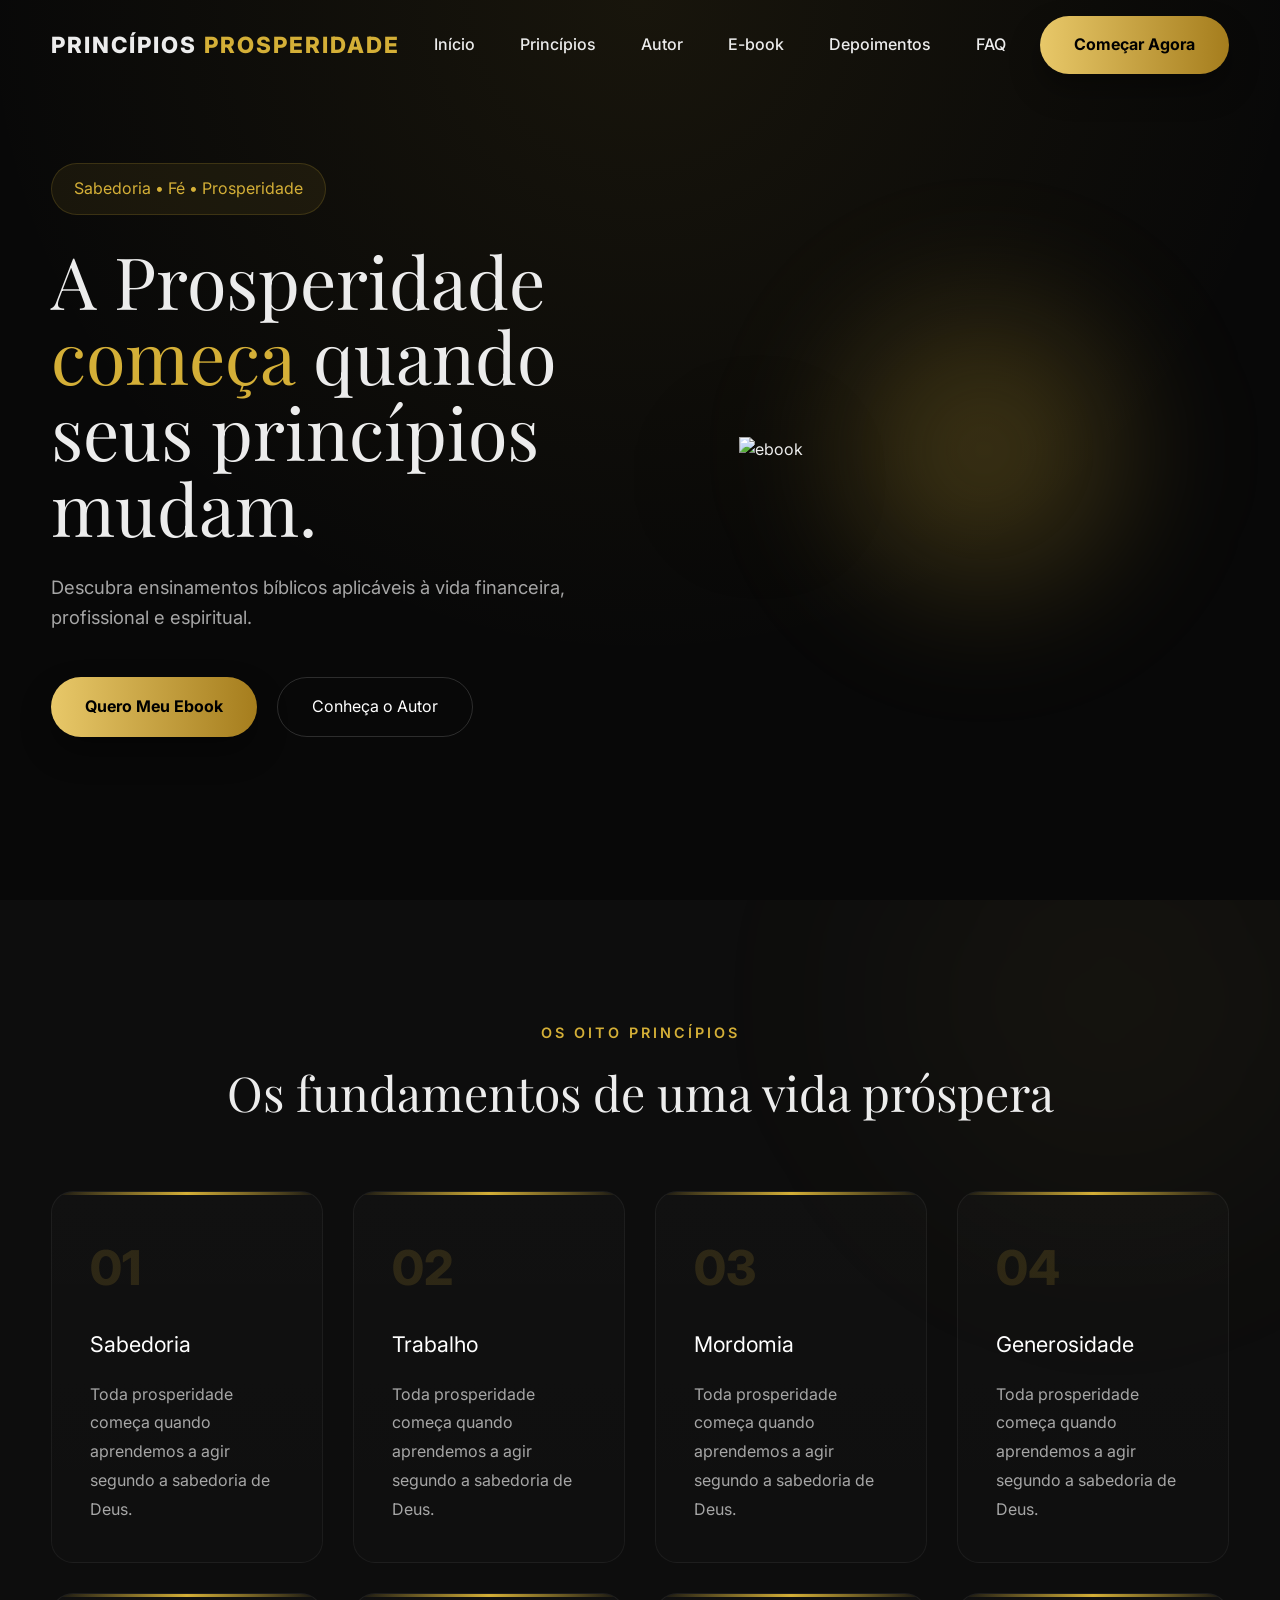
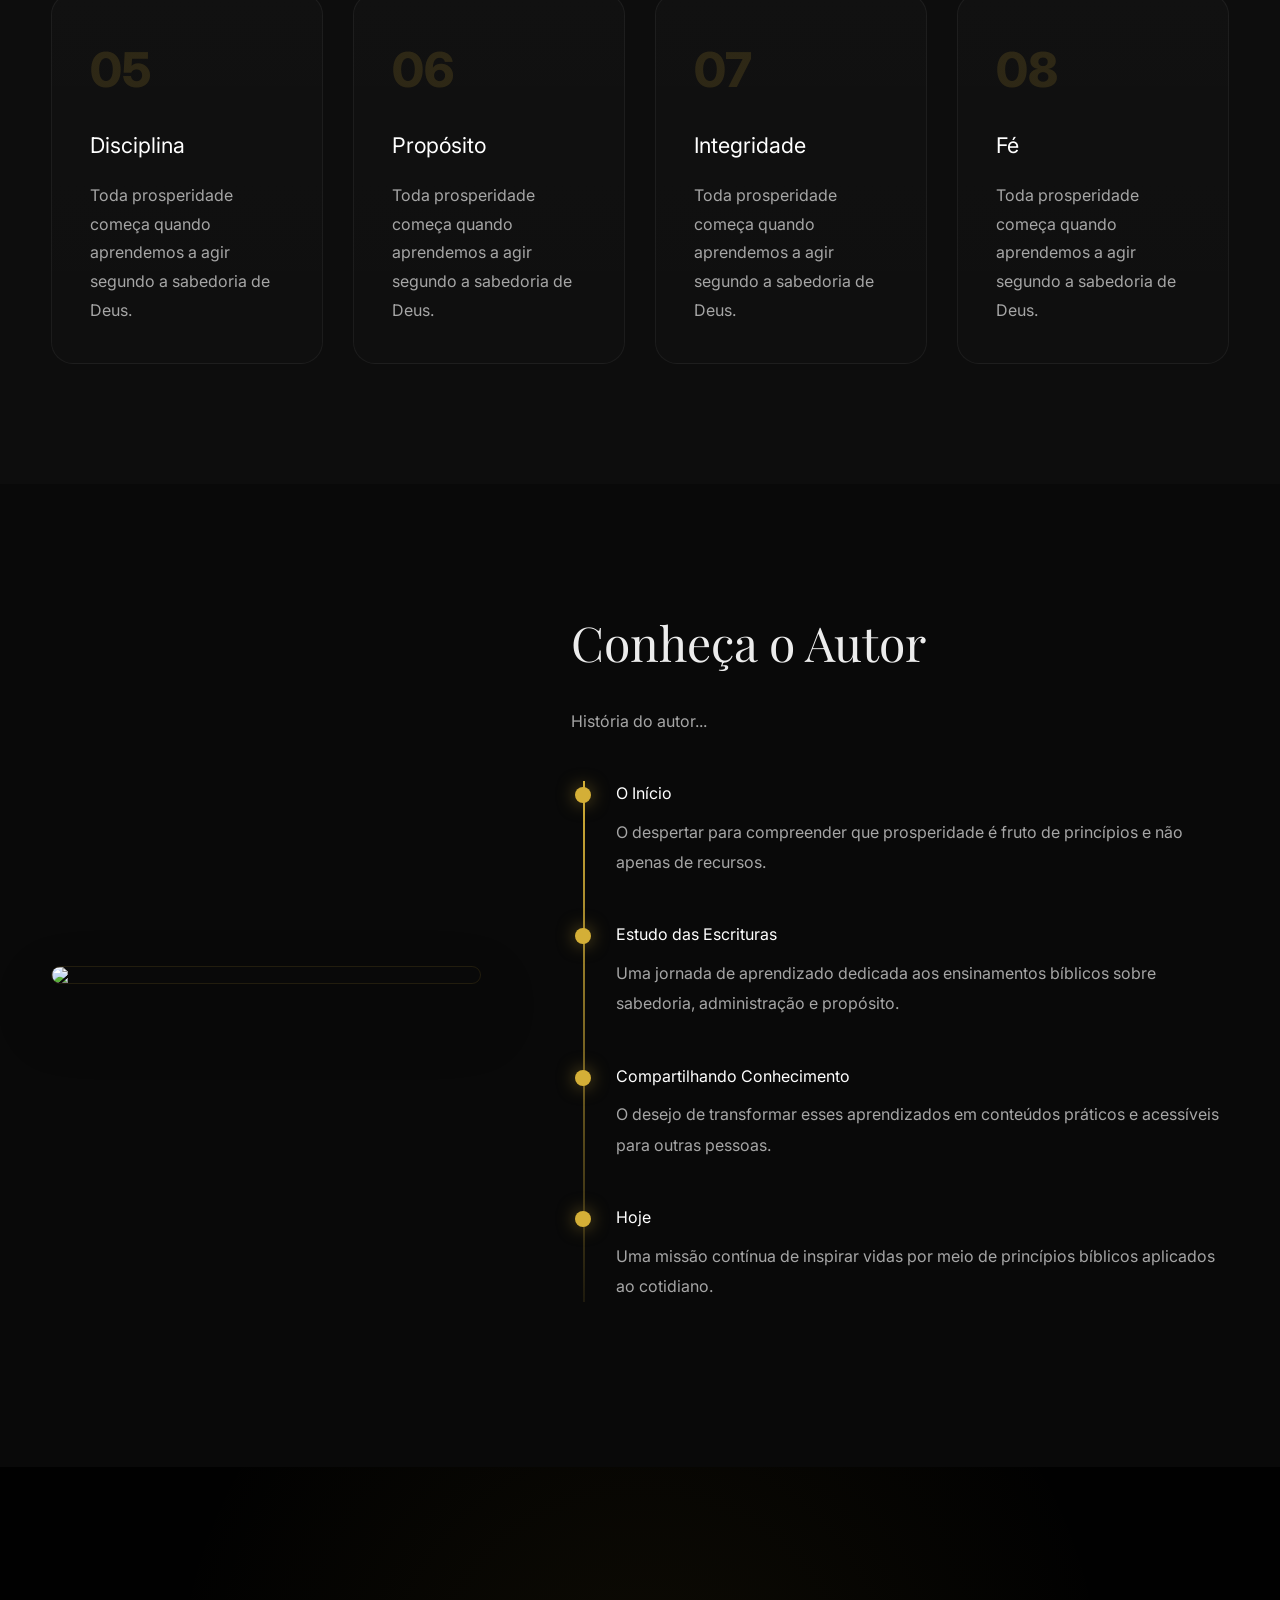
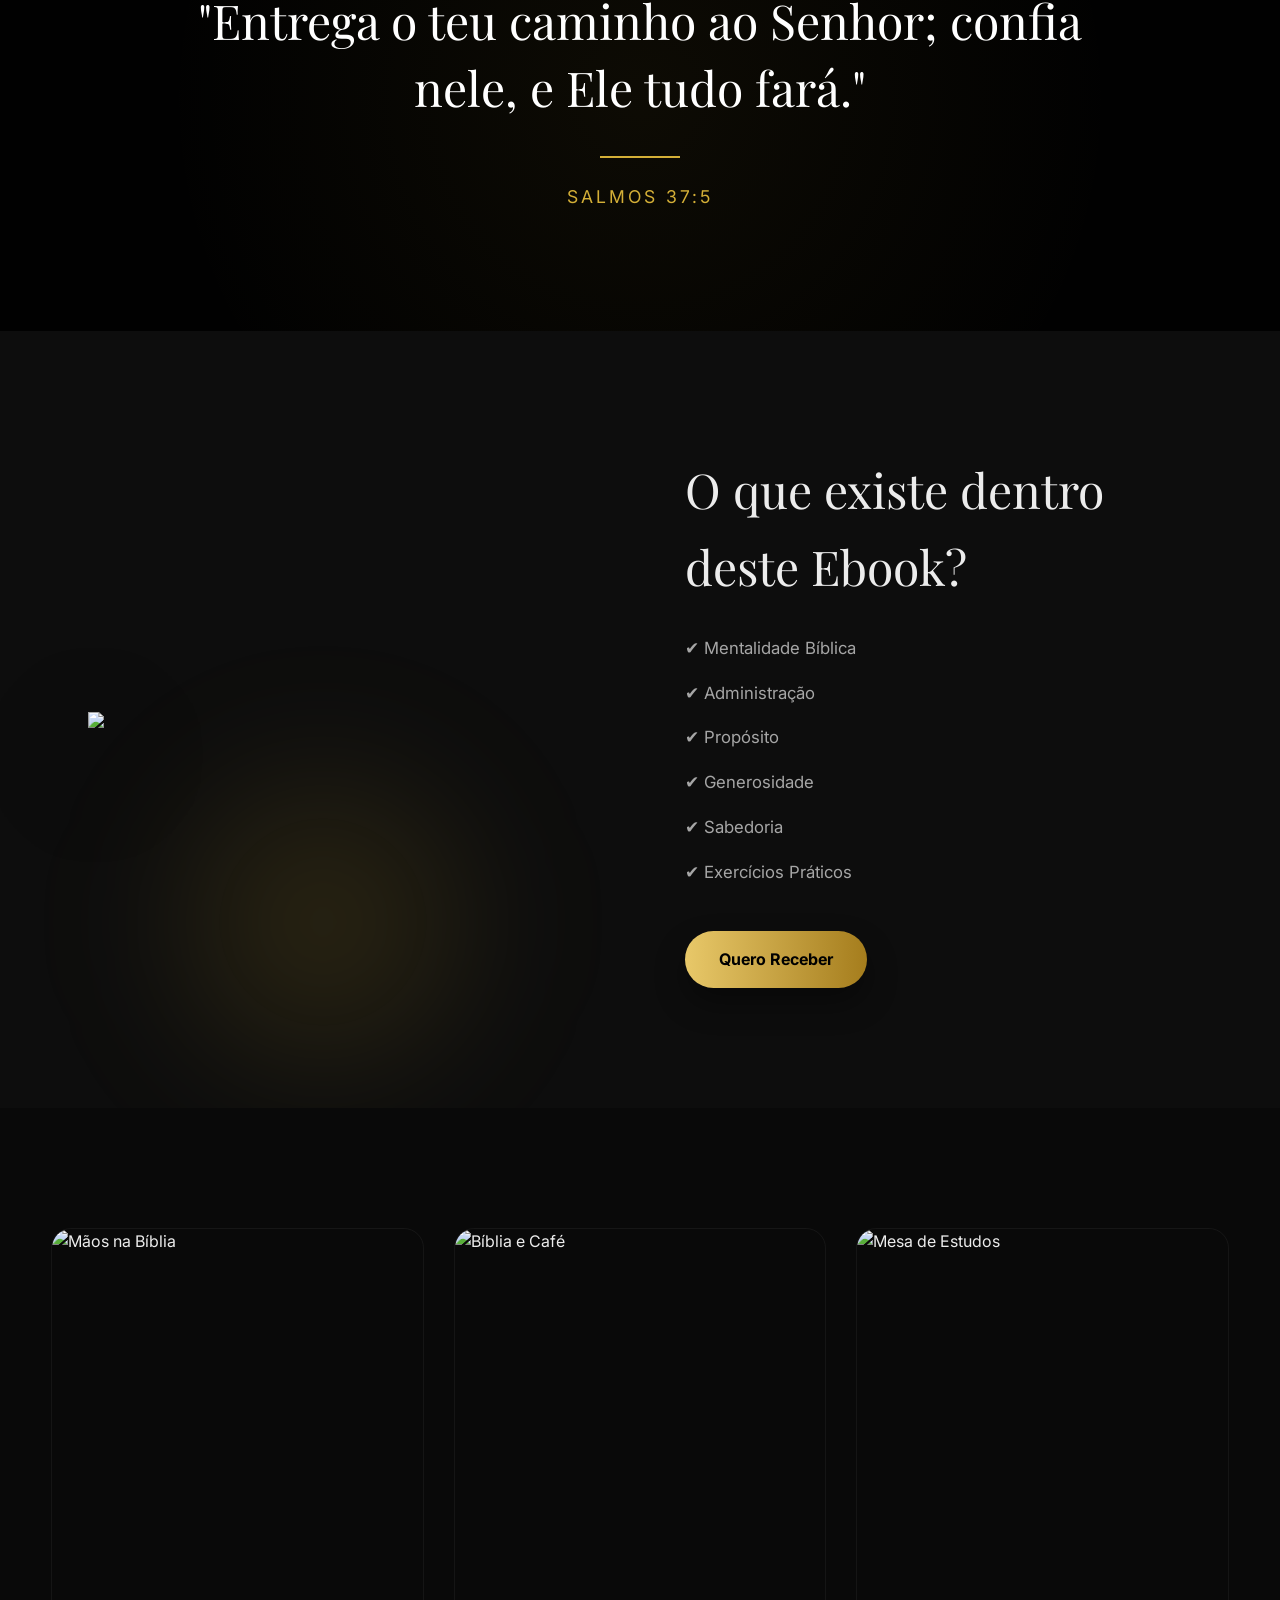
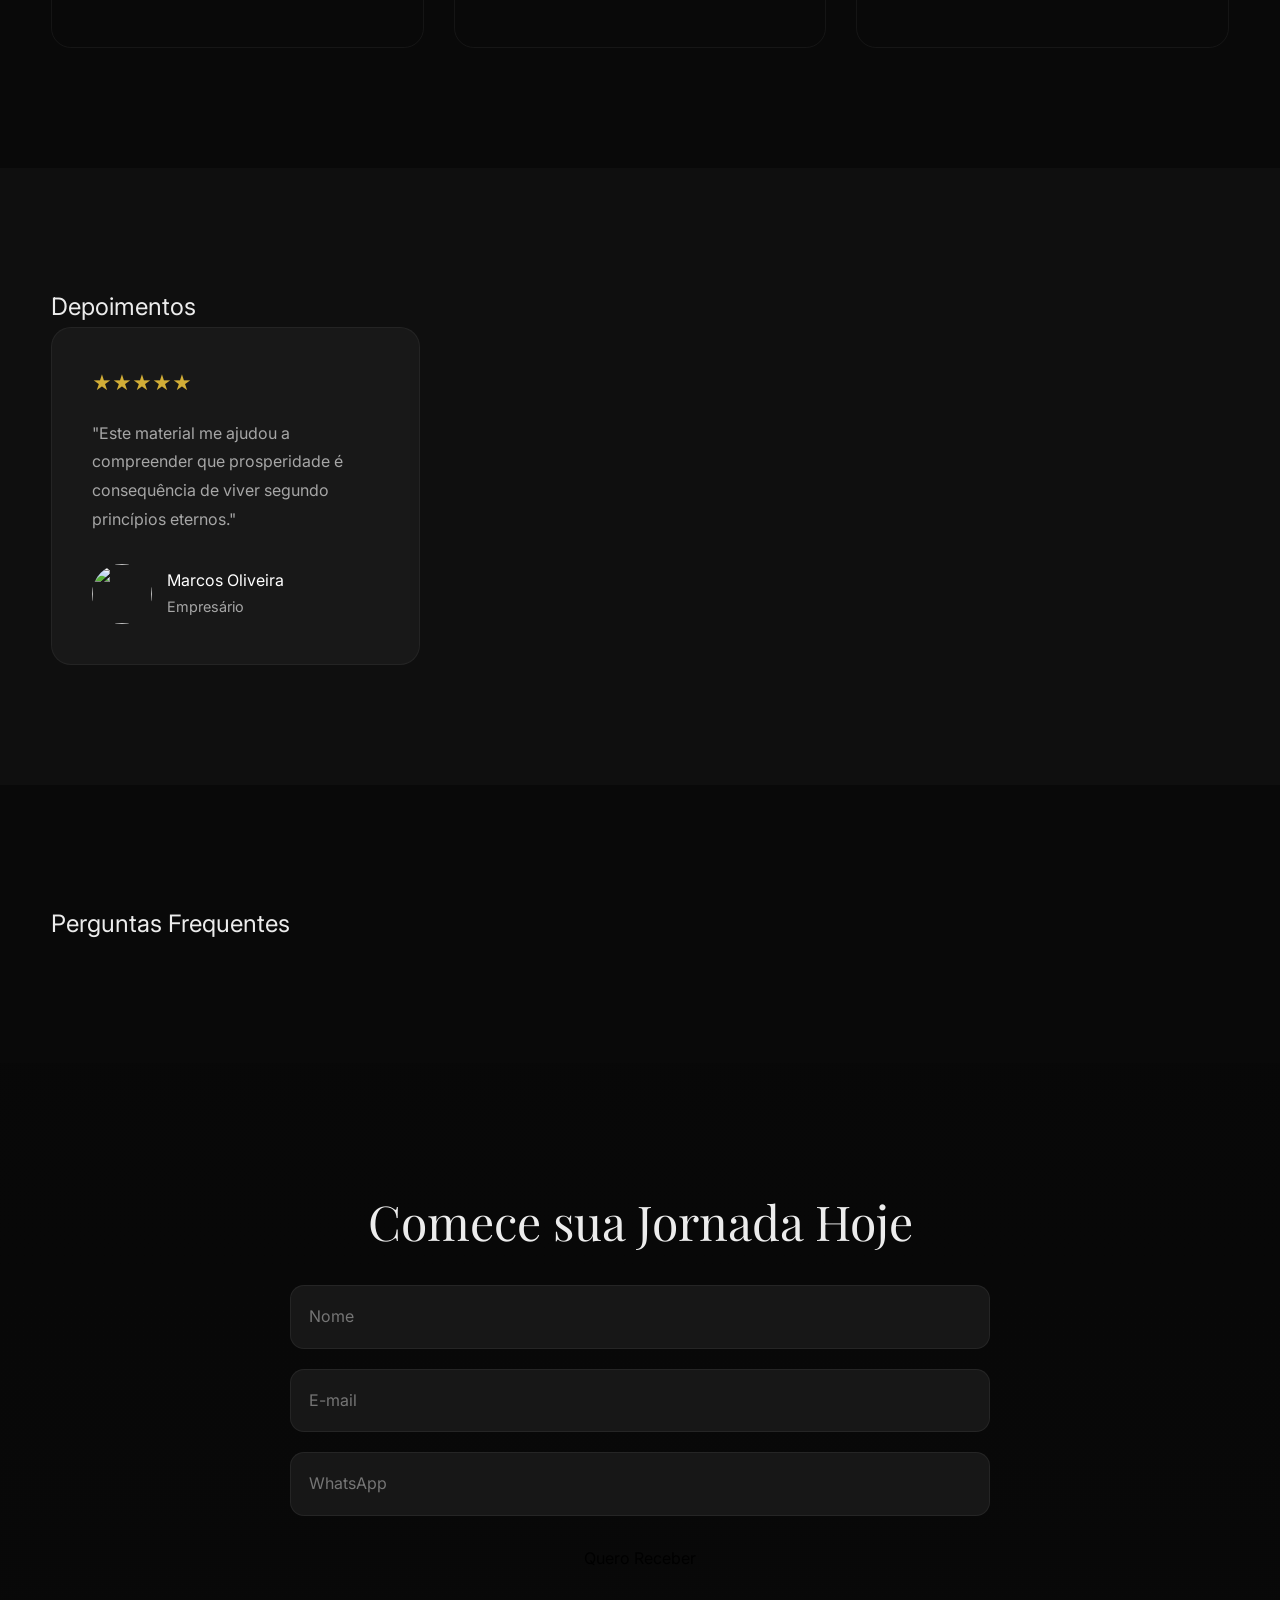
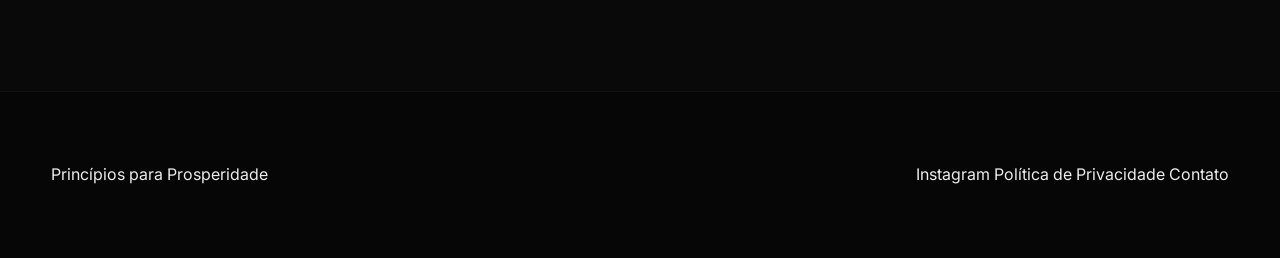
==== index.html @ 031e4e09 "Update index.html" ====
<!DOCTYPE html>
<html lang="pt-BR">

<head>

    <meta charset="UTF-8">

    <meta name="viewport" content="width=device-width, initial-scale=1.0">

    <title>Princípios Bíblicos para Prosperidade</title>

    <meta name="description"
        content="Aprenda princípios bíblicos que podem transformar sua forma de administrar a vida, os recursos e o propósito.">

    <link rel="preconnect" href="https://fonts.googleapis.com">

    <link rel="preconnect" href="https://fonts.gstatic.com" crossorigin>

    <link
        href="https://fonts.googleapis.com/css2?family=Inter:wght@300;400;500;600;700;800&family=Playfair+Display:wght@500;600;700;800&display=swap"
        rel="stylesheet">

    <link rel="stylesheet" href="css/reset.css">

    <link rel="stylesheet" href="css/variables.css">

    <link rel="stylesheet" href="css/style.css">

    <link rel="stylesheet" href="css/sections.css">

    <link rel="stylesheet" href="css/animations.css">

    <link rel="stylesheet" href="css/responsive.css">

</head>

<body>

<header>

<div class="container">

<div class="logo">

PRINCÍPIOS

<span>PROSPERIDADE</span>

</div>

<nav>

<ul>

<li><a href="#inicio">Início</a></li>

<li><a href="#principios">Princípios</a></li>

<li><a href="#autor">Autor</a></li>

<li><a href="#ebook">E-book</a></li>

<li><a href="#depoimentos">Depoimentos</a></li>

<li><a href="#faq">FAQ</a></li>

</ul>

</nav>

<a href="#lead" class="btn-primary">

Começar Agora

</a>

</div>

</header>



<main>

<section id="inicio" class="hero">

<div class="overlay"></div>

<div class="container">

<div class="hero-content">

<div class="badge">

Sabedoria • Fé • Prosperidade

</div>

<h1>

A Prosperidade

<span>começa</span>

quando seus princípios mudam.

</h1>

<p>

Descubra ensinamentos bíblicos aplicáveis à vida financeira,

profissional e espiritual.

</p>

<div class="hero-buttons">

<a href="#ebook" class="btn-primary">

Quero Meu Ebook

</a>

<a href="#autor" class="btn-secondary">

Conheça o Autor

</a>

</div>

</div>

<div class="hero-image">

<img src="ebook.png" alt="ebook">

</div>

</div>

</section>



<section id="principios">

<div class="container">

<div class="section-title">

<span>Os Oito Princípios</span>

<h2>

Os fundamentos de uma vida próspera

</h2>

</div>

<div class="principios-grid">

<div class="principio-card">

    <div class="principio-numero">01</div>

    <h3>Sabedoria</h3>

    <p>
        Toda prosperidade começa quando aprendemos a agir segundo a sabedoria de Deus.
    </p>

</div>

    <div class="principio-card">

    <div class="principio-numero">02</div>

    <h3>Trabalho</h3>

    <p>
        Toda prosperidade começa quando aprendemos a agir segundo a sabedoria de Deus.
    </p>

</div>

   

    <div class="principio-card">

    <div class="principio-numero">03</div>

    <h3>Mordomia</h3>

    <p>
        Toda prosperidade começa quando aprendemos a agir segundo a sabedoria de Deus.
    </p>

</div>

    <div class="principio-card">

    <div class="principio-numero">04</div>

    <h3>Generosidade</h3>

    <p>
        Toda prosperidade começa quando aprendemos a agir segundo a sabedoria de Deus.
    </p>

</div>
<div class="principio-card">

    <div class="principio-numero">05</div>

    <h3>Disciplina</h3>

    <p>
        Toda prosperidade começa quando aprendemos a agir segundo a sabedoria de Deus.
    </p>

</div>
<div class="principio-card">

    <div class="principio-numero">06</div>

    <h3>Propósito</h3>

    <p>
        Toda prosperidade começa quando aprendemos a agir segundo a sabedoria de Deus.
    </p>

</div>
<div class="principio-card">

    <div class="principio-numero">07</div>

    <h3>Integridade</h3>

    <p>
        Toda prosperidade começa quando aprendemos a agir segundo a sabedoria de Deus.
    </p>

</div>
    <div class="principio-card">

    <div class="principio-numero">08</div>

    <h3>Fé</h3>

    <p>
        Toda prosperidade começa quando aprendemos a agir segundo a sabedoria de Deus.
    </p>

</div>
    
</div>

</div>

</section>



<section id="autor">

<div class="container">

<div class="author-photo">

<img src="author.png">

</div>

<div class="author-content">

<h2>

Conheça o Autor

</h2>

<p>

História do autor...

</p>

<div class="timeline">
<div class="timeline-item">
    <h4>O Início</h4>
    <p>O despertar para compreender que prosperidade é fruto de princípios e não apenas de recursos.</p>
</div>

<div class="timeline-item">
    <h4>Estudo das Escrituras</h4>
    <p>Uma jornada de aprendizado dedicada aos ensinamentos bíblicos sobre sabedoria, administração e propósito.</p>
</div>

<div class="timeline-item">
    <h4>Compartilhando Conhecimento</h4>
    <p>O desejo de transformar esses aprendizados em conteúdos práticos e acessíveis para outras pessoas.</p>
</div>

<div class="timeline-item">
    <h4>Hoje</h4>
    <p>Uma missão contínua de inspirar vidas por meio de princípios bíblicos aplicados ao cotidiano.</p>
</div>
</div>

</div>

</div>

</section>



<section class="verse">

<div class="container">

<h2>

"Entrega o teu caminho ao Senhor; confia nele, e Ele tudo fará."

</h2>

<span>

Salmos 37:5

</span>

</div>

</section>



<section id="ebook">

<div class="container">

<div class="ebook-image">

<img src="ebook.png">

</div>

<div class="ebook-content">

<h2>

O que existe dentro deste Ebook?

</h2>

<ul>

<li>✔ Mentalidade Bíblica</li>

<li>✔ Administração</li>

<li>✔ Propósito</li>

<li>✔ Generosidade</li>

<li>✔ Sabedoria</li>

<li>✔ Exercícios Práticos</li>

</ul>

<a href="#lead" class="btn-primary">

Quero Receber

</a>

</div>

</div>

</section>



<section id="galeria">

<div class="container">

<div class="gallery">

<img src="assets/img/g1.png" alt="Mãos na Bíblia">

<img src="assets/img/g3.png" alt="Bíblia e Café">

<img src="assets/img/g5.png" alt="Mesa de Estudos">

</div>
</div>

</section>



<section id="depoimentos">
<div class="container">
<h2>Depoimentos</h2>
<div class="testimonials-slider">   
<div class="testimonial">

<div class="stars">
★★★★★
</div>

<p>

"Este material me ajudou a compreender que prosperidade é consequência de viver segundo princípios eternos."

</p>

<div class="person">

<img src="assets/img/user1.jpg">

<div>

<h4>Marcos Oliveira</h4>

<span>Empresário</span>

</div>
</div>
</div>

    
</div></div>


</section>



<section id="faq">

<div class="container">

<h2>

Perguntas Frequentes

</h2>

<div class="faq-container">

</div>

</div>

</section>



<section id="lead">

<div class="container">

<div class="lead-box">

<h2>

Comece sua Jornada Hoje

</h2>

<form>

<input type="text" placeholder="Nome">

<input type="email" placeholder="E-mail">

<input type="tel" placeholder="WhatsApp">

<button>

Quero Receber

</button>

</form>

</div>

</div>

</section>

</main>



<footer>

<div class="container">

<div>

Princípios para Prosperidade

</div>

<div>

Instagram

Política de Privacidade

Contato

</div>

</div>

</footer>



<script src="js/main.js"></script>

<script src="js/animations.js"></script>

</body>

</html>
---- css/variables.css ----
:root{

    --background:#080808;
    --background-secondary:#111111;

    --card:#181818;

    --gold:#D4AF37;
    --gold-light:#E8C869;
    --gold-dark:#A57D1D;

    --white:#FFFFFF;

    --text:#ECECEC;
    --text-light:#A6A6A6;

    --border:#262626;

    --success:#5FA66C;

    --shadow:0 15px 40px rgba(0,0,0,.45);

    --radius:18px;

    --transition:.35s;

    --container:1280px;

}
---- css/style.css ----
/* ===========================================================
   STYLE.CSS
   PARTE 01
   Layout Base + Header + Hero
=========================================================== */

/* ==============================
    BODY
============================== */

body{
    background:var(--background);
    color:var(--text);
    font-family:'Inter',sans-serif;
    overflow-x:hidden;
    line-height:1.6;
}

/* ==============================
    CONTAINER
============================== */

.container{

    width:min(92%, var(--container));

    margin:auto;

    position:relative;

}

/* ==============================
    SECTIONS
============================== */

section{

    position:relative;

    padding:120px 0;

}

/* ==============================
    TITLES
============================== */

.section-title{

    margin-bottom:70px;

    text-align:center;

}

.section-title span{

    color:var(--gold);

    text-transform:uppercase;

    font-size:.9rem;

    letter-spacing:3px;

    font-weight:600;

}

.section-title h2{

    margin-top:18px;

    font-family:'Playfair Display',serif;

    font-size:3rem;

    line-height:1.2;

}

/* ==============================
    HEADER
============================== */

header{

    position:fixed;

    top:0;

    left:0;

    width:100%;

    z-index:999;

    transition:.35s;

}

/* classe adicionada pelo JS */

header.scrolled{

    background:rgba(9,9,9,.82);

    backdrop-filter:blur(18px);

    border-bottom:1px solid rgba(212,175,55,.15);

    box-shadow:0 10px 35px rgba(0,0,0,.35);

}

/* ==============================
    NAVBAR
============================== */

header .container{

    display:flex;

    align-items:center;

    justify-content:space-between;

    height:90px;

}

.logo{

    font-size:1.4rem;

    font-weight:800;

    letter-spacing:2px;

}

.logo span{

    color:var(--gold);

}

nav ul{

    display:flex;

    gap:45px;

}

nav a{

    color:var(--text);

    position:relative;

    transition:.3s;

    font-weight:500;

}

nav a::after{

    content:"";

    position:absolute;

    bottom:-8px;

    left:0;

    width:0;

    height:2px;

    background:var(--gold);

    transition:.35s;

}

nav a:hover{

    color:var(--gold);

}

nav a:hover::after{

    width:100%;

}

/* ==============================
    BUTTONS
============================== */

.btn-primary{

    display:inline-flex;

    align-items:center;

    justify-content:center;

    padding:16px 34px;

    border-radius:50px;

    background:linear-gradient(
        90deg,
        var(--gold-light),
        var(--gold-dark)
    );

    color:#000;

    font-weight:700;

    transition:.35s;

    box-shadow:

    0 0 0 rgba(212,175,55,0),

    0 15px 30px rgba(0,0,0,.35);

}

.btn-primary:hover{

    transform:translateY(-4px);

    box-shadow:

    0 0 30px rgba(212,175,55,.45),

    0 20px 40px rgba(0,0,0,.40);

}

.btn-secondary{

    padding:16px 34px;

    border-radius:50px;

    border:1px solid rgba(255,255,255,.15);

    color:#fff;

    transition:.35s;

}

.btn-secondary:hover{

    background:rgba(255,255,255,.05);

    border-color:var(--gold);

}

/* ==============================
    HERO
============================== */

.hero{

    min-height:100vh;

    display:flex;

    align-items:center;

    overflow:hidden;

    background:

    linear-gradient(

    rgba(8,8,8,.78),

    rgba(8,8,8,.92)

    ),

    url("../assets/img/hero-bg.png");

    background-size:cover;

    background-position:center;

}

/* ==============================
    HERO GRID
============================== */

.hero .container{

    display:grid;

    grid-template-columns:1.1fr .9fr;

    gap:90px;

    align-items:center;

}

.hero-content{

    position:relative;

    z-index:2;

}

/* ==============================
    BADGE
============================== */

.badge{

    display:inline-flex;

    align-items:center;

    gap:10px;

    padding:12px 22px;

    border-radius:50px;

    background:rgba(212,175,55,.08);

    border:1px solid rgba(212,175,55,.18);

    color:var(--gold);

    margin-bottom:28px;

}

/* ==============================
    HERO TITLE
============================== */

.hero h1{

    font-family:'Playfair Display',serif;

    font-size:4.5rem;

    line-height:1.05;

    margin-bottom:28px;

}

.hero h1 span{

    color:var(--gold);

}

/* ==============================
    HERO TEXT
============================== */

.hero p{

    font-size:1.15rem;

    color:var(--text-light);

    max-width:620px;

    margin-bottom:45px;

}

/* ==============================
    BUTTON GROUP
============================== */

.hero-buttons{

    display:flex;

    gap:20px;

    flex-wrap:wrap;

}

/* ==============================
    HERO IMAGE
============================== */

.hero-image{

    position:relative;

    display:flex;

    justify-content:center;

    align-items:center;

}

.hero-image img{

    width:100%;

    max-width:520px;

    position:relative;

    z-index:3;

    filter:

    drop-shadow(0 30px 60px rgba(0,0,0,.55));

}

/* ==============================
    GLOW
============================== */

.hero-image::before{

    content:"";

    position:absolute;

    width:420px;

    height:420px;

    border-radius:50%;

    background:

    radial-gradient(

    rgba(212,175,55,.30),

    transparent 70%

    );

    filter:blur(50px);

    animation:glow 5s ease-in-out infinite;

}

/* ==============================
    OVERLAY
============================== */

.overlay{

    position:absolute;

    inset:0;

    background:

    radial-gradient(

    circle at top,

    rgba(212,175,55,.08),

    transparent 60%

    );

    pointer-events:none;

}

/* ==============================
    GLOW ANIMATION
============================== */

@keyframes glow{

0%,100%{

transform:scale(1);

opacity:.75;

}

50%{

transform:scale(1.08);

opacity:1;

}

}

/* ==========================================================
   STYLE.CSS
   PARTE 02
   PRINCÍPIOS + AUTOR + TIMELINE + VERSE
==========================================================*/

/* =====================================
    PRINCÍPIOS
=====================================*/

#principios{

    background:#0d0d0d;

    position:relative;

    overflow:hidden;

}

#principios::before{

    content:"";

    position:absolute;

    width:700px;

    height:700px;

    background:radial-gradient(

        rgba(212,175,55,.05),

        transparent 70%

    );

    top:-250px;

    right:-180px;

    filter:blur(70px);

}

/* =====================================
    GRID
=====================================*/

.principios-grid{

    display:grid;

    grid-template-columns:repeat(4,1fr);

    gap:30px;

    margin-top:70px;

}

/* =====================================
    CARD
=====================================*/

.principio-card{

    position:relative;

    background:linear-gradient(

        180deg,

        rgba(255,255,255,.02),

        rgba(255,255,255,.01)

    );

    border:1px solid rgba(255,255,255,.05);

    border-radius:22px;

    padding:38px;

    transition:.45s;

    overflow:hidden;

    cursor:pointer;

}

.principio-card:hover{

    transform:translateY(-10px);

    border-color:rgba(212,175,55,.30);

    box-shadow:

    0 25px 50px rgba(0,0,0,.45),

    0 0 40px rgba(212,175,55,.08);

}

/* linha dourada superior */

.principio-card::before{

    content:"";

    position:absolute;

    left:0;

    top:0;

    width:100%;

    height:3px;

    background:linear-gradient(

        90deg,

        transparent,

        var(--gold),

        transparent

    );

}

/* =====================================
    NUMERO
=====================================*/

.principio-numero{

    font-size:3rem;

    font-weight:800;

    color:rgba(212,175,55,.15);

    margin-bottom:20px;

}

/* =====================================
    TÍTULO
=====================================*/

.principio-card h3{

    font-size:1.35rem;

    margin-bottom:18px;

    color:#fff;

}

/* =====================================
    TEXTO
=====================================*/

.principio-card p{

    color:var(--text-light);

    line-height:1.8;

}

/* =====================================
    AUTOR
=====================================*/

#autor{

    background:#090909;

}

#autor .container{

    display:grid;

    grid-template-columns:430px 1fr;

    gap:90px;

    align-items:center;

}

/* =====================================
    FOTO
=====================================*/

.author-photo{

    position:relative;

}

.author-photo img{

    width:100%;

    border-radius:26px;

    border:1px solid rgba(212,175,55,.12);

    box-shadow:

    0 30px 60px rgba(0,0,0,.45);

}

/* brilho */

.author-photo::after{

    content:"";

    position:absolute;

    width:280px;

    height:280px;

    background:radial-gradient(

        rgba(212,175,55,.25),

        transparent

    );

    right:-80px;

    bottom:-60px;

    filter:blur(45px);

    z-index:-1;

}

/* =====================================
    AUTOR
=====================================*/

.author-content h2{

    font-family:'Playfair Display',serif;

    font-size:3rem;

    margin-bottom:25px;

}

.author-content p{

    color:var(--text-light);

    line-height:1.9;

    margin-bottom:45px;

}

/* =====================================
    QUOTE
=====================================*/

.author-quote{

    border-left:4px solid var(--gold);

    padding-left:25px;

    margin-bottom:50px;

    font-size:1.2rem;

    color:#fff;

    font-style:italic;

}

/* =====================================
    TIMELINE
=====================================*/

.timeline{

    position:relative;

    padding-left:45px;

}

/* linha */

.timeline::before{

    content:"";

    position:absolute;

    left:12px;

    top:0;

    width:2px;

    height:100%;

    background:

    linear-gradient(

        var(--gold),

        rgba(212,175,55,.1)

    );

}

/* ITEM */

.timeline-item{

    position:relative;

    margin-bottom:45px;

}

/* BOLA */

.timeline-item::before{

    content:"";

    position:absolute;

    left:-41px;

    top:6px;

    width:16px;

    height:16px;

    border-radius:50%;

    background:var(--gold);

    box-shadow:

    0 0 18px rgba(212,175,55,.5);

}

.timeline-item h4{

    color:#fff;

    margin-bottom:10px;

}

.timeline-item p{

    color:var(--text-light);

    margin:0;

}

/* =====================================
    VERSE
=====================================*/

.verse{

    background:

    linear-gradient(

        rgba(0,0,0,.82),

        rgba(0,0,0,.90)

    ),

    url("../assets/img/g1.png");

    background-size:cover;

    background-position:center;

    text-align:center;

    position:relative;

    overflow:hidden;

}

/* overlay dourado */

.verse::before{

    content:"";

    position:absolute;

    inset:0;

    background:

    radial-gradient(

        circle,

        rgba(212,175,55,.06),

        transparent 70%

    );

}

/* texto */

.verse h2{

    position:relative;

    z-index:2;

    max-width:980px;

    margin:auto;

    font-size:3rem;

    line-height:1.4;

    font-family:'Playfair Display',serif;

    color:#fff;

}

.verse span{

    display:block;

    margin-top:35px;

    color:var(--gold);

    font-size:1.1rem;

    letter-spacing:3px;

    text-transform:uppercase;

}

/* pequena linha */

.verse span::before{

    content:"";

    display:block;

    width:80px;

    height:2px;

    margin:0 auto 25px;

    background:var(--gold);

}
/* ==========================================================
   EBOOK
==========================================================*/

#ebook{

    background:#0d0d0d;

    overflow:hidden;

}

#ebook .container{

    display:grid;

    grid-template-columns:1fr 1fr;

    gap:90px;

    align-items:center;

}

.ebook-image{

    position:relative;

    display:flex;

    justify-content:center;

}

.ebook-image img{

    width:100%;
    max-width:470px;
    transition:.45s;
    filter:drop-shadow(0 35px 60px rgba(0,0,0,.5));

}

.ebook-image:hover img{

    transform:translateY(-12px) rotate(-2deg);

}

.ebook-image::before{

    content:"";

    position:absolute;

    width:420px;
    height:420px;

    border-radius:50%;

    background:radial-gradient(

        rgba(212,175,55,.18),

        transparent 70%

    );

    filter:blur(60px);

}

.ebook-content h2{

    font-family:'Playfair Display',serif;

    font-size:3rem;

    margin-bottom:30px;

}

.ebook-content ul{

    display:grid;

    gap:18px;

    margin-bottom:45px;

}

.ebook-content li{

    color:var(--text-light);

    font-size:1.05rem;

}

/* ==========================================================
   GALERIA
==========================================================*/

#galeria{

    background:#090909;

}

.gallery{

    display:grid;

    grid-template-columns:repeat(3,1fr);

    gap:30px;

}

.gallery img{

    width:100%;

    height:420px;

    object-fit:cover;

    border-radius:20px;

    transition:.45s;

    border:1px solid rgba(255,255,255,.05);

}

.gallery img:hover{

    transform:translateY(-10px);

    border-color:rgba(212,175,55,.3);

}

/* ==========================================================
   DEPOIMENTOS
==========================================================*/

#depoimentos{

    background:#0f0f0f;

}

.testimonials-slider{

    display:grid;

    grid-template-columns:repeat(3,1fr);

    gap:35px;

}

.testimonial{

    background:#181818;

    border-radius:20px;

    padding:40px;

    border:1px solid rgba(255,255,255,.05);

    transition:.35s;

}

.testimonial:hover{

    transform:translateY(-8px);

    border-color:rgba(212,175,55,.25);

}

.stars{

    color:var(--gold);

    margin-bottom:20px;

    font-size:1.2rem;

}

.testimonial p{

    color:var(--text-light);

    margin-bottom:30px;

    line-height:1.8;

}

.person{

    display:flex;

    align-items:center;

    gap:15px;

}

.person img{

    width:60px;

    height:60px;

    border-radius:50%;

    object-fit:cover;

}

.person h4{

    color:#fff;

}

.person span{

    color:var(--text-light);

    font-size:.9rem;

}

/* ==========================================================
   FAQ
==========================================================*/

#faq{

    background:#090909;

}

.faq-container{

    max-width:900px;

    margin:auto;

}

.faq-item{

    border-bottom:1px solid rgba(255,255,255,.08);

}

.faq-question{

    display:flex;

    justify-content:space-between;

    align-items:center;

    cursor:pointer;

    padding:30px 0;

}

.faq-question h3{

    font-size:1.15rem;

}

.faq-icon{

    color:var(--gold);

    font-size:1.4rem;

}

.faq-answer{

    display:none;

    padding-bottom:30px;

    color:var(--text-light);

    line-height:1.8;

}

.faq-item.active .faq-answer{

    display:block;

}

/* ==========================================================
   CTA
==========================================================*/

#lead{

    background:

    linear-gradient(

        rgba(8,8,8,.85),

        rgba(8,8,8,.92)

    ),

    url("../assets/img/g5.png");

    background-size:cover;

    background-position:center;

}

.lead-box{

    max-width:700px;

    margin:auto;

    text-align:center;

}

.lead-box h2{

    font-family:'Playfair Display',serif;

    font-size:3rem;

    margin-bottom:25px;

}

.lead-box p{

    color:var(--text-light);

    margin-bottom:40px;

}

form{

    display:grid;

    gap:20px;

}

form input{

    background:#171717;

    border:1px solid rgba(255,255,255,.06);

    color:#fff;

    padding:18px;

    border-radius:14px;

}

form input:focus{

    border-color:var(--gold);

}

form button{

    margin-top:10px;

}

/* ==========================================================
   FOOTER
==========================================================*/

footer{

    background:#060606;

    border-top:1px solid rgba(255,255,255,.05);

    padding:70px 0;

}

footer .container{

    display:flex;

    justify-content:space-between;

    align-items:center;

    gap:40px;

    flex-wrap:wrap;

}

footer h3{

    color:#fff;

    margin-bottom:15px;

}

footer p{

    color:var(--text-light);

}

footer ul{

    display:flex;

    gap:25px;

}

footer a{

    color:var(--text-light);

    transition:.3s;

}

footer a:hover{

    color:var(--gold);

}
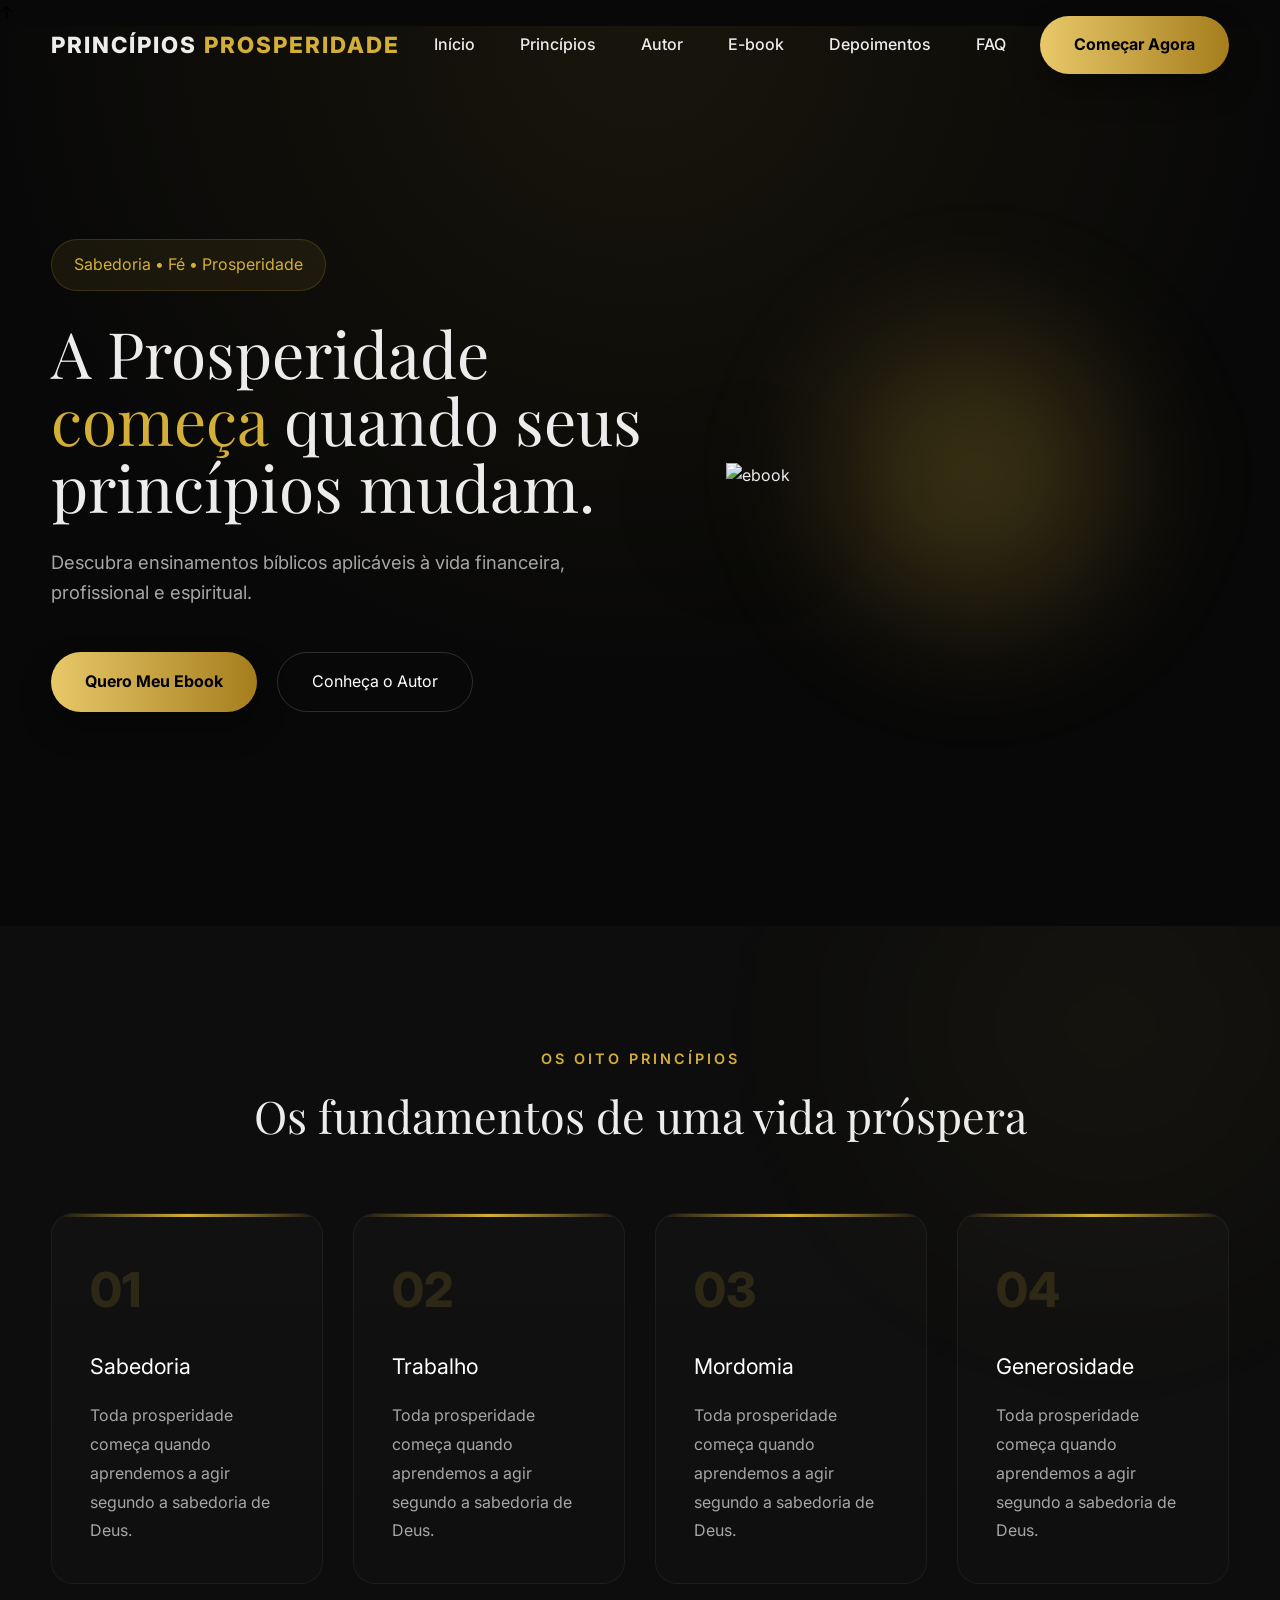
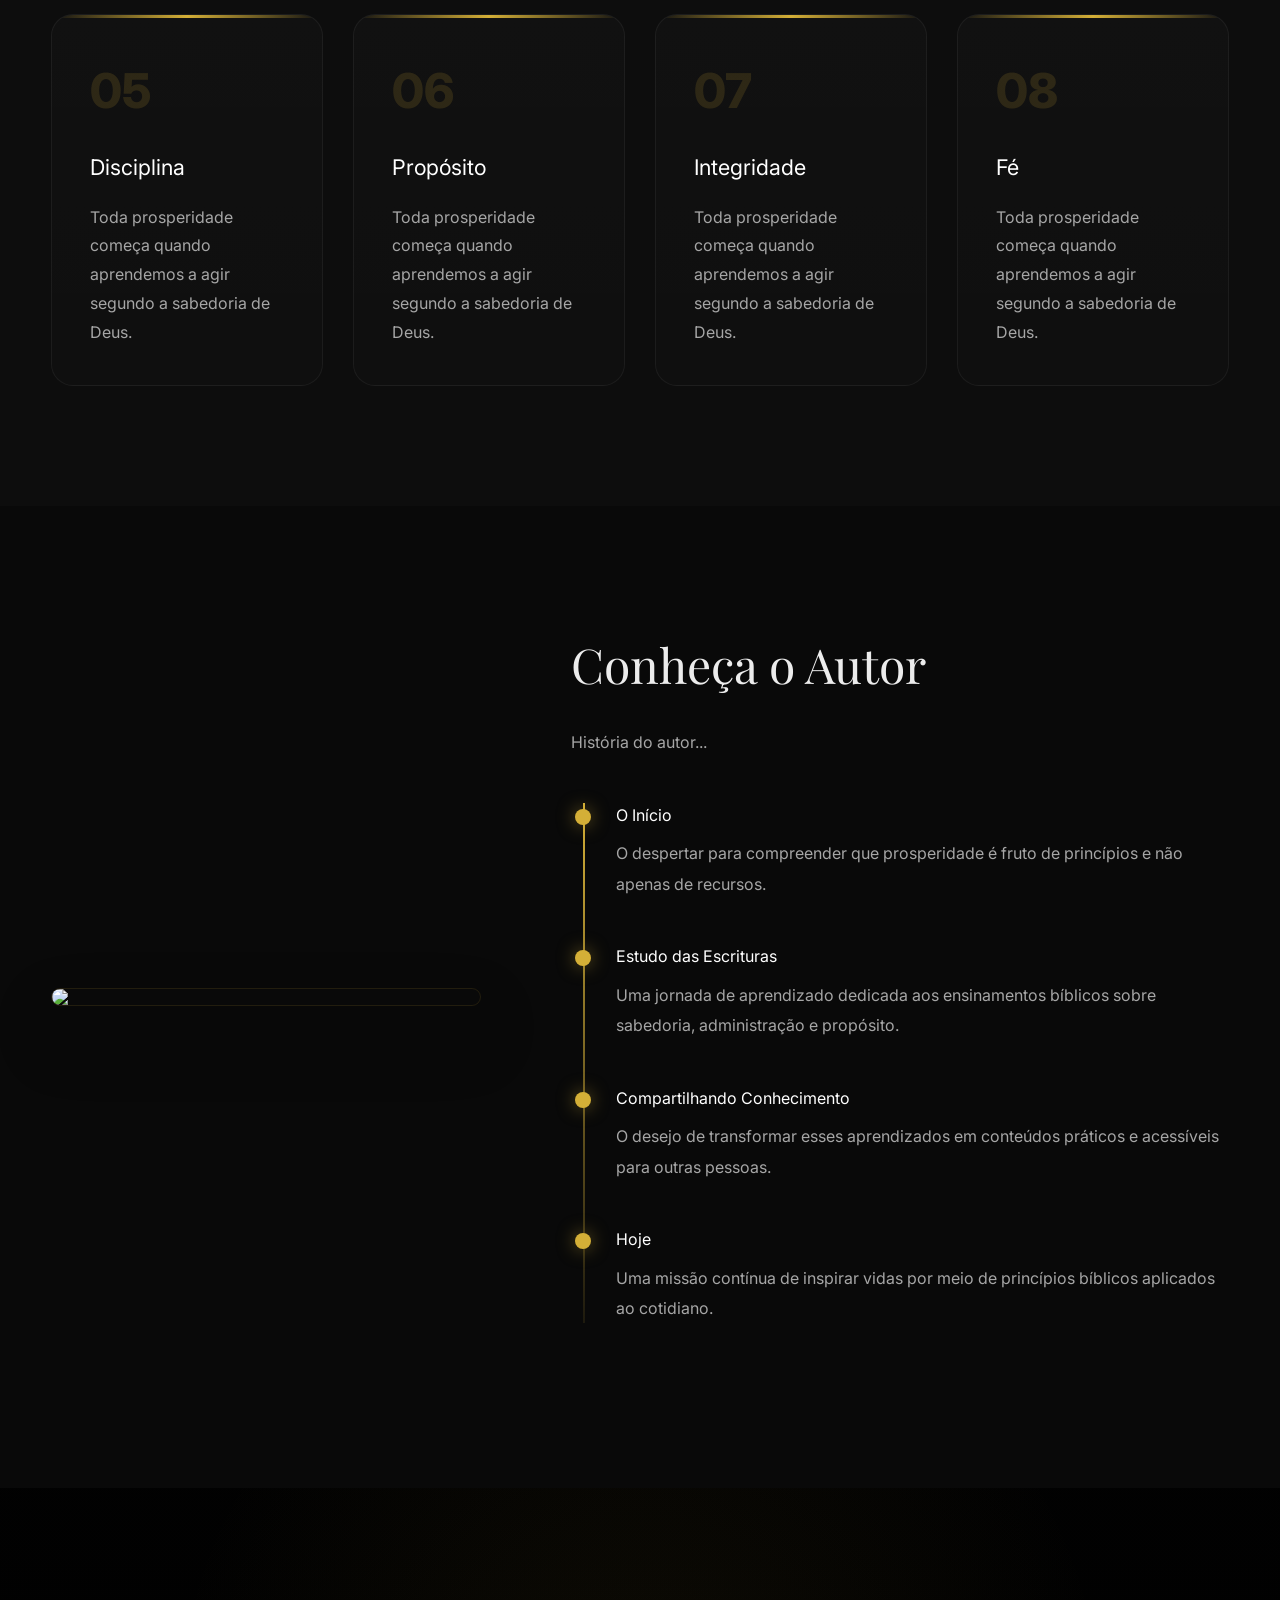
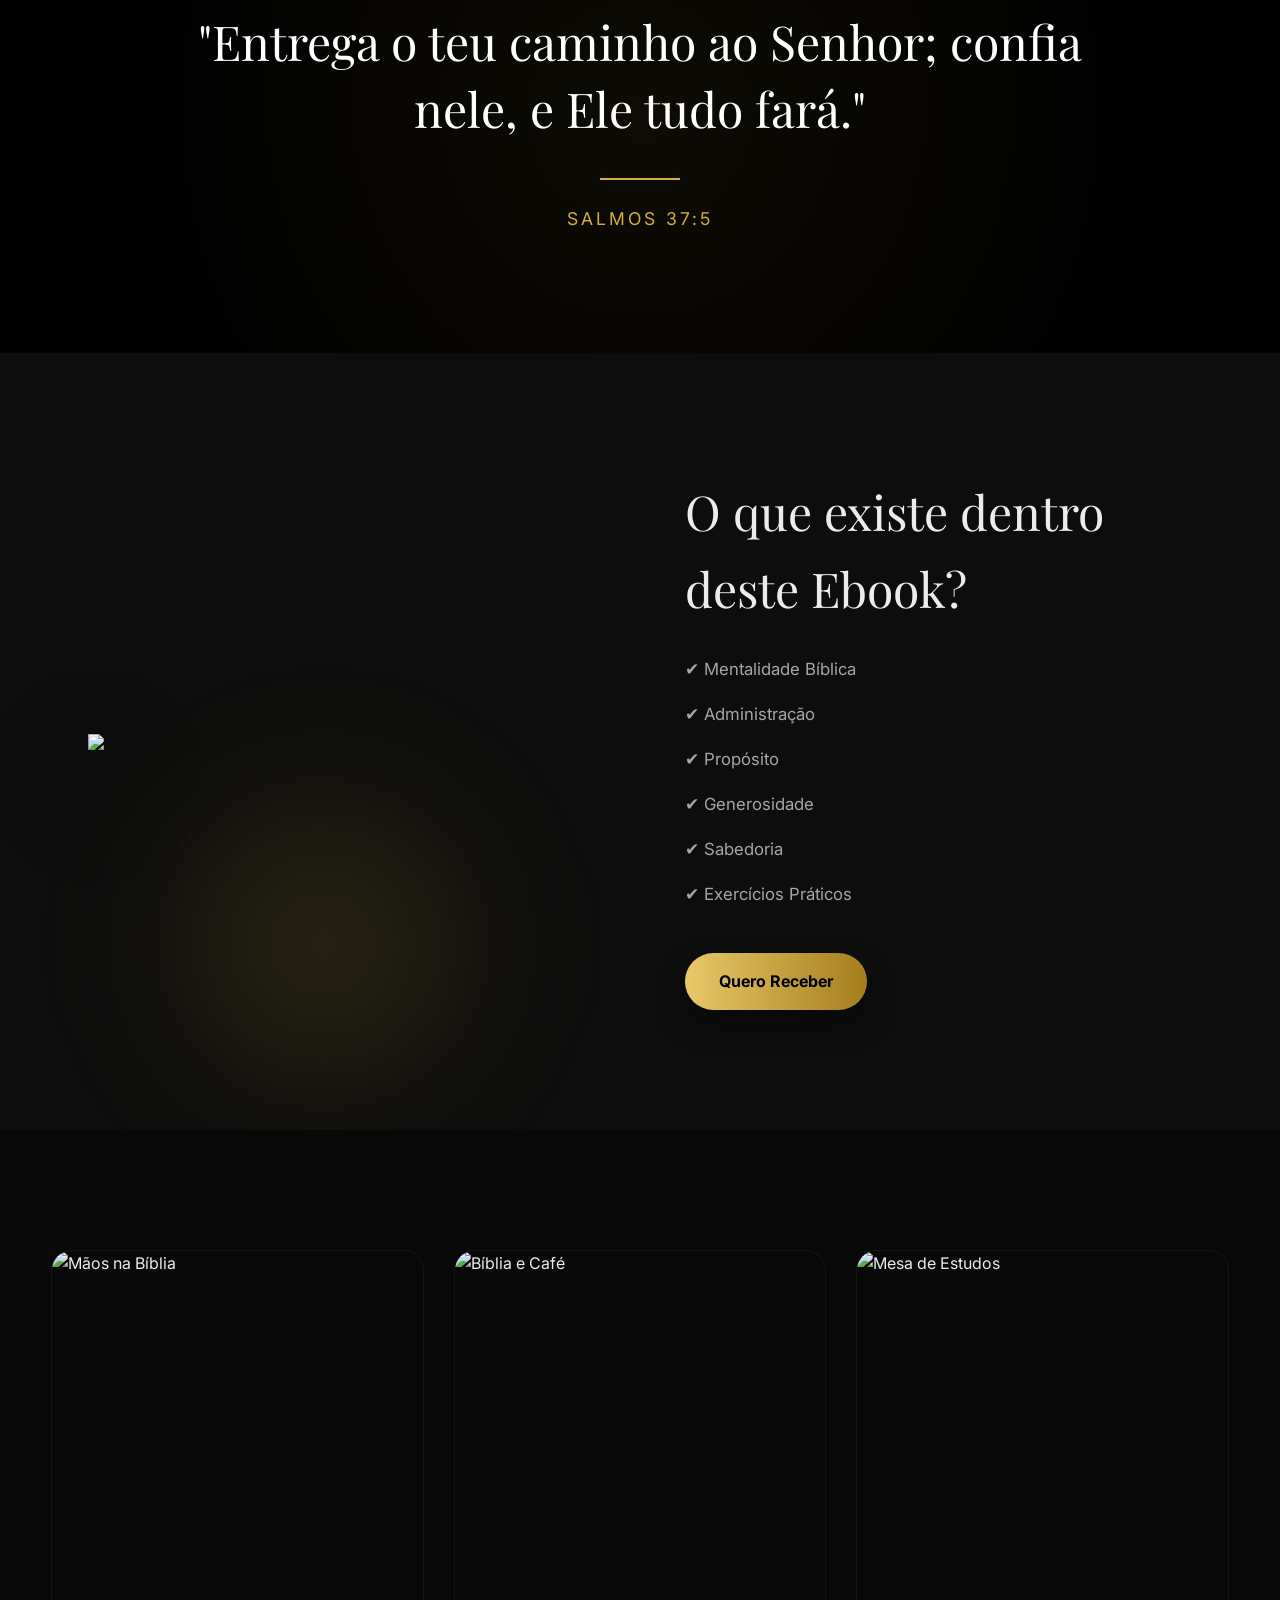
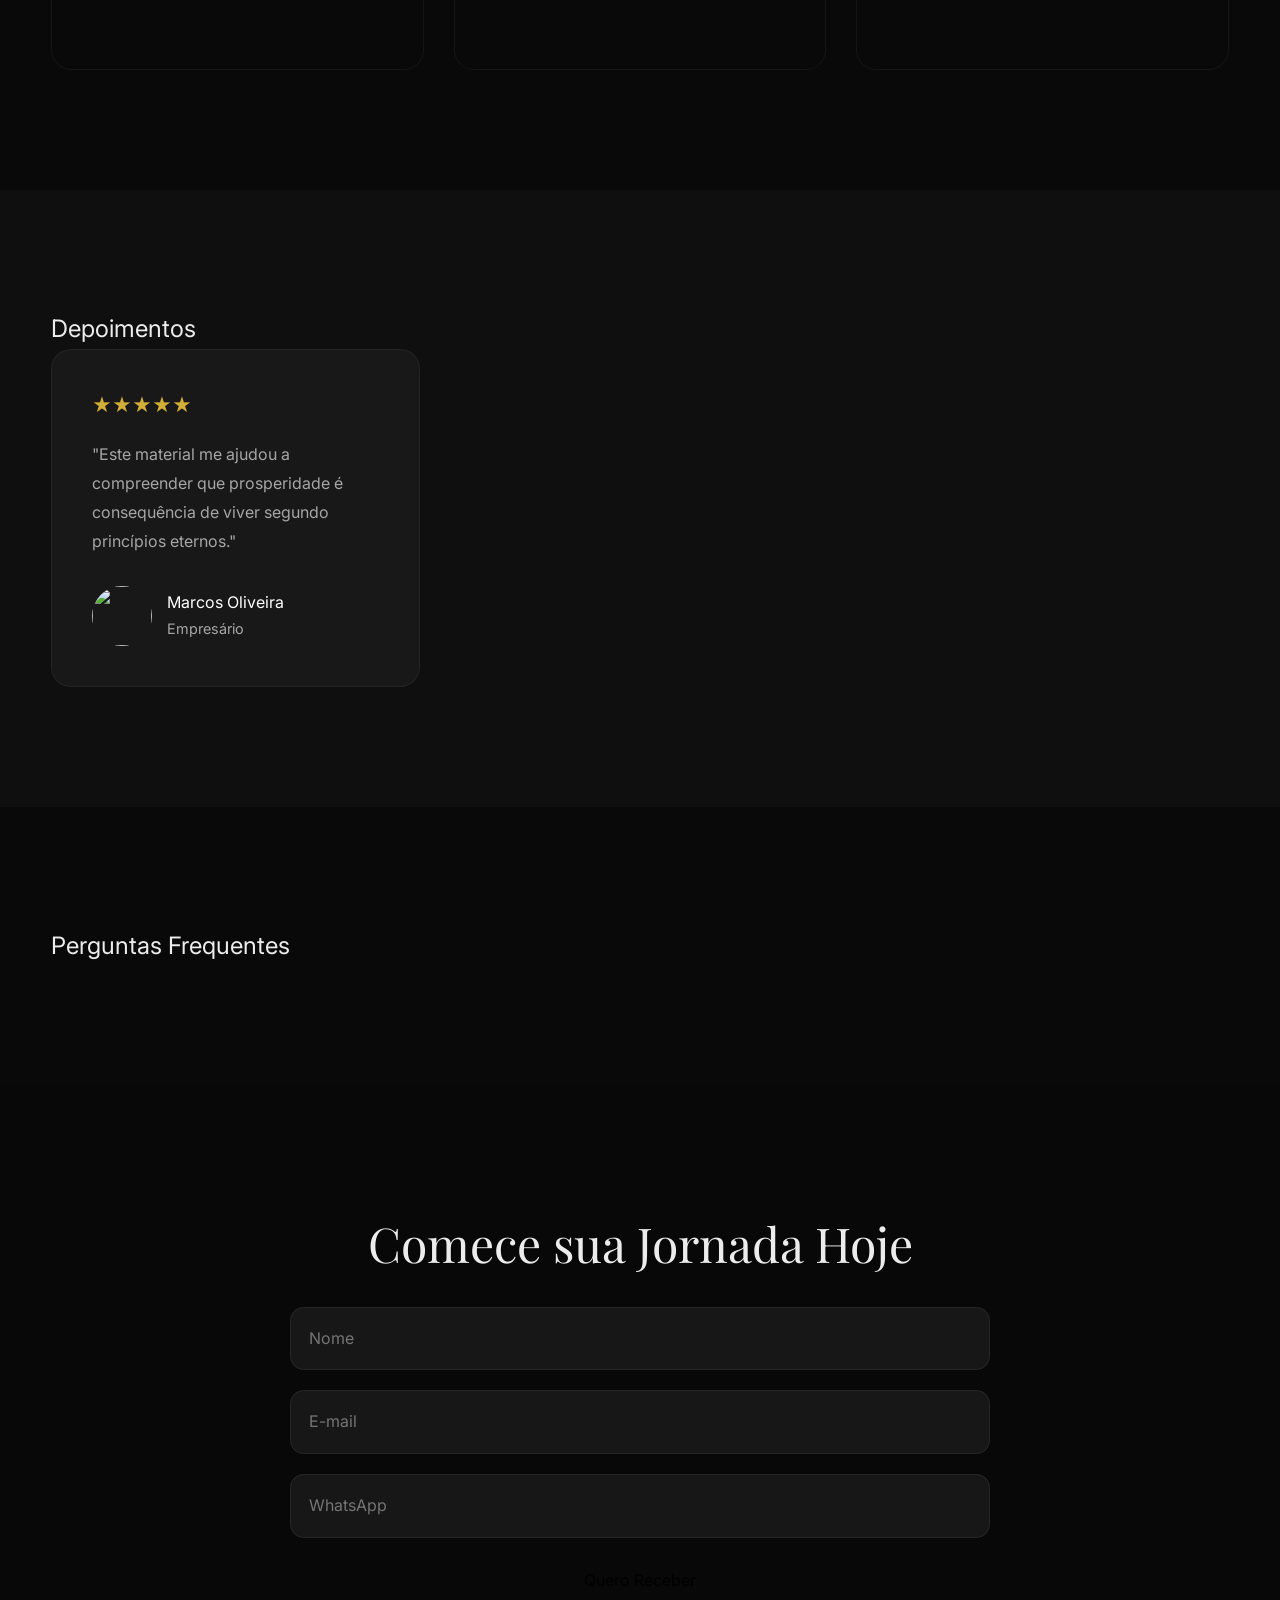
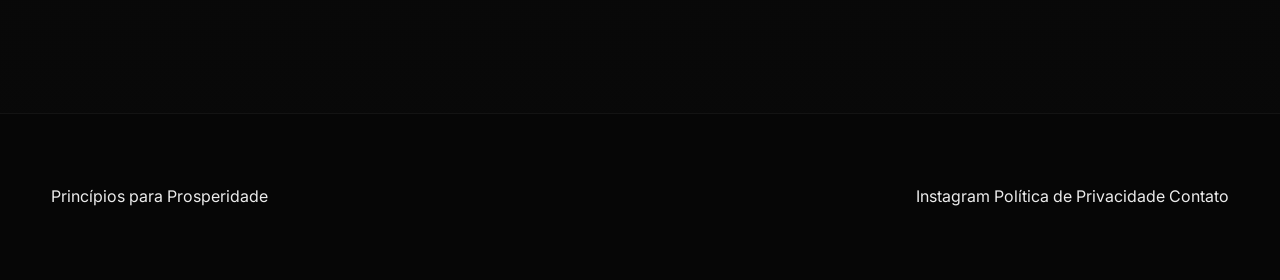
==== commit 0797378b: "Update index.html" ====
--- a/index.html
+++ b/index.html
@@ -35,7 +35,11 @@
 </head>
 
 <body>
-
+<button id="backTop">
+
+↑
+
+</button>
 <header>
 
 <div class="container">
--- a/css/style.css
+++ b/css/style.css
@@ -1478,5 +1478,359 @@
     color:var(--gold);
 
 }
-
-
+/* ==========================================================
+RESPONSIVE.CSS
+==========================================================*/
+
+
+/* =====================================
+Notebook
+=====================================*/
+
+@media(max-width:1400px){
+
+.hero h1{
+
+font-size:4rem;
+
+}
+
+.hero .container{
+
+gap:60px;
+
+}
+
+.section-title h2{
+
+font-size:2.8rem;
+
+}
+
+}
+
+
+/* =====================================
+Notebook Pequeno
+=====================================*/
+
+@media(max-width:1200px){
+
+.container{
+
+width:94%;
+
+}
+
+.hero .container{
+
+grid-template-columns:1fr;
+
+text-align:center;
+
+}
+
+.hero-content{
+
+display:flex;
+
+flex-direction:column;
+
+align-items:center;
+
+}
+
+.hero p{
+
+max-width:700px;
+
+}
+
+.hero-image{
+
+margin-top:60px;
+
+}
+
+#ebook .container{
+
+grid-template-columns:1fr;
+
+}
+
+#autor .container{
+
+grid-template-columns:1fr;
+
+text-align:center;
+
+}
+
+.author-photo{
+
+max-width:420px;
+
+margin:auto;
+
+}
+
+.timeline{
+
+text-align:left;
+
+max-width:650px;
+
+margin:auto;
+
+}
+
+.gallery{
+
+grid-template-columns:repeat(2,1fr);
+
+}
+
+.principios-grid{
+
+grid-template-columns:repeat(2,1fr);
+
+}
+
+.testimonials-slider{
+
+grid-template-columns:repeat(2,1fr);
+
+}
+
+}
+
+
+/* =====================================
+Tablet
+=====================================*/
+
+@media(max-width:992px){
+
+header .container{
+
+height:80px;
+
+}
+
+nav{
+
+display:none;
+
+}
+
+.hero{
+
+padding-top:120px;
+
+}
+
+.hero h1{
+
+font-size:3.3rem;
+
+}
+
+.section-title h2{
+
+font-size:2.4rem;
+
+}
+
+.verse h2{
+
+font-size:2.3rem;
+
+}
+
+.gallery{
+
+grid-template-columns:1fr;
+
+}
+
+.gallery img{
+
+height:360px;
+
+}
+
+.principios-grid{
+
+grid-template-columns:1fr 1fr;
+
+}
+
+.testimonials-slider{
+
+grid-template-columns:1fr;
+
+}
+
+footer .container{
+
+flex-direction:column;
+
+text-align:center;
+
+}
+
+}/* =====================================
+CELULAR
+=====================================*/
+
+@media(max-width:768px){
+
+section{
+
+padding:90px 0;
+
+}
+
+.hero{
+
+min-height:auto;
+
+}
+
+.hero h1{
+
+font-size:2.7rem;
+
+line-height:1.15;
+
+}
+
+.hero-buttons{
+
+flex-direction:column;
+
+width:100%;
+
+}
+
+.hero-buttons a{
+
+width:100%;
+
+text-align:center;
+
+}
+
+.section-title h2{
+
+font-size:2rem;
+
+}
+
+.author-content h2{
+
+font-size:2rem;
+
+}
+
+.ebook-content h2{
+
+font-size:2rem;
+
+}
+
+.verse h2{
+
+font-size:1.9rem;
+
+}
+
+.gallery img{
+
+height:300px;
+
+}
+
+.principio-card{
+
+padding:30px;
+
+}
+
+.lead-box h2{
+
+font-size:2.2rem;
+
+}
+
+}
+
+
+/* =====================================
+IPHONE
+=====================================*/
+
+@media(max-width:480px){
+
+.hero h1{
+
+font-size:2.2rem;
+
+}
+
+.logo{
+
+font-size:1.1rem;
+
+}
+
+.btn-primary{
+
+width:100%;
+
+}
+
+.btn-secondary{
+
+width:100%;
+
+}
+
+.principios-grid{
+
+grid-template-columns:1fr;
+
+}
+
+.timeline{
+
+padding-left:35px;
+
+}
+
+.timeline::before{
+
+left:8px;
+
+}
+
+.timeline-item::before{
+
+left:-39px;
+
+}
+
+.author-photo{
+
+max-width:320px;
+
+}
+
+.gallery img{
+
+height:240px;
+
+}
+
+}
+
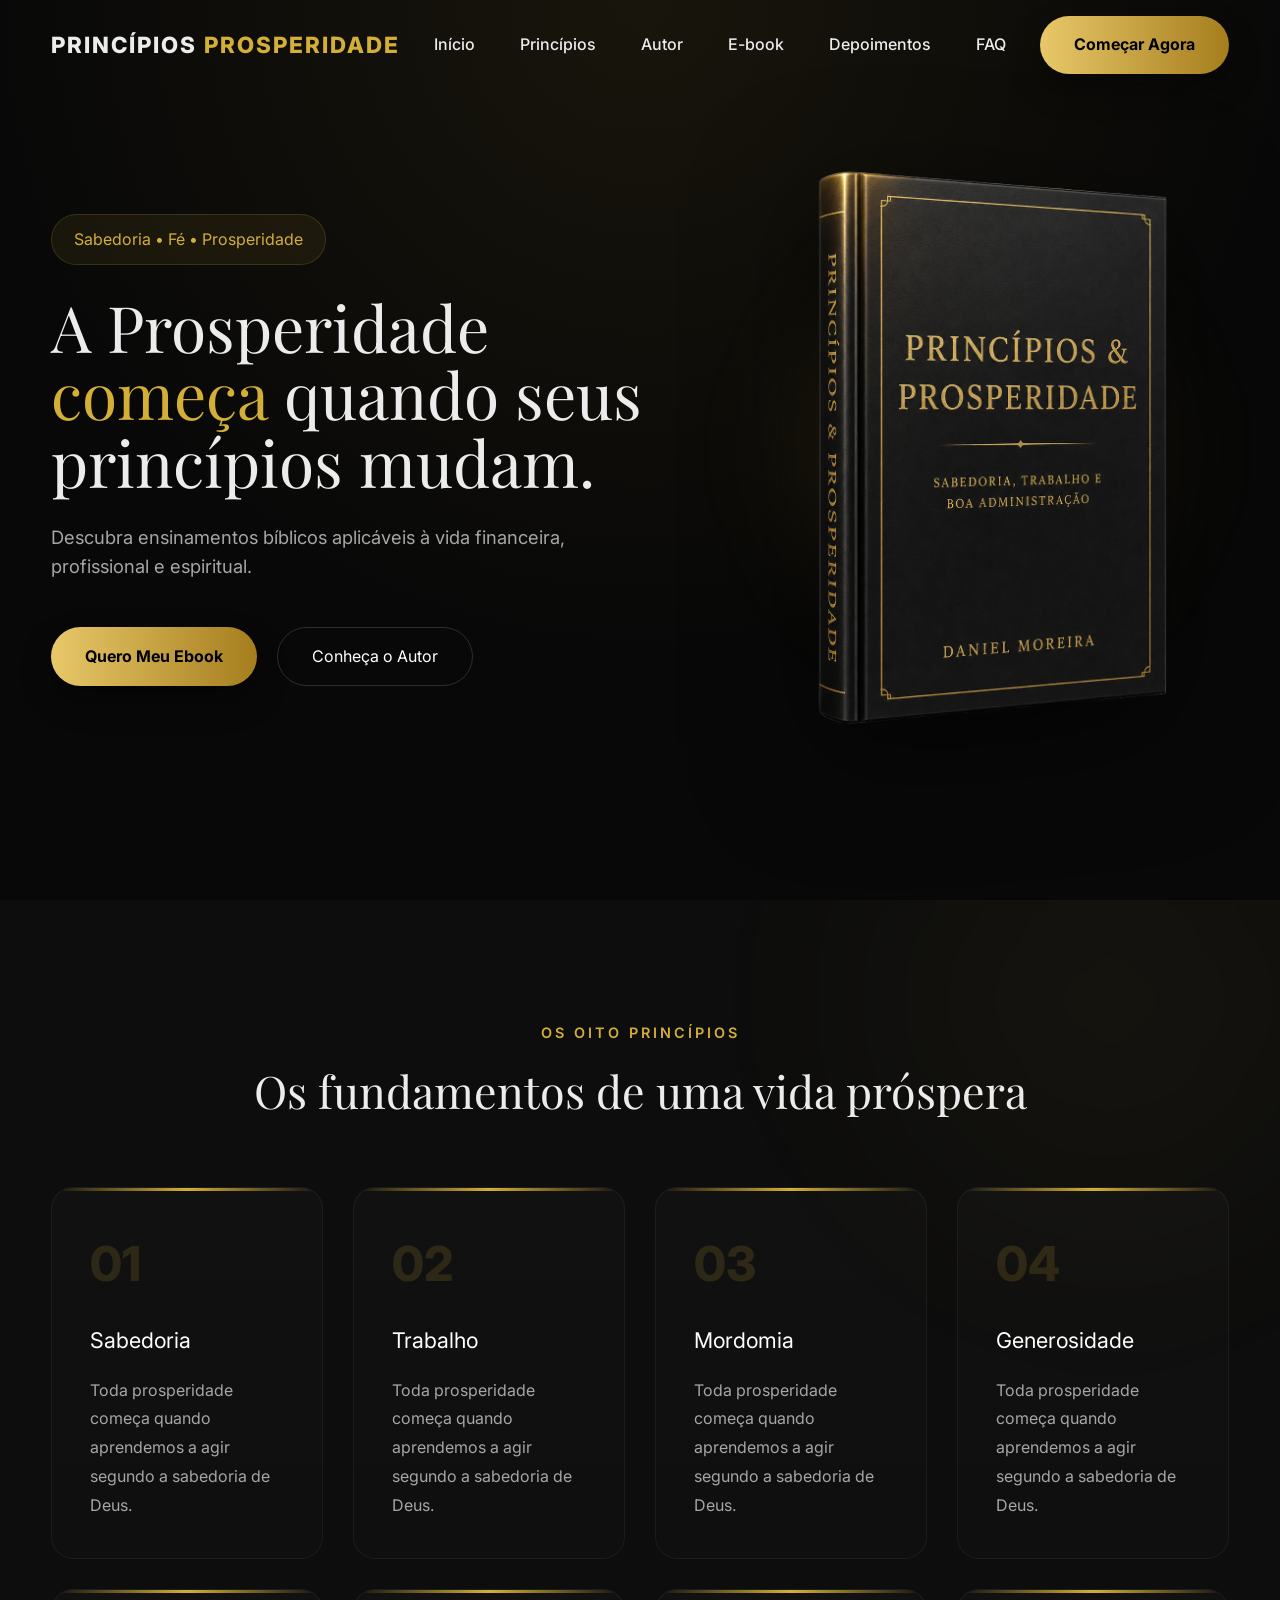
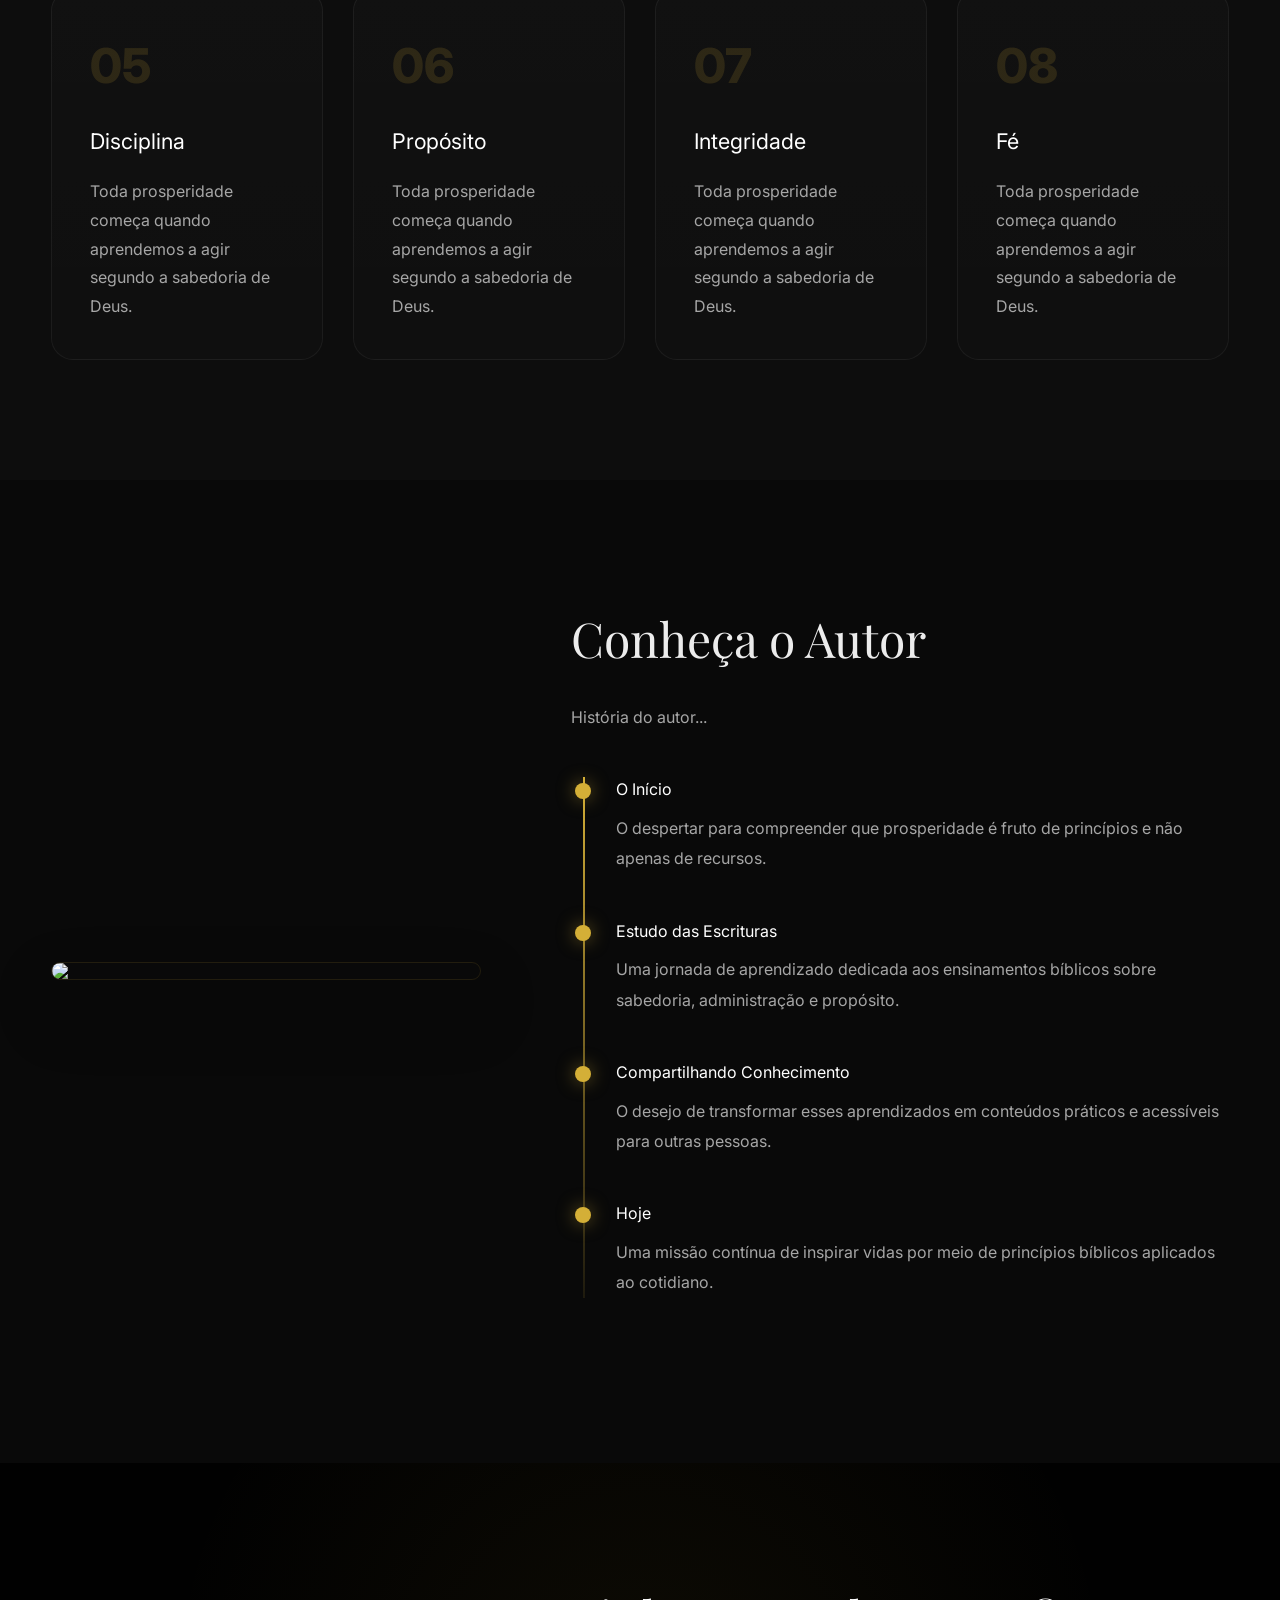
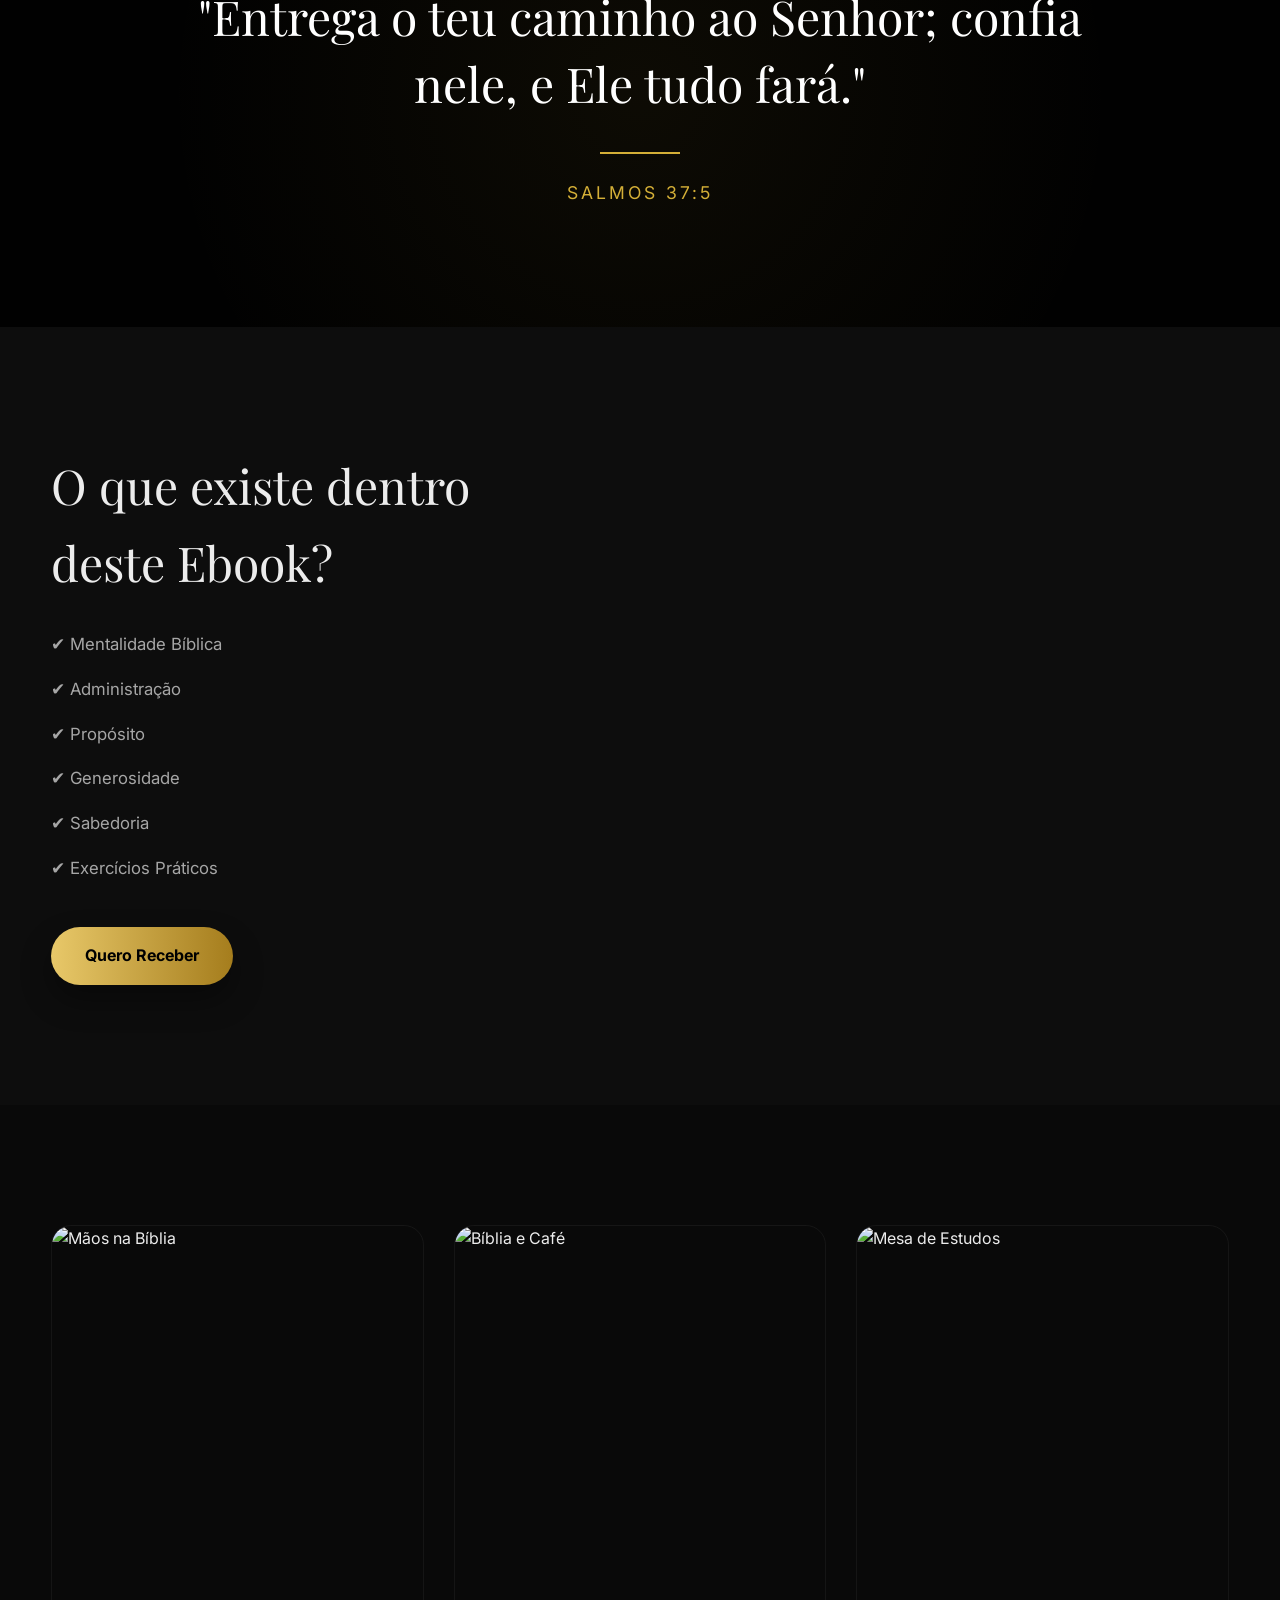
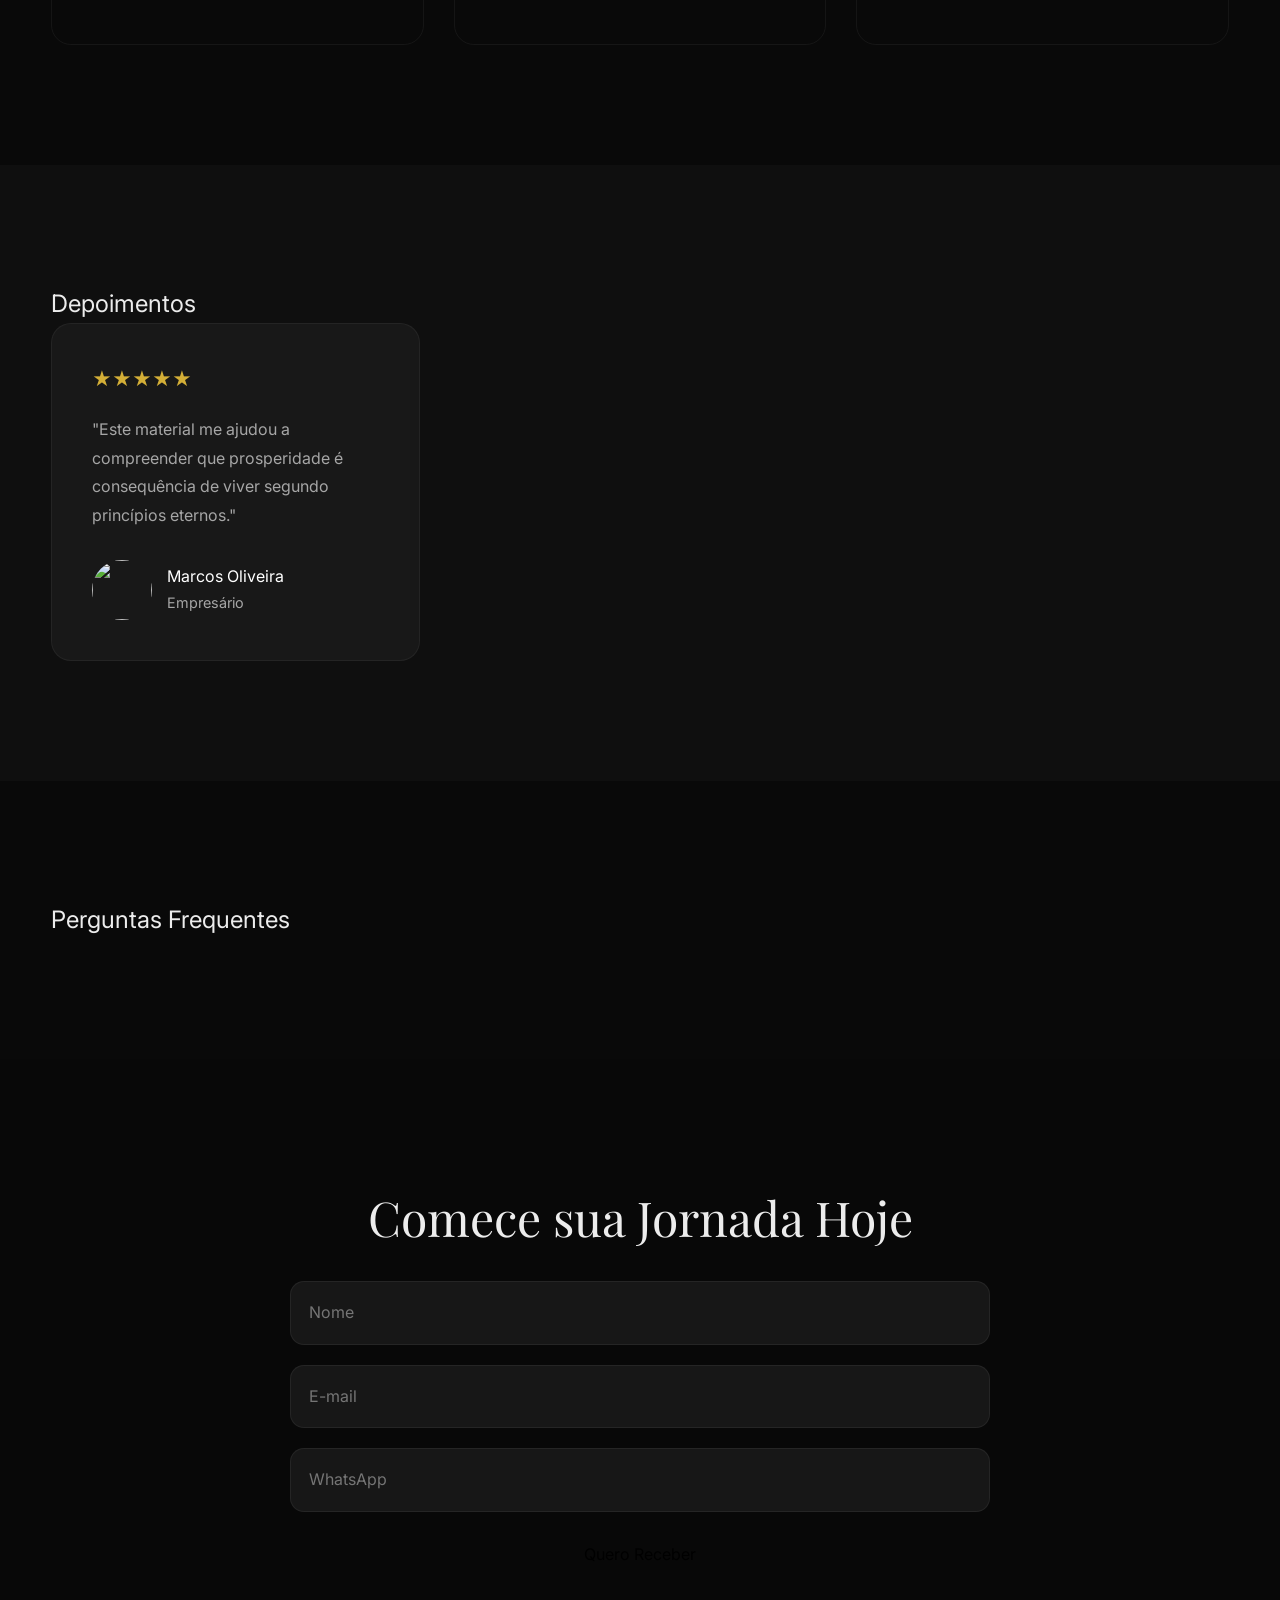
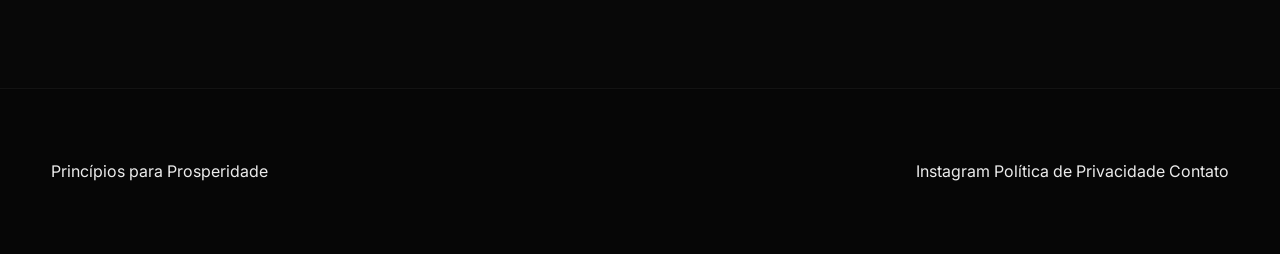
==== commit b7bff662: "Update index.html" ====
--- a/index.html
+++ b/index.html
@@ -348,11 +348,7 @@
 
 <div class="container">
 
-<div class="ebook-image">
-
-<img src="ebook.png">
-
-</div>
+
 
 <div class="ebook-content">
 
@@ -398,11 +394,11 @@
 
 <div class="gallery">
 
-<img src="assets/img/g1.png" alt="Mãos na Bíblia">
-
-<img src="assets/img/g3.png" alt="Bíblia e Café">
-
-<img src="assets/img/g5.png" alt="Mesa de Estudos">
+<img src="g1.png" alt="Mãos na Bíblia">
+
+<img src="g3.png" alt="Bíblia e Café">
+
+<img src="g5.png" alt="Mesa de Estudos">
 
 </div>
 </div>
--- a/css/style.css
+++ b/css/style.css
@@ -292,7 +292,7 @@
 
     ),
 
-    url("../assets/img/hero-bg.png");
+    url("../hero-bg.png");
 
     background-size:cover;
 
@@ -924,7 +924,7 @@
 
     ),
 
-    url("../assets/img/g1.png");
+    url("../g1.png");
 
     background-size:cover;
 
@@ -1345,7 +1345,7 @@
 
     ),
 
-    url("../assets/img/g5.png");
+    url("../g5.png");
 
     background-size:cover;
 
@@ -1834,3 +1834,28 @@
 
 }
 
+#backTop{
+
+position:fixed;
+
+right:30px;
+
+bottom:30px;
+
+width:55px;
+
+height:55px;
+
+border-radius:50%;
+
+background:var(--gold);
+
+color:#000;
+
+display:none;
+
+z-index:999;
+
+box-shadow:0 10px 25px rgba(0,0,0,.4);
+
+}
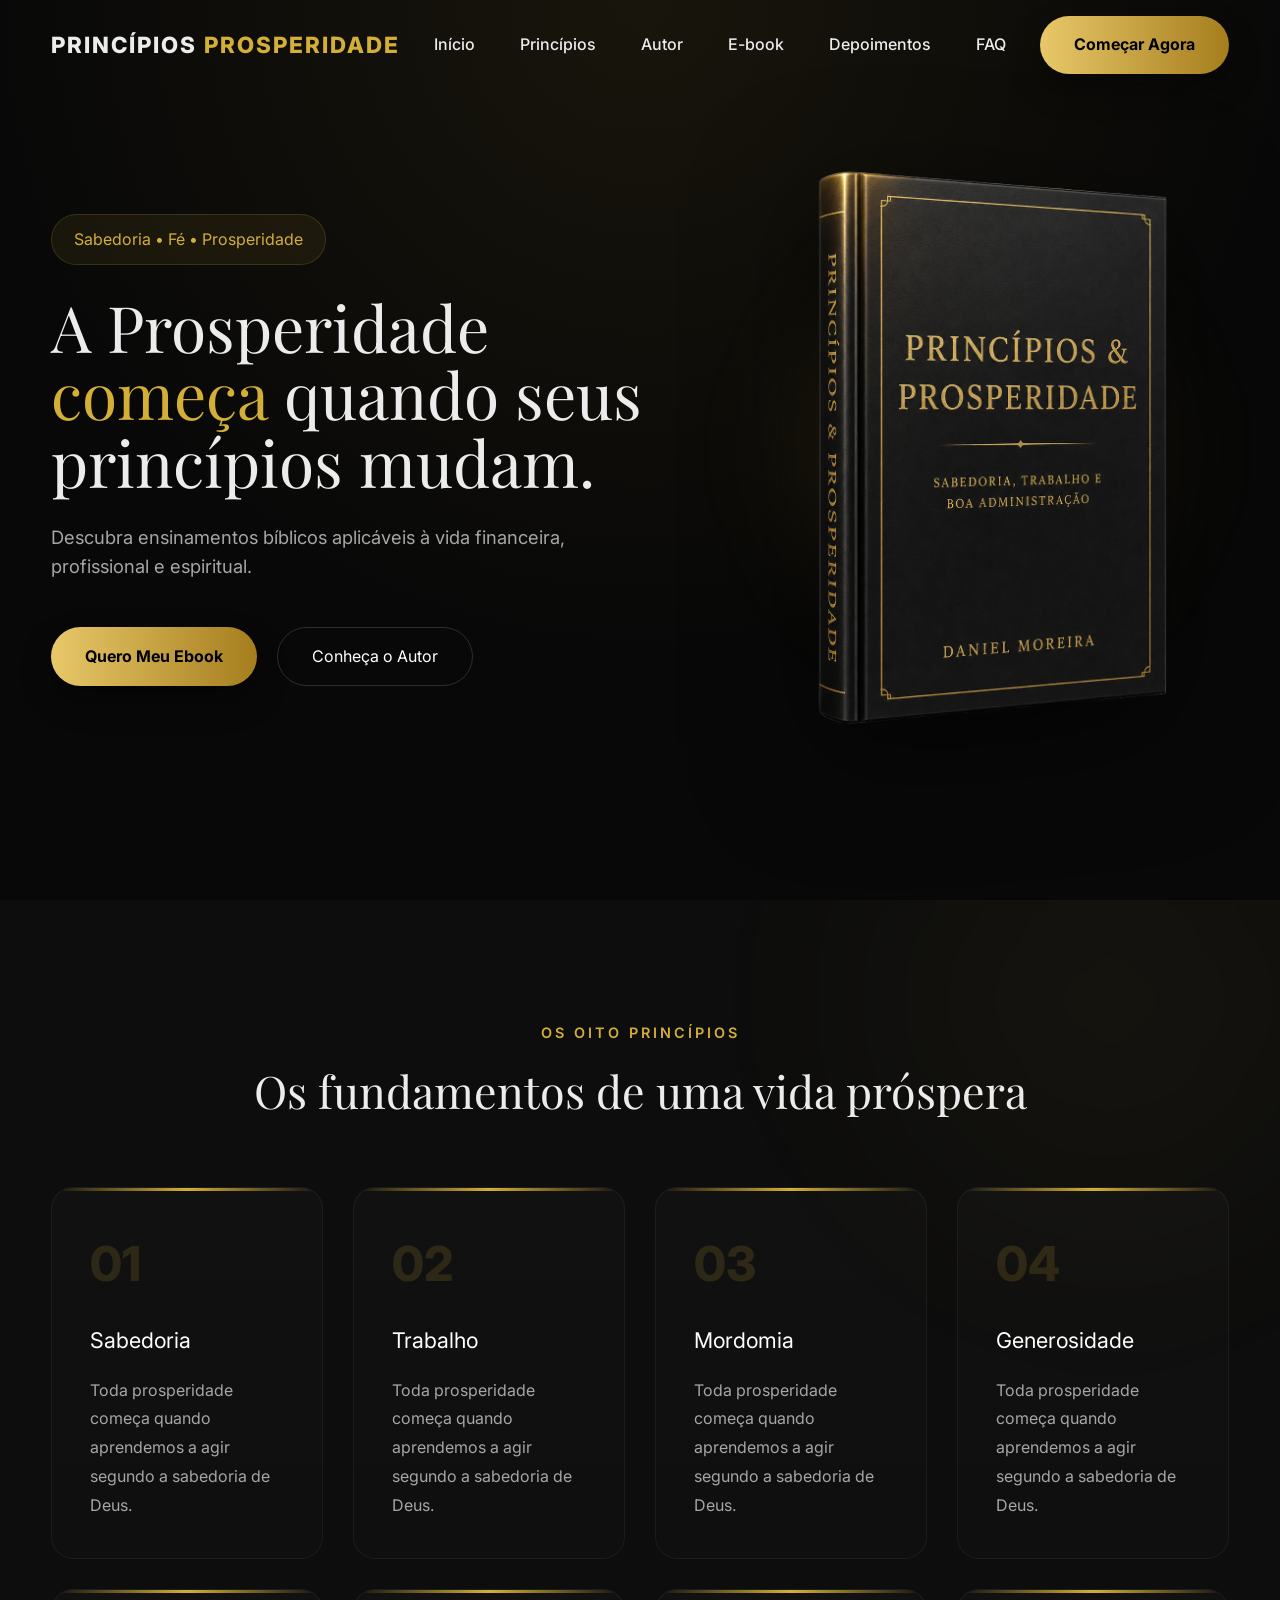
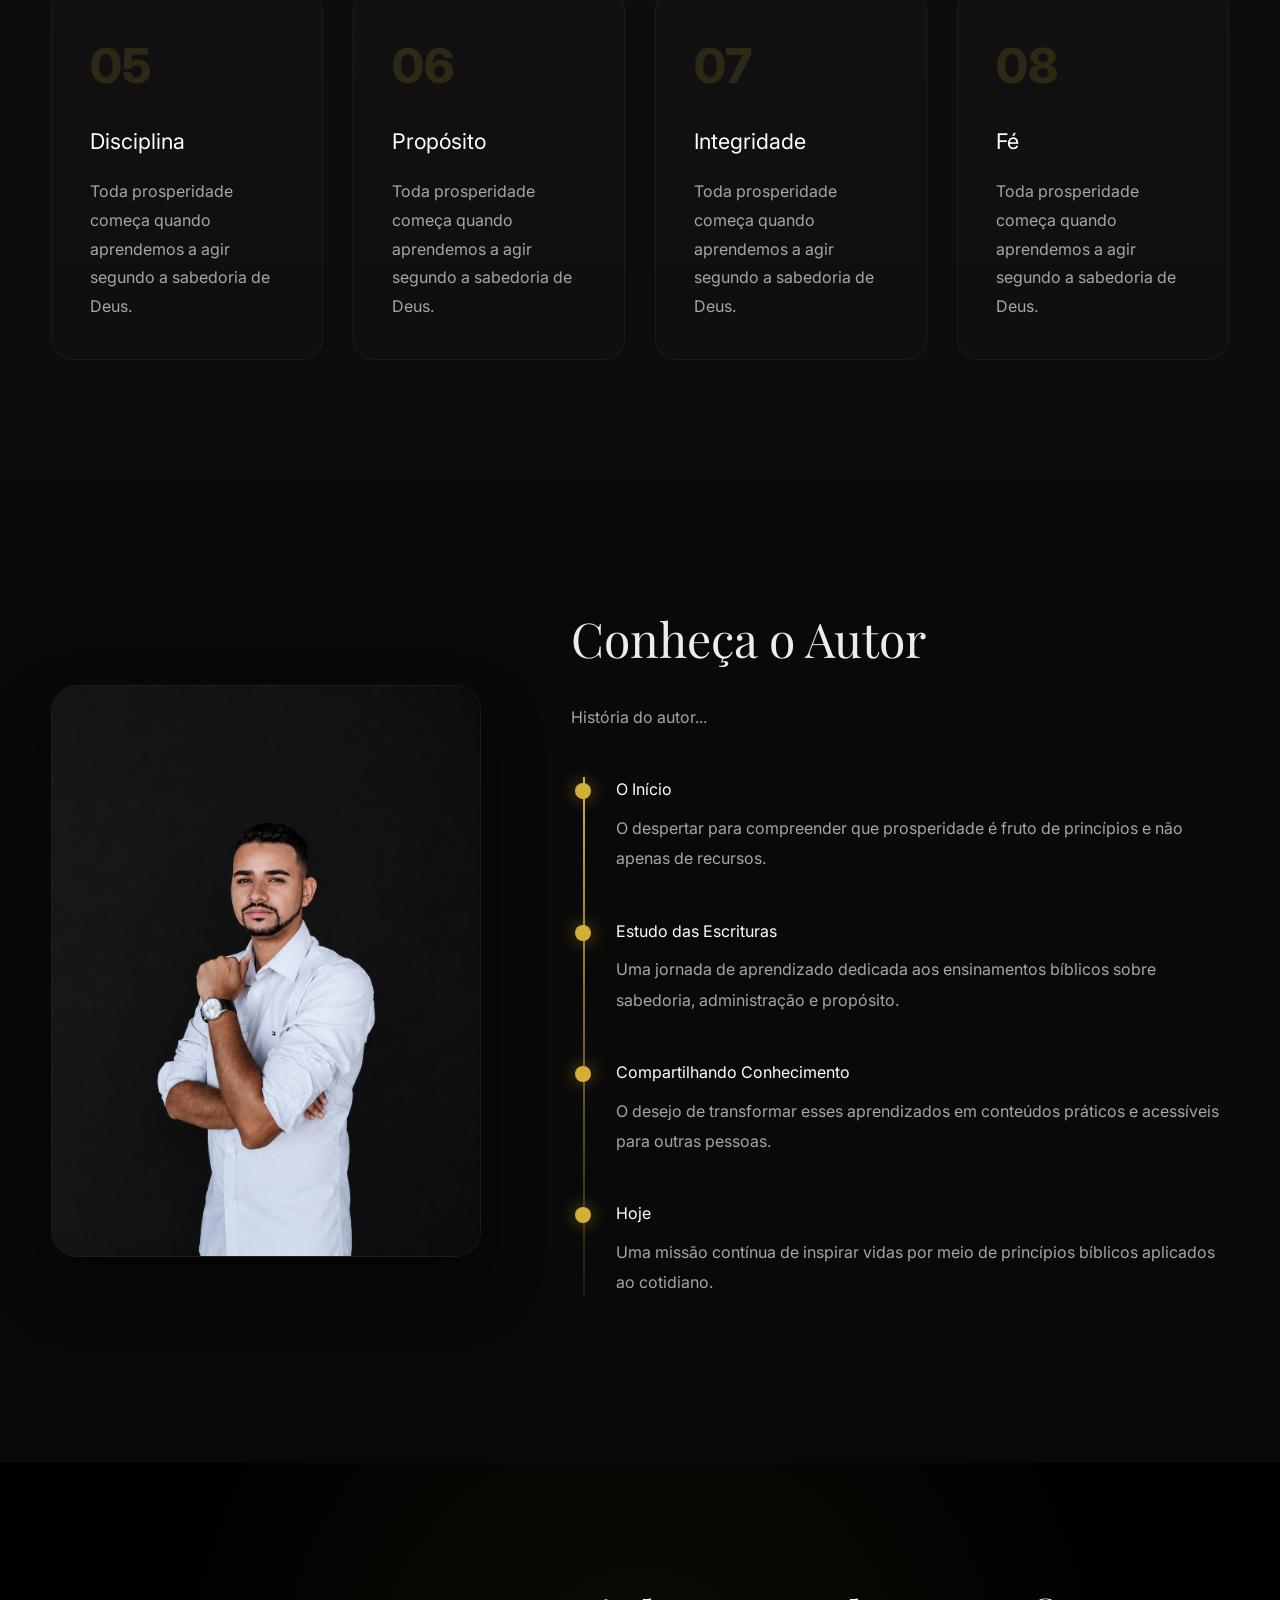
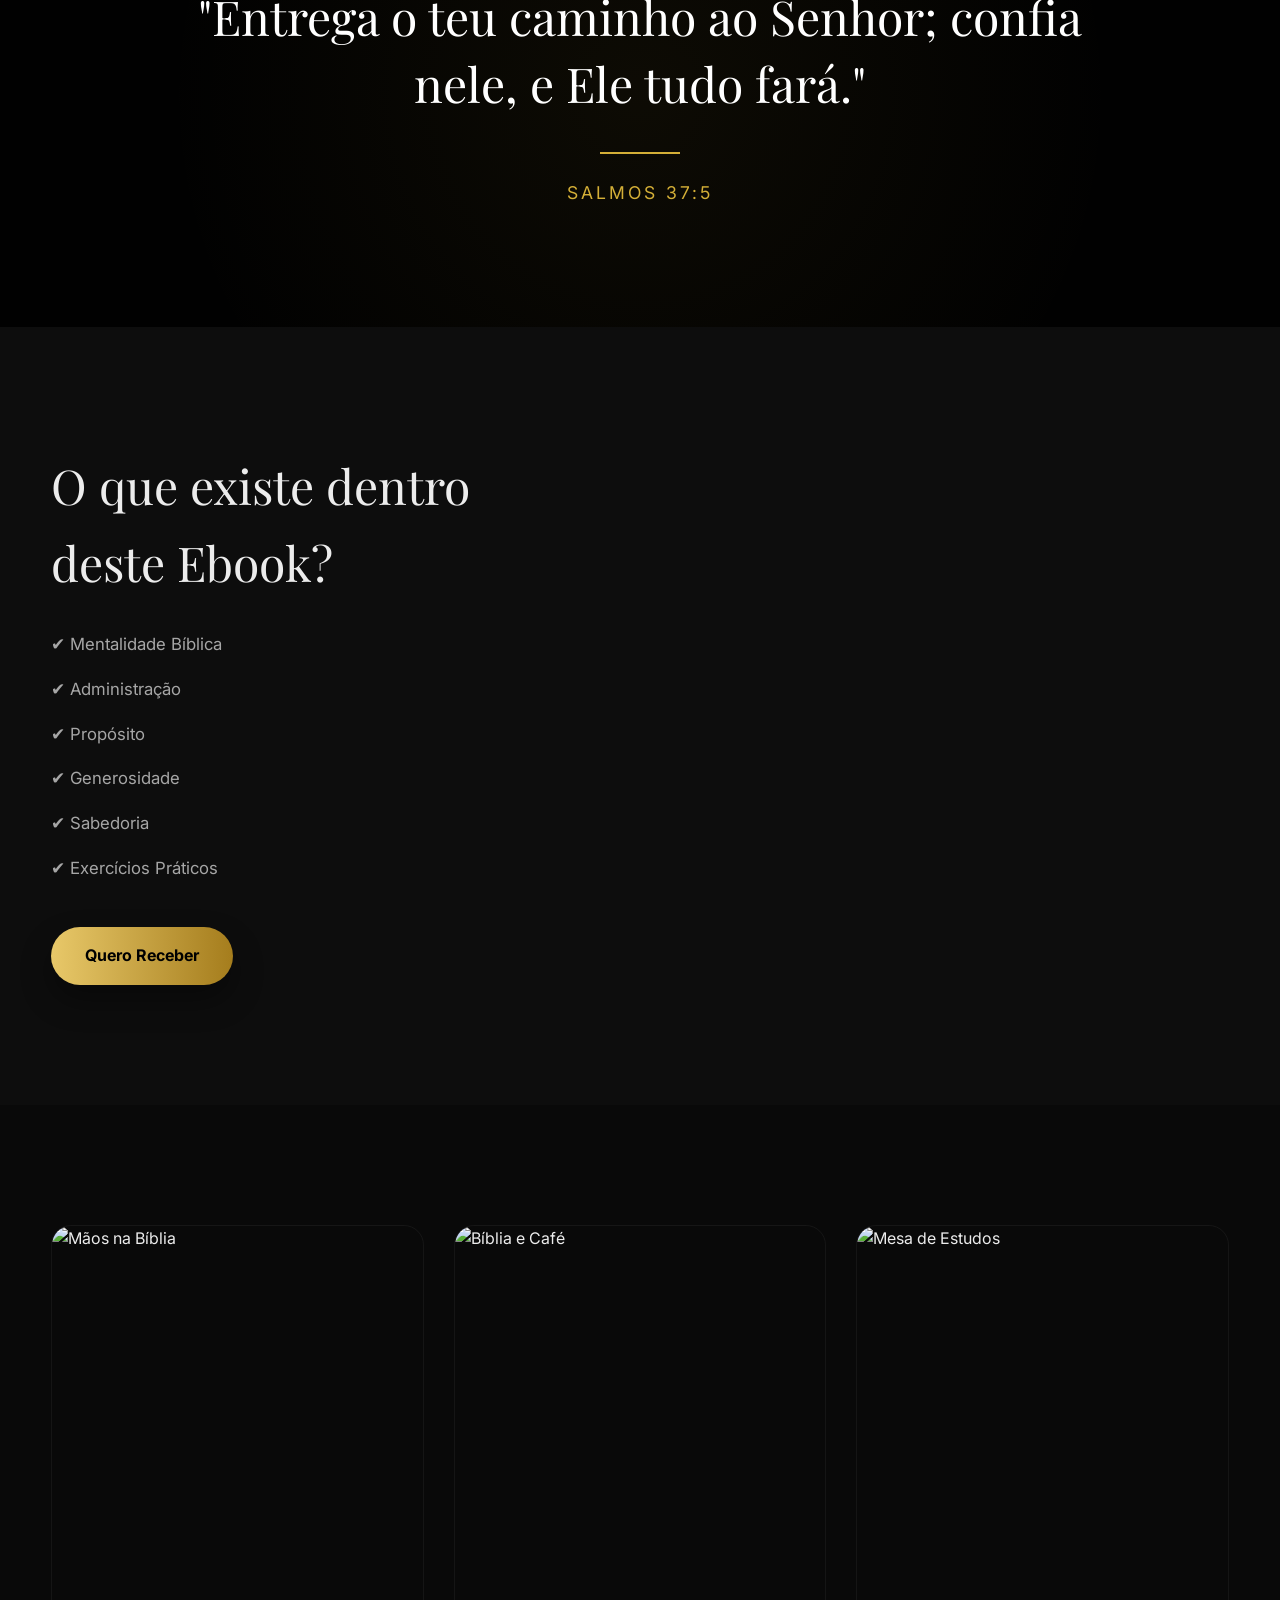
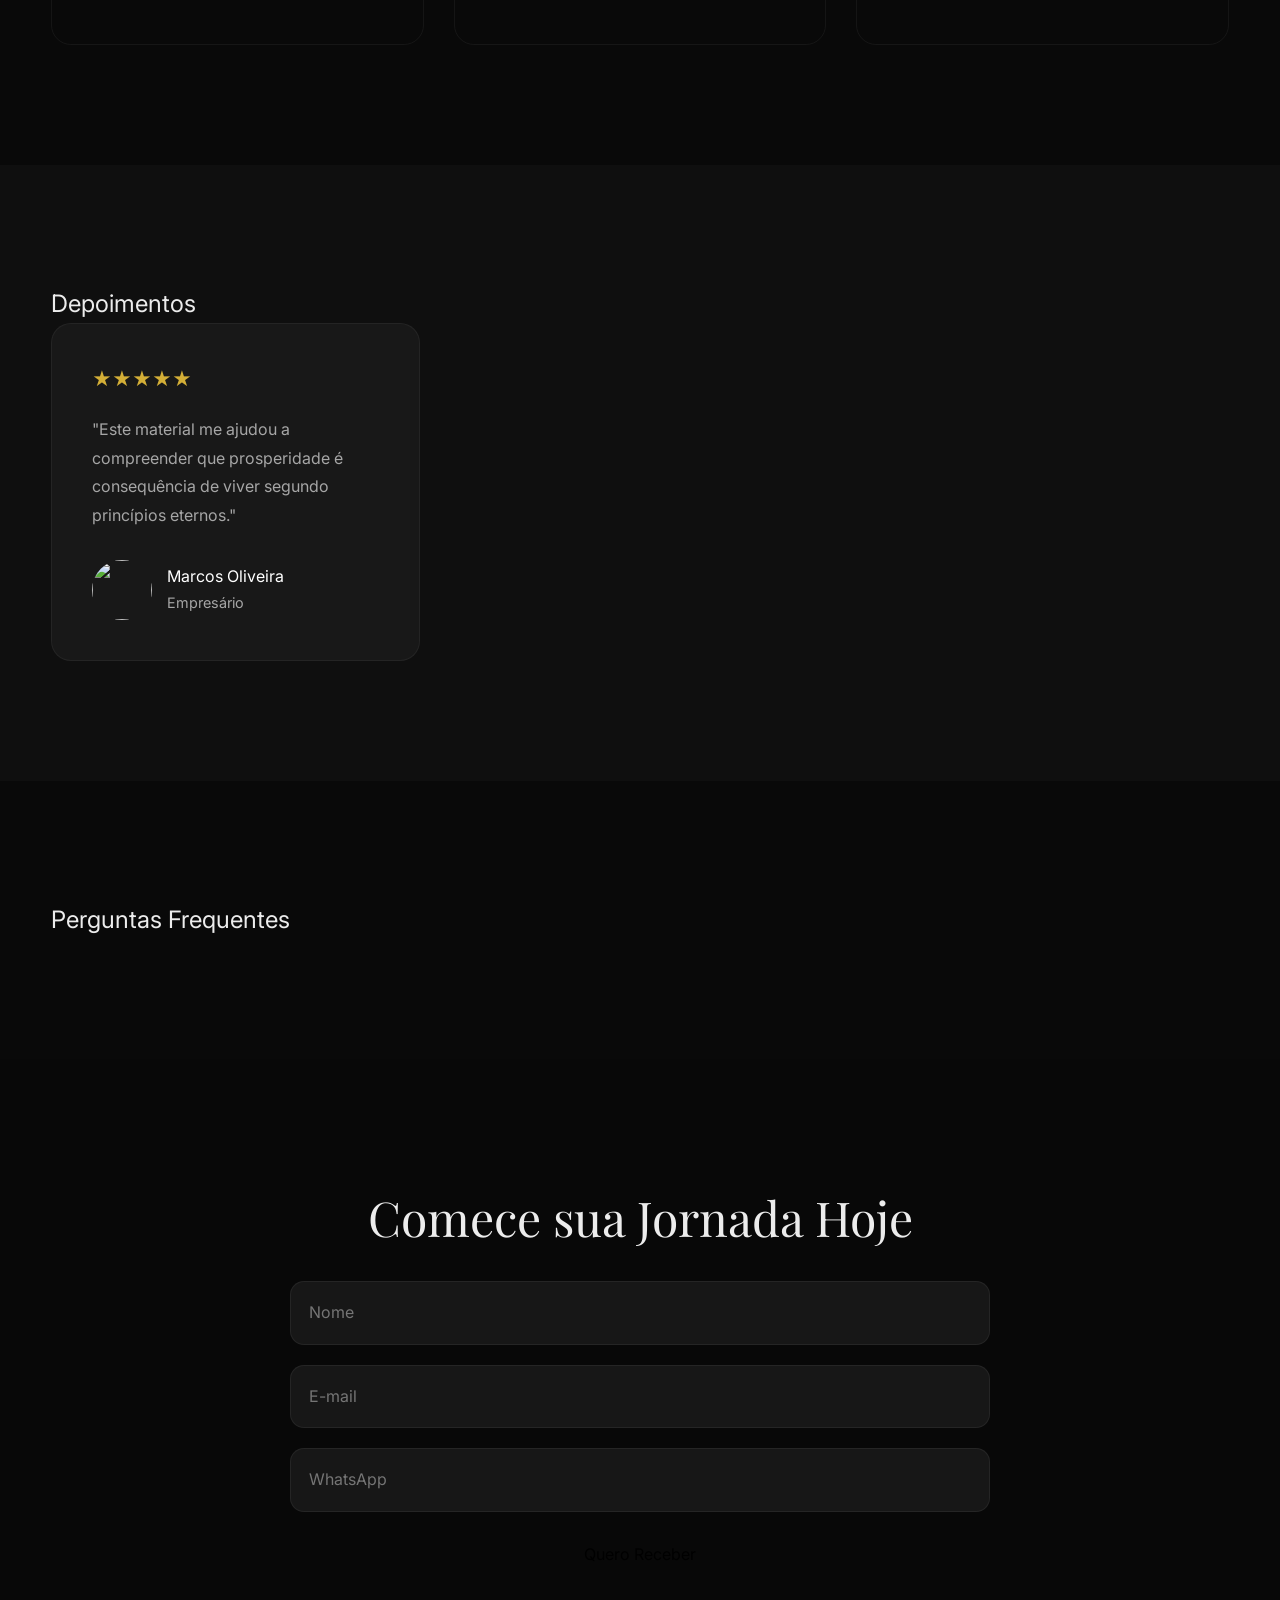
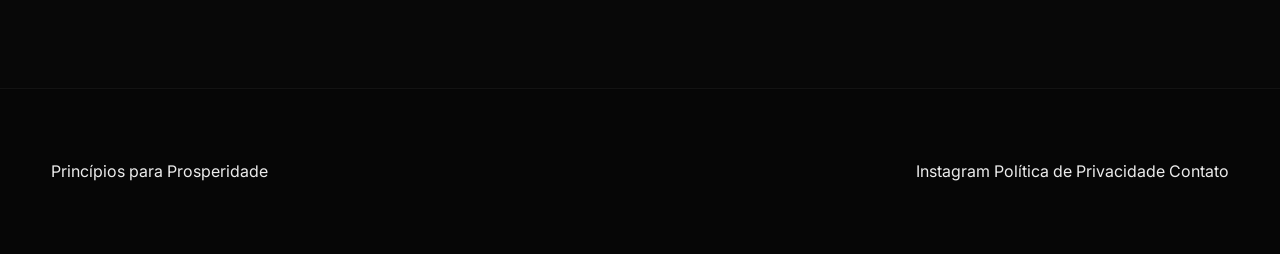
==== commit f1da3aef: "Update index.html" ====
--- a/index.html
+++ b/index.html
@@ -394,11 +394,11 @@
 
 <div class="gallery">
 
-<img src="g1.png" alt="Mãos na Bíblia">
-
-<img src="g3.png" alt="Bíblia e Café">
-
-<img src="g5.png" alt="Mesa de Estudos">
+<img src="g1.jng" alt="Mãos na Bíblia">
+
+<img src="g3.jng" alt="Bíblia e Café">
+
+<img src="g5.jng" alt="Mesa de Estudos">
 
 </div>
 </div>
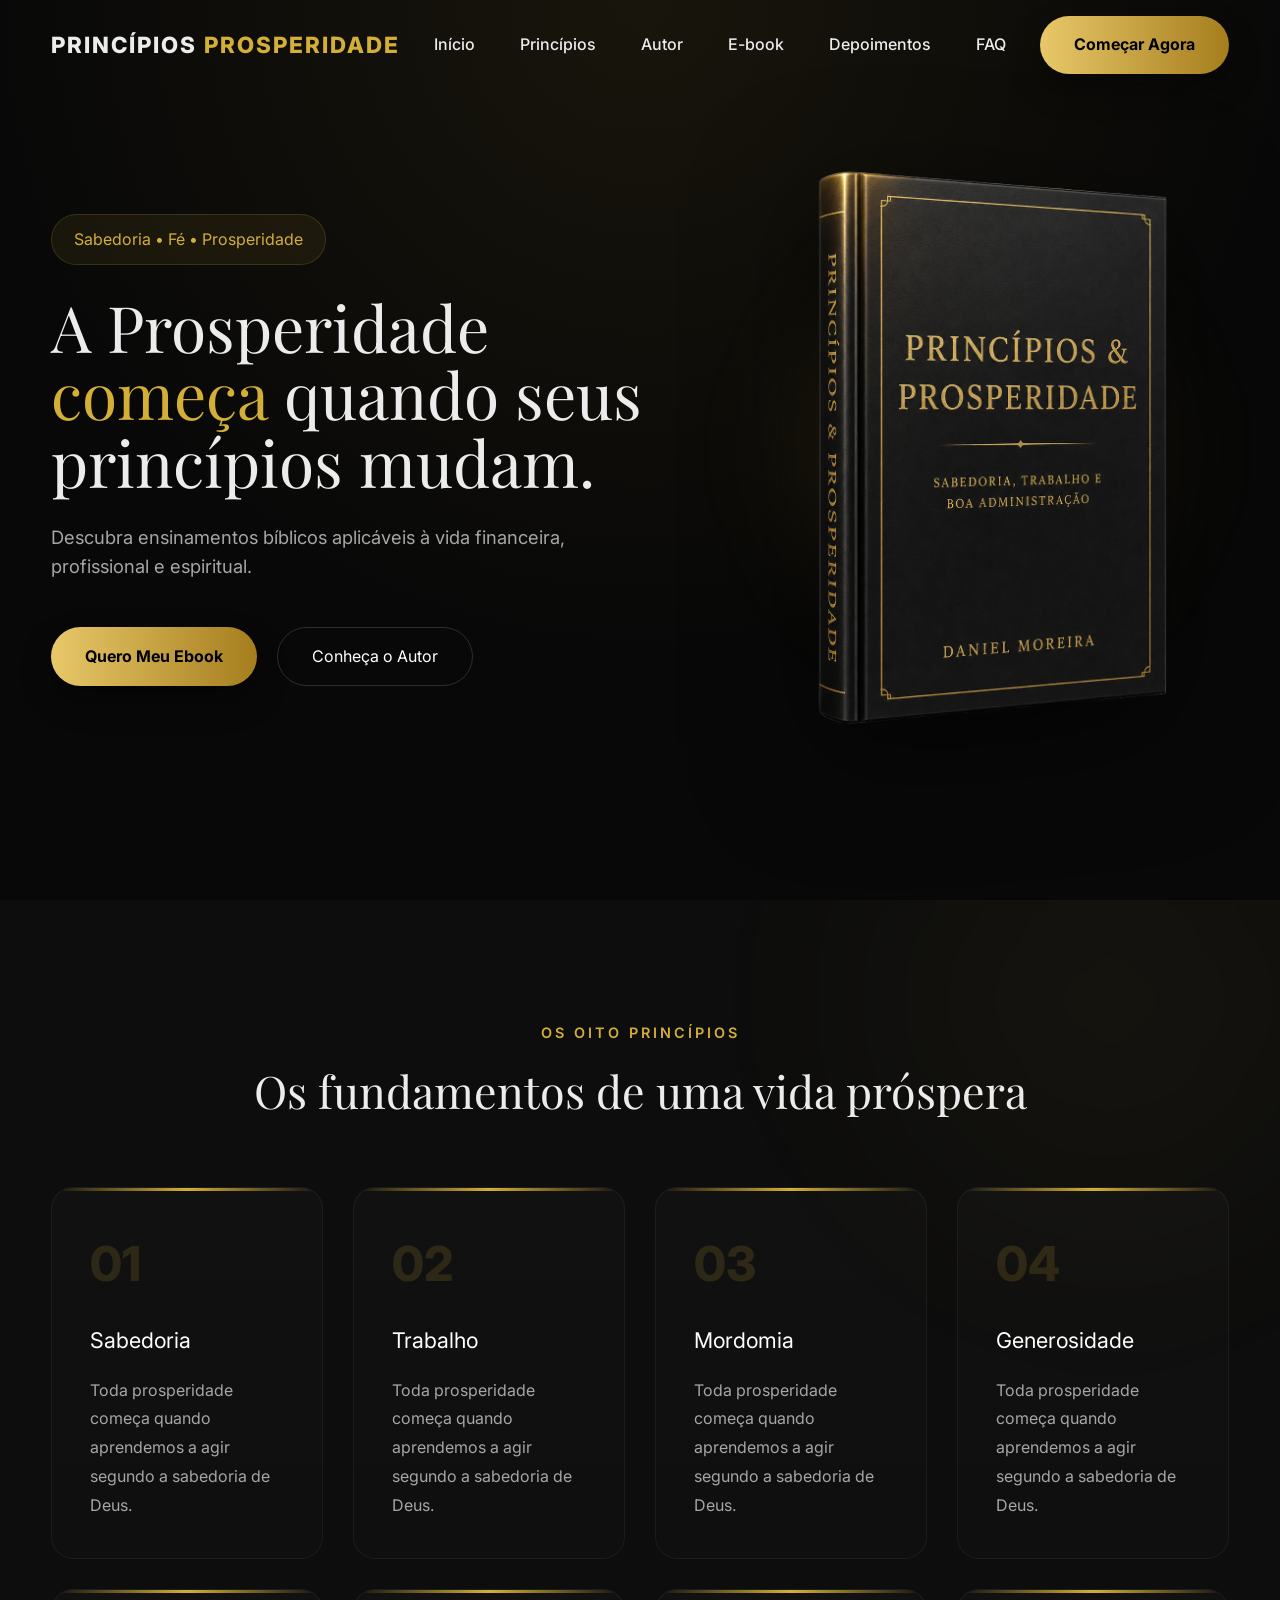
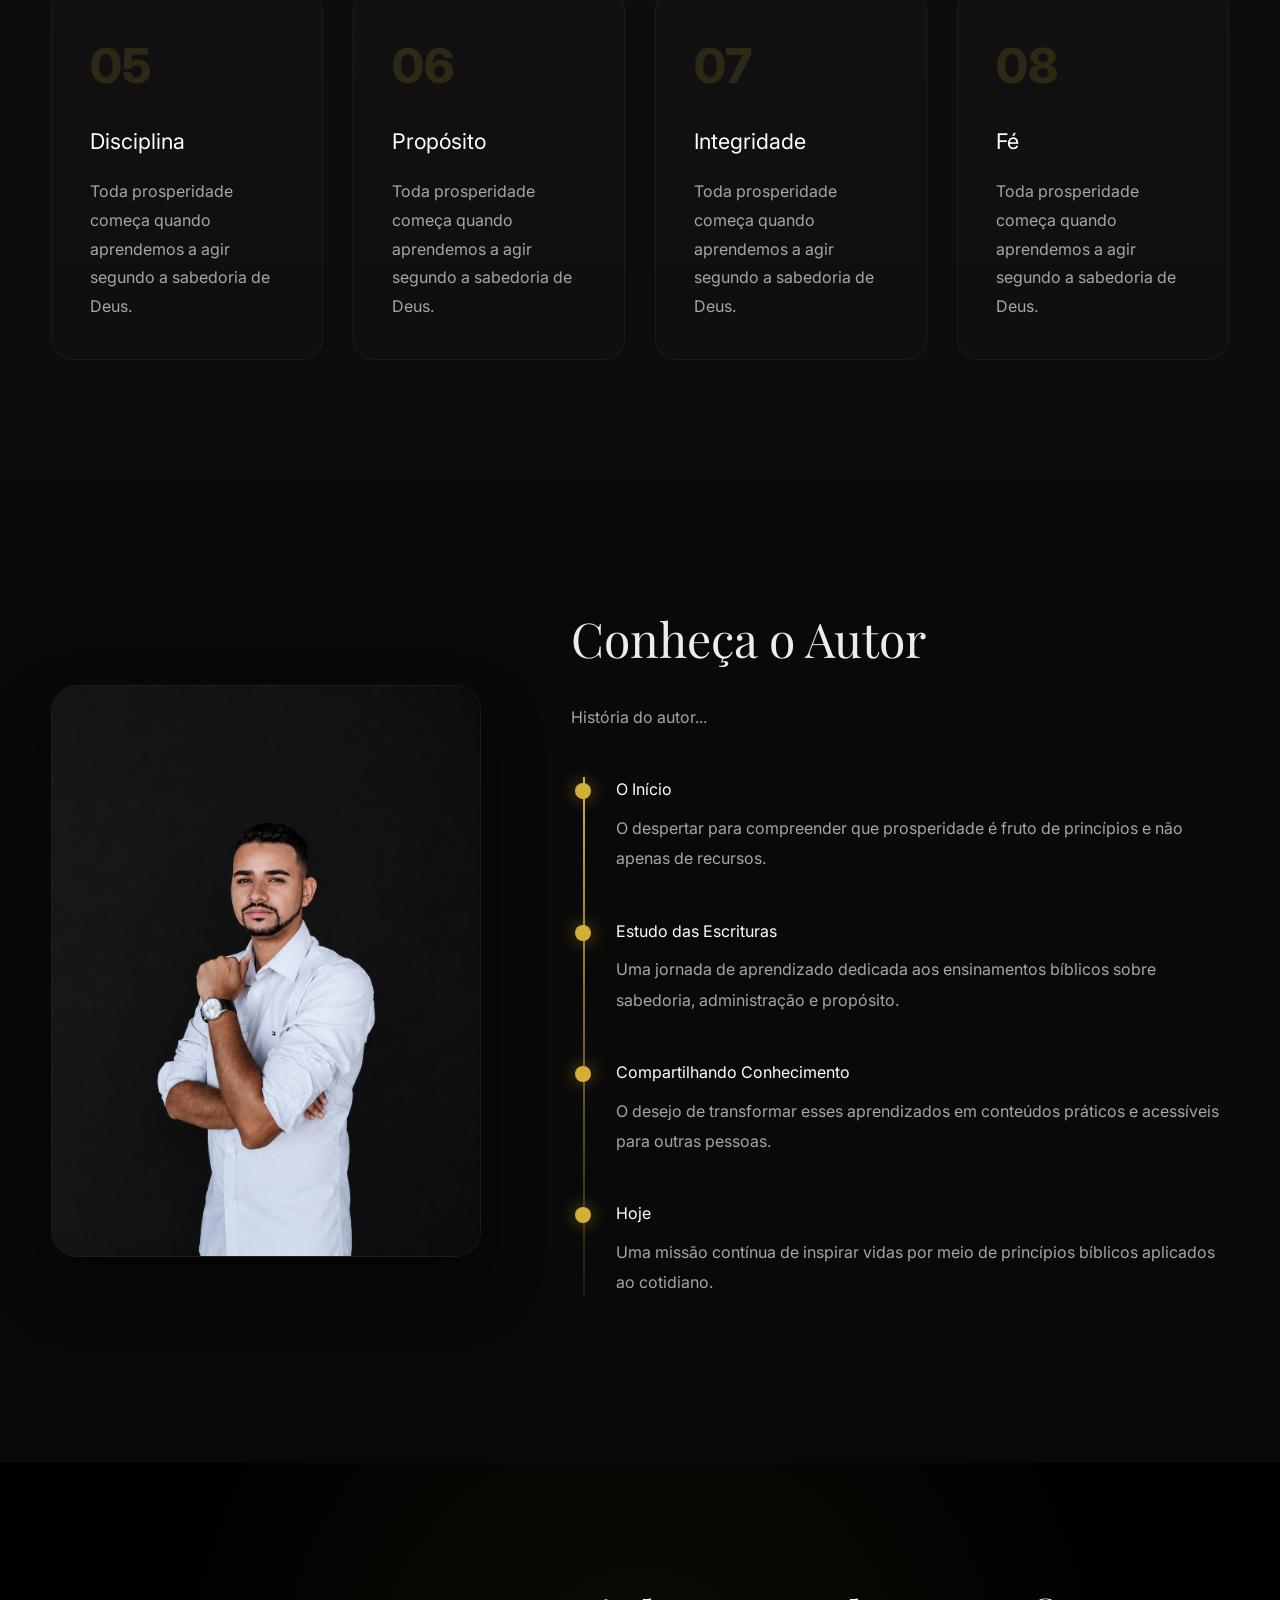
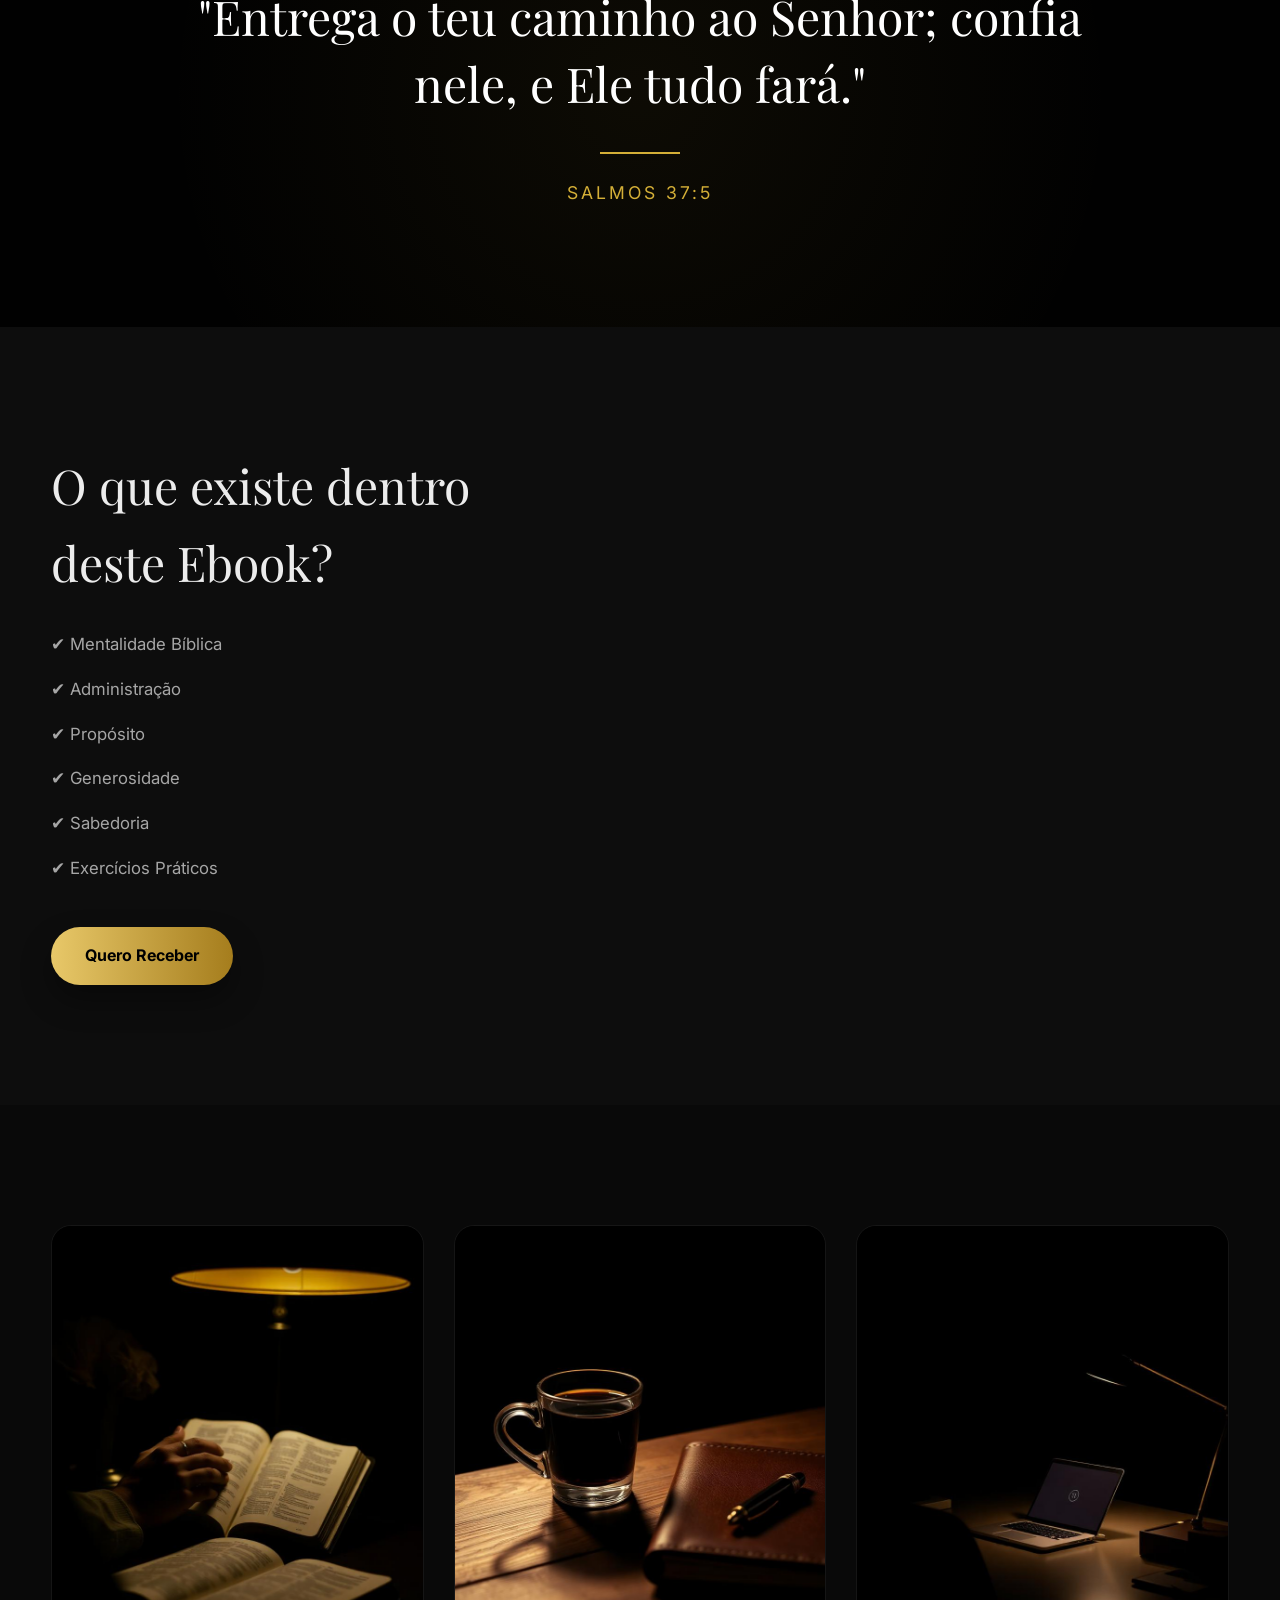
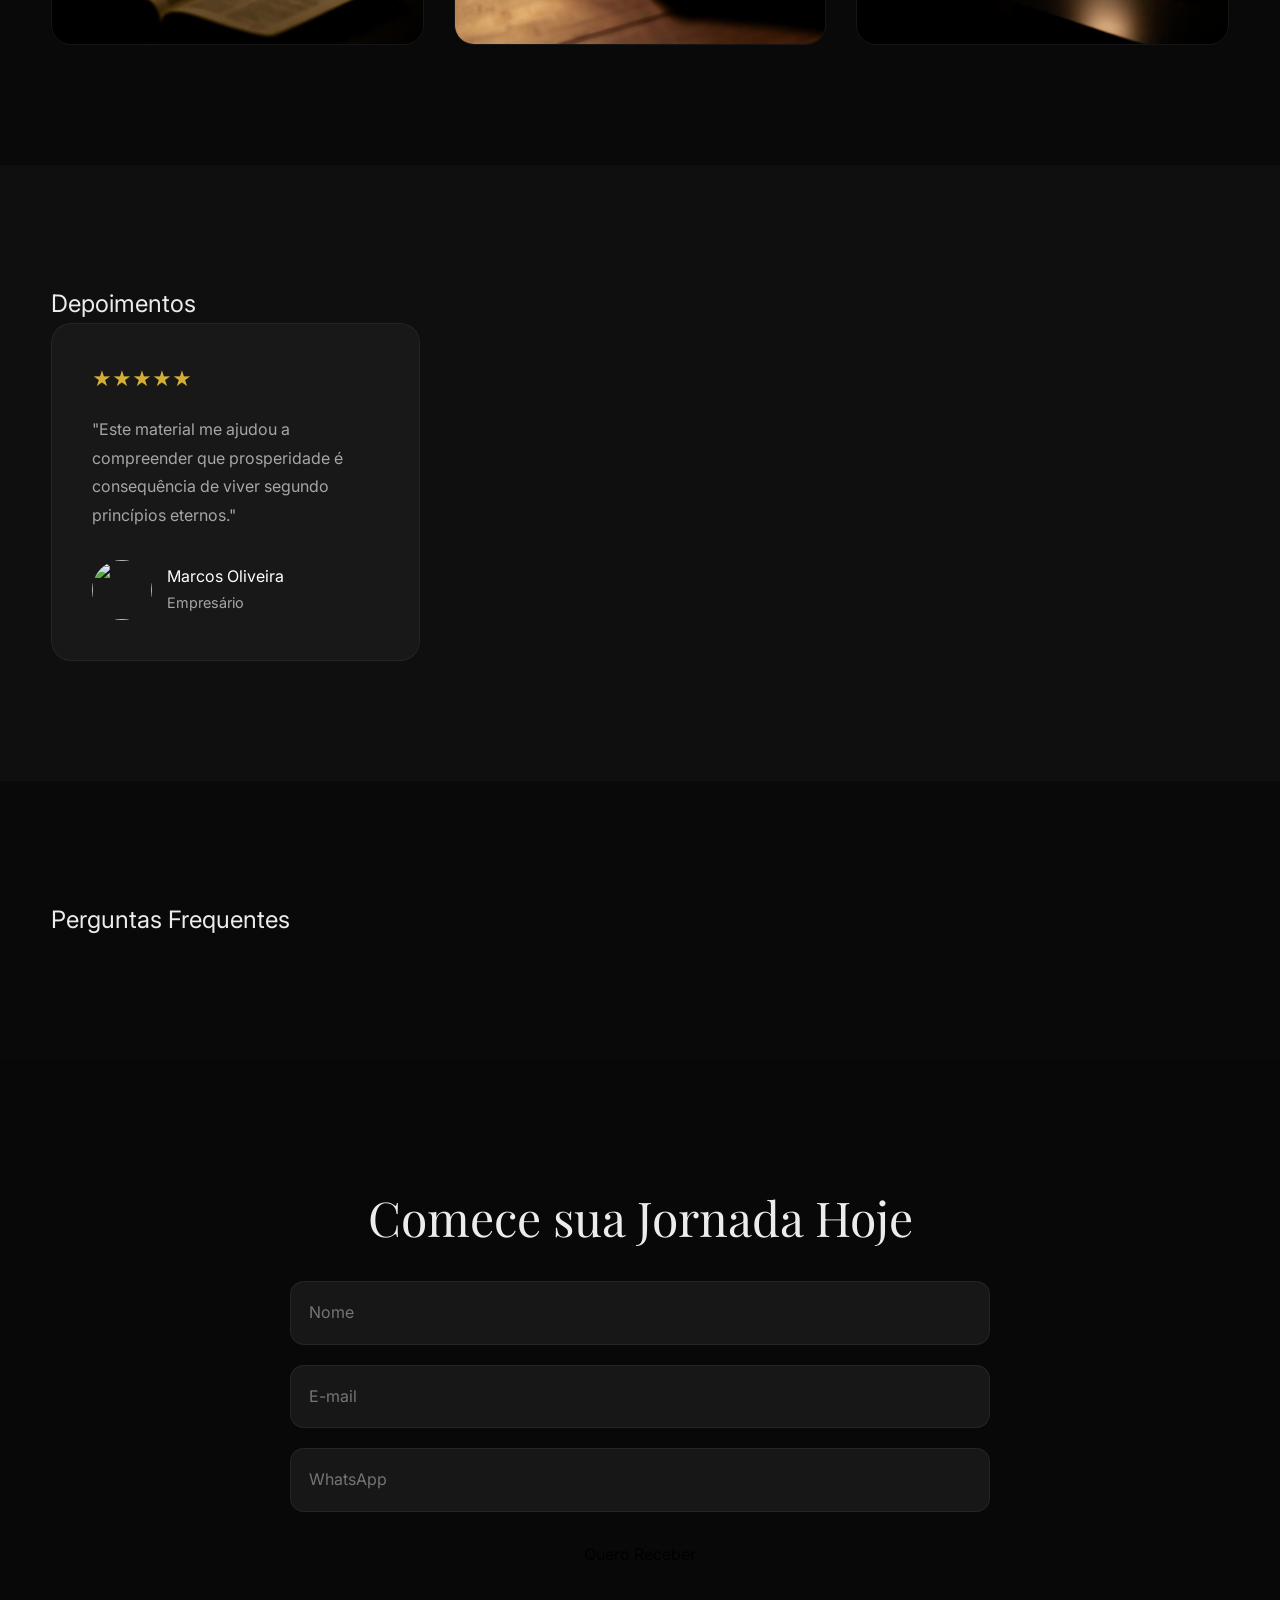
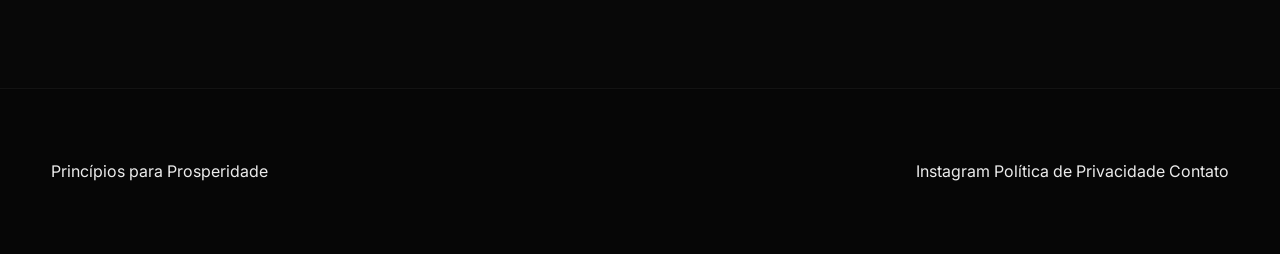
==== commit 17946159: "Update index.html" ====
--- a/index.html
+++ b/index.html
@@ -394,11 +394,11 @@
 
 <div class="gallery">
 
-<img src="g1.jng" alt="Mãos na Bíblia">
-
-<img src="g3.jng" alt="Bíblia e Café">
-
-<img src="g5.jng" alt="Mesa de Estudos">
+<img src="g1.jpg" alt="Mãos na Bíblia">
+
+<img src="g3.jpg" alt="Bíblia e Café">
+
+<img src="g5.jpg" alt="Mesa de Estudos">
 
 </div>
 </div>
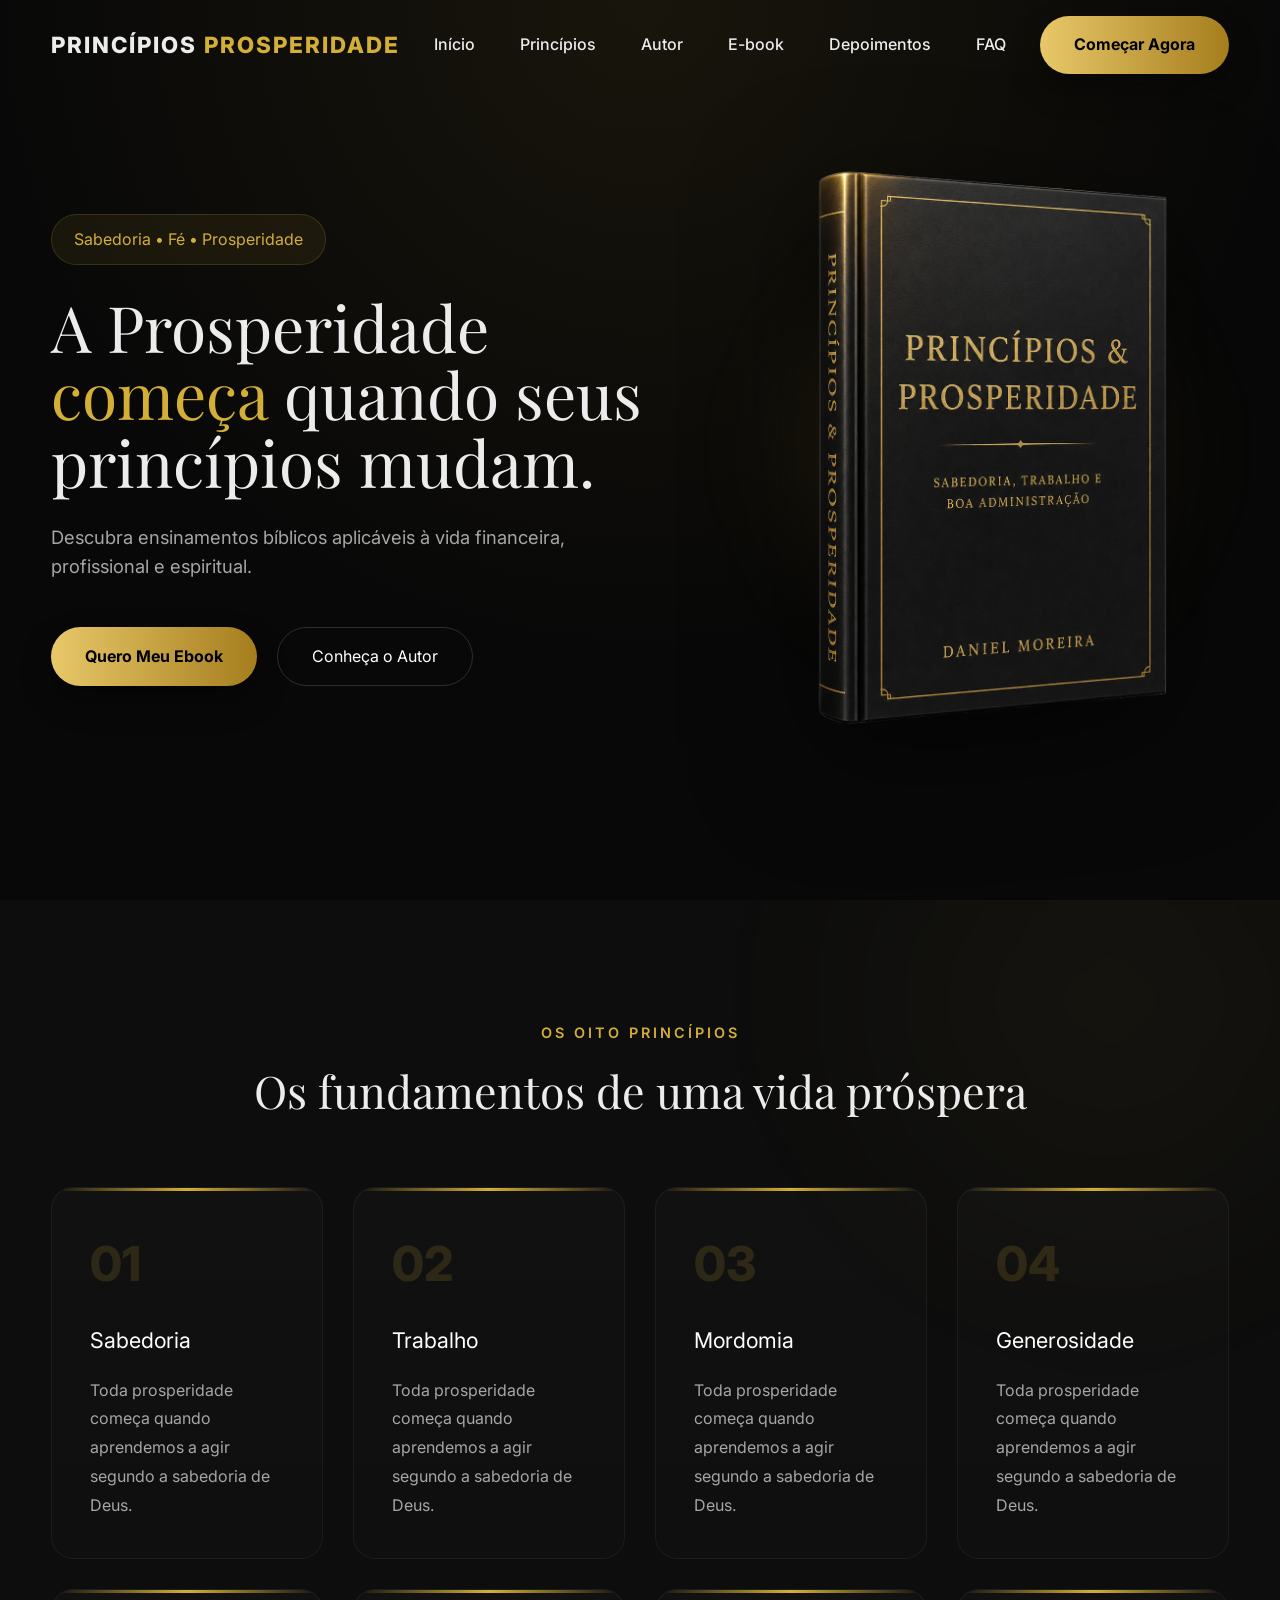
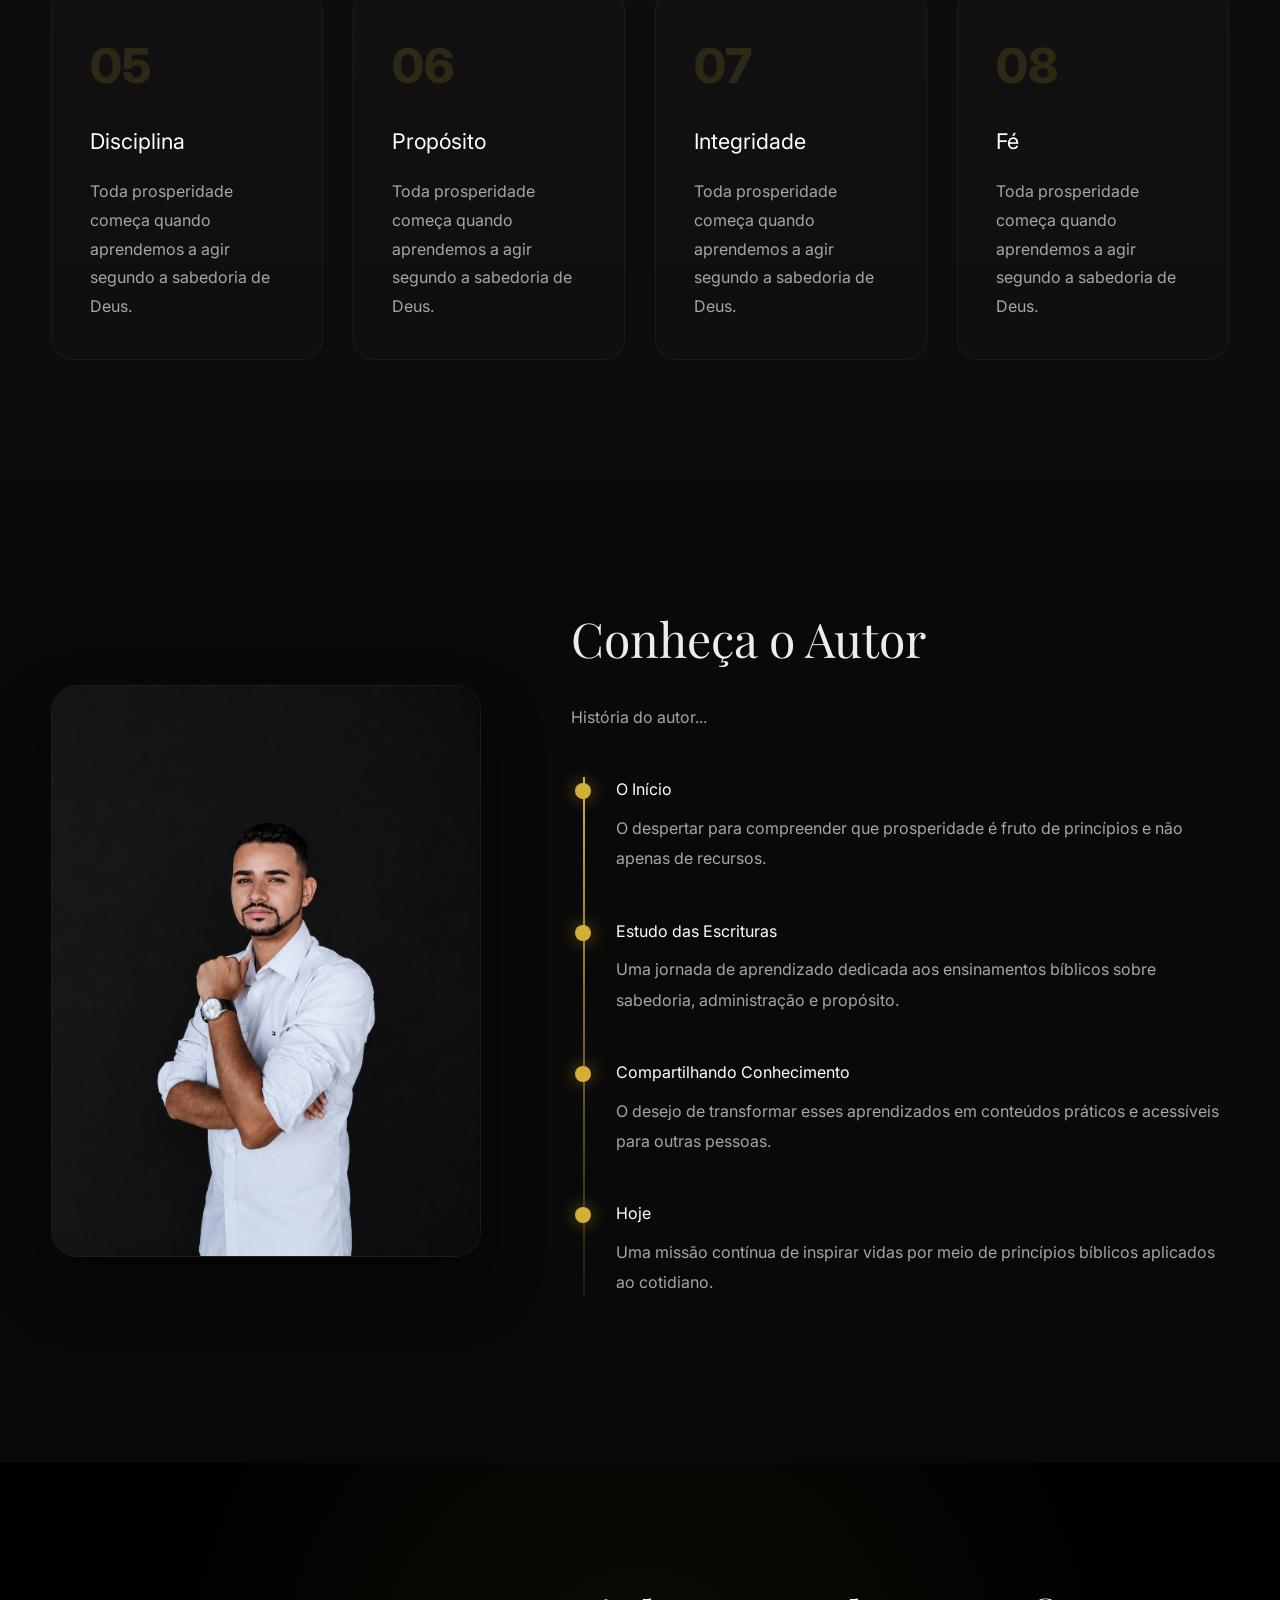
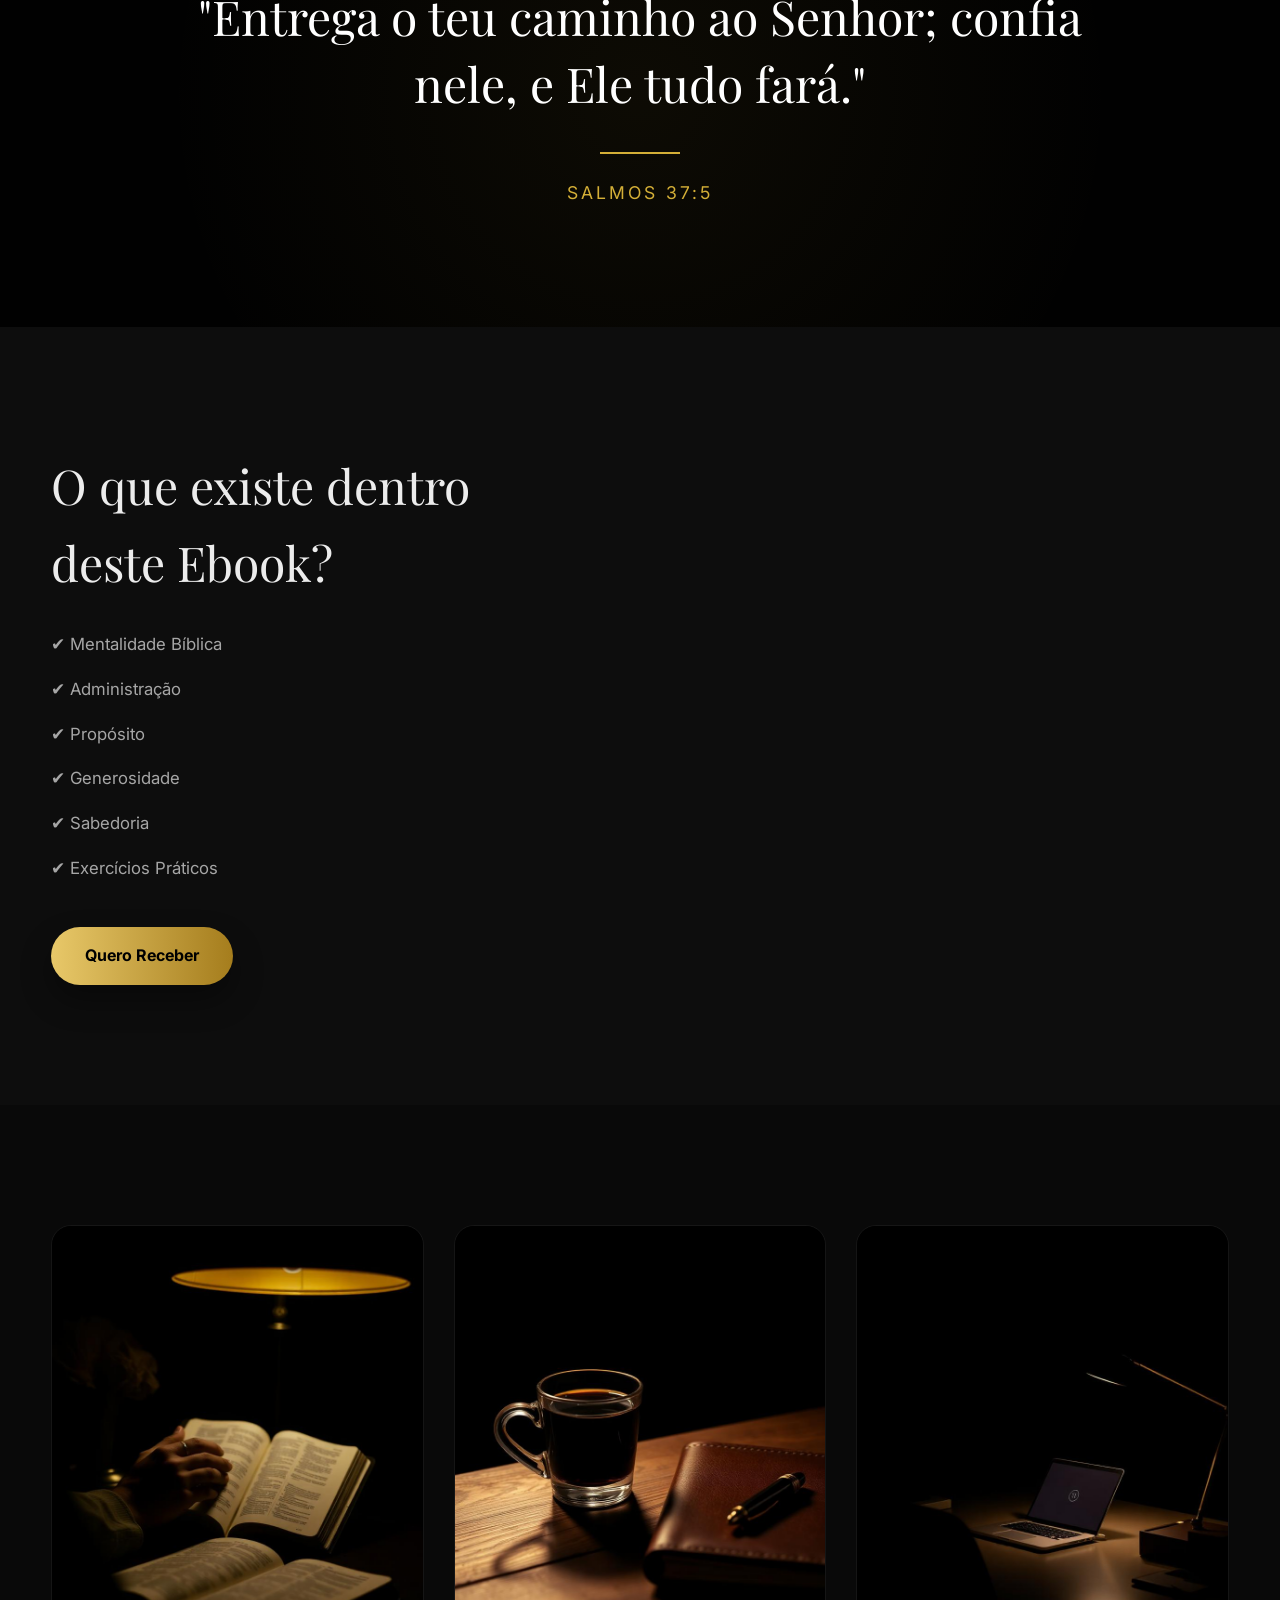
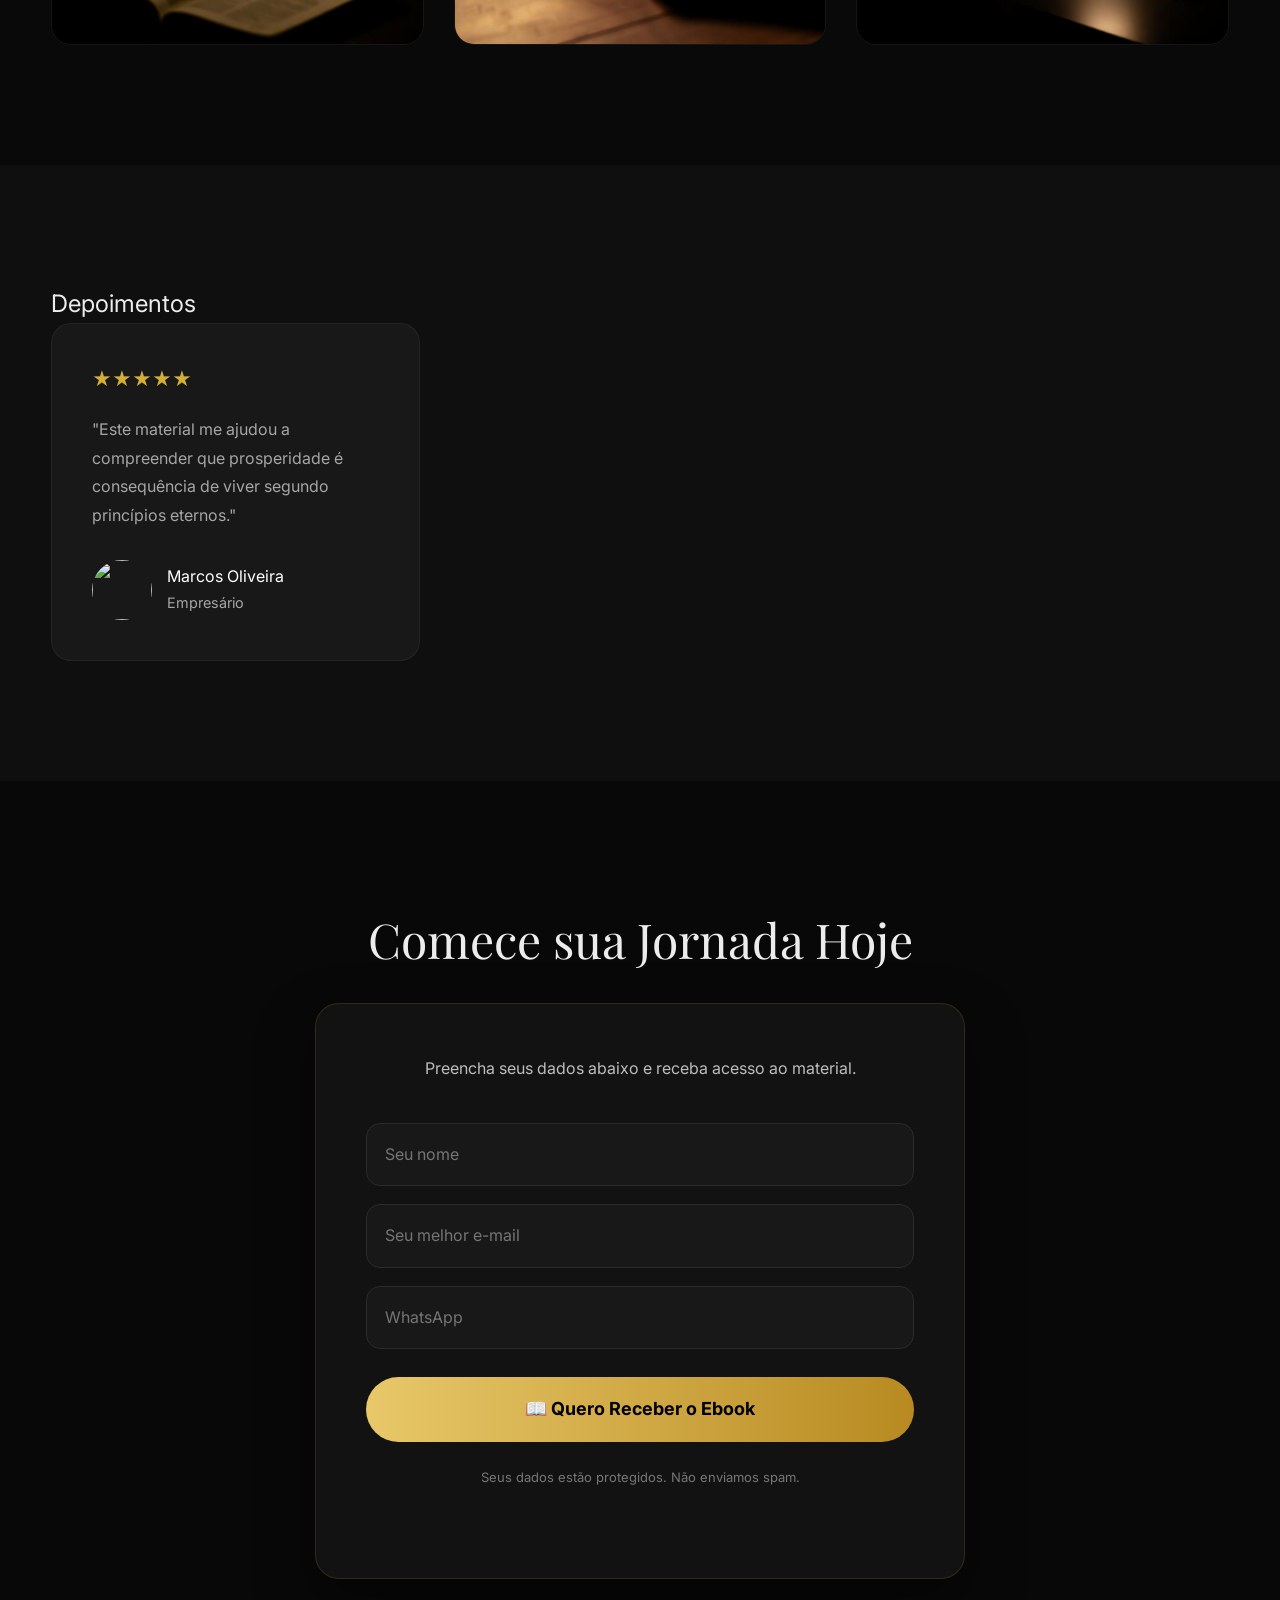
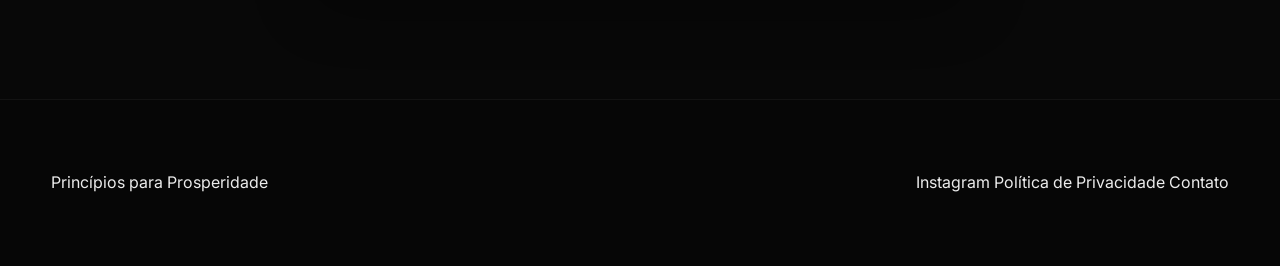
==== commit b24ec323: "Update index.html" ====
--- a/index.html
+++ b/index.html
@@ -445,54 +445,141 @@
 
 
 
-<section id="faq">
-
-<div class="container">
+
+<section id="lead">
+
+<div class="container">
+
+<div class="lead-box">
 
 <h2>
 
-Perguntas Frequentes
+Comece sua Jornada Hoje
 
 </h2>
-
-<div class="faq-container">
-
-</div>
-
-</div>
-
-</section>
-
-
-
-<section id="lead">
-
-<div class="container">
-
-<div class="lead-box">
-
-<h2>
-
-Comece sua Jornada Hoje
-
-</h2>
-
-<form>
-
-<input type="text" placeholder="Nome">
-
-<input type="email" placeholder="E-mail">
-
-<input type="tel" placeholder="WhatsApp">
-
-<button>
-
-Quero Receber
-
-</button>
-
-</form>
-
+<!-- FORMULÁRIO PREMIUM -->
+
+<div style="max-width:650px;margin:auto;padding:50px;border-radius:24px;background:#121212;border:1px solid rgba(212,175,55,.15);box-shadow:0 25px 60px rgba(0,0,0,.45);">
+
+    <p style="
+        color:#BDBDBD;
+        text-align:center;
+        margin-bottom:40px;
+        line-height:1.8;">
+        Preencha seus dados abaixo e receba acesso ao material.
+    </p>
+
+    <form id="leadForm" style="display:flex;flex-direction:column;gap:18px;">
+
+        <input
+            id="nome"
+            type="text"
+            placeholder="Seu nome"
+            required
+            style="
+            padding:18px;
+            border-radius:14px;
+            border:1px solid #2b2b2b;
+            background:#181818;
+            color:#fff;
+            font-size:16px;
+            outline:none;">
+
+        <input
+            id="email"
+            type="email"
+            placeholder="Seu melhor e-mail"
+            required
+            style="
+            padding:18px;
+            border-radius:14px;
+            border:1px solid #2b2b2b;
+            background:#181818;
+            color:#fff;
+            font-size:16px;
+            outline:none;">
+
+        <input
+            id="telefone"
+            type="tel"
+            placeholder="WhatsApp"
+            style="
+            padding:18px;
+            border-radius:14px;
+            border:1px solid #2b2b2b;
+            background:#181818;
+            color:#fff;
+            font-size:16px;
+            outline:none;">
+
+        <button
+            type="submit"
+            style="
+            margin-top:10px;
+            padding:18px;
+            border:none;
+            border-radius:50px;
+            background:linear-gradient(90deg,#E8C869,#B88A21);
+            color:#000;
+            font-size:18px;
+            font-weight:bold;
+            cursor:pointer;
+            transition:.3s;">
+
+            📖 Quero Receber o Ebook
+
+        </button>
+
+    </form>
+
+    <p style="
+        color:#777;
+        text-align:center;
+        margin-top:25px;
+        font-size:13px;">
+
+        Seus dados estão protegidos. Não enviamos spam.
+
+    </p>
+
+</div>
+
+<script>
+
+document.getElementById("leadForm").addEventListener("submit", function(e){
+
+    e.preventDefault();
+
+    const nome=document.getElementById("nome").value;
+
+    const email=document.getElementById("email").value;
+
+    const telefone=document.getElementById("telefone").value;
+
+    const numero="5511948174898";
+
+    const mensagem=
+`Olá!
+
+Gostaria de receber o Ebook.
+
+Nome: ${nome}
+
+Email: ${email}
+
+WhatsApp: ${telefone}`;
+
+    window.open(
+
+    `https://wa.me/${numero}?text=${encodeURIComponent(mensagem)}`,
+
+    "_blank"
+
+    );
+
+});
+
+</script>
 </div>
 
 </div>
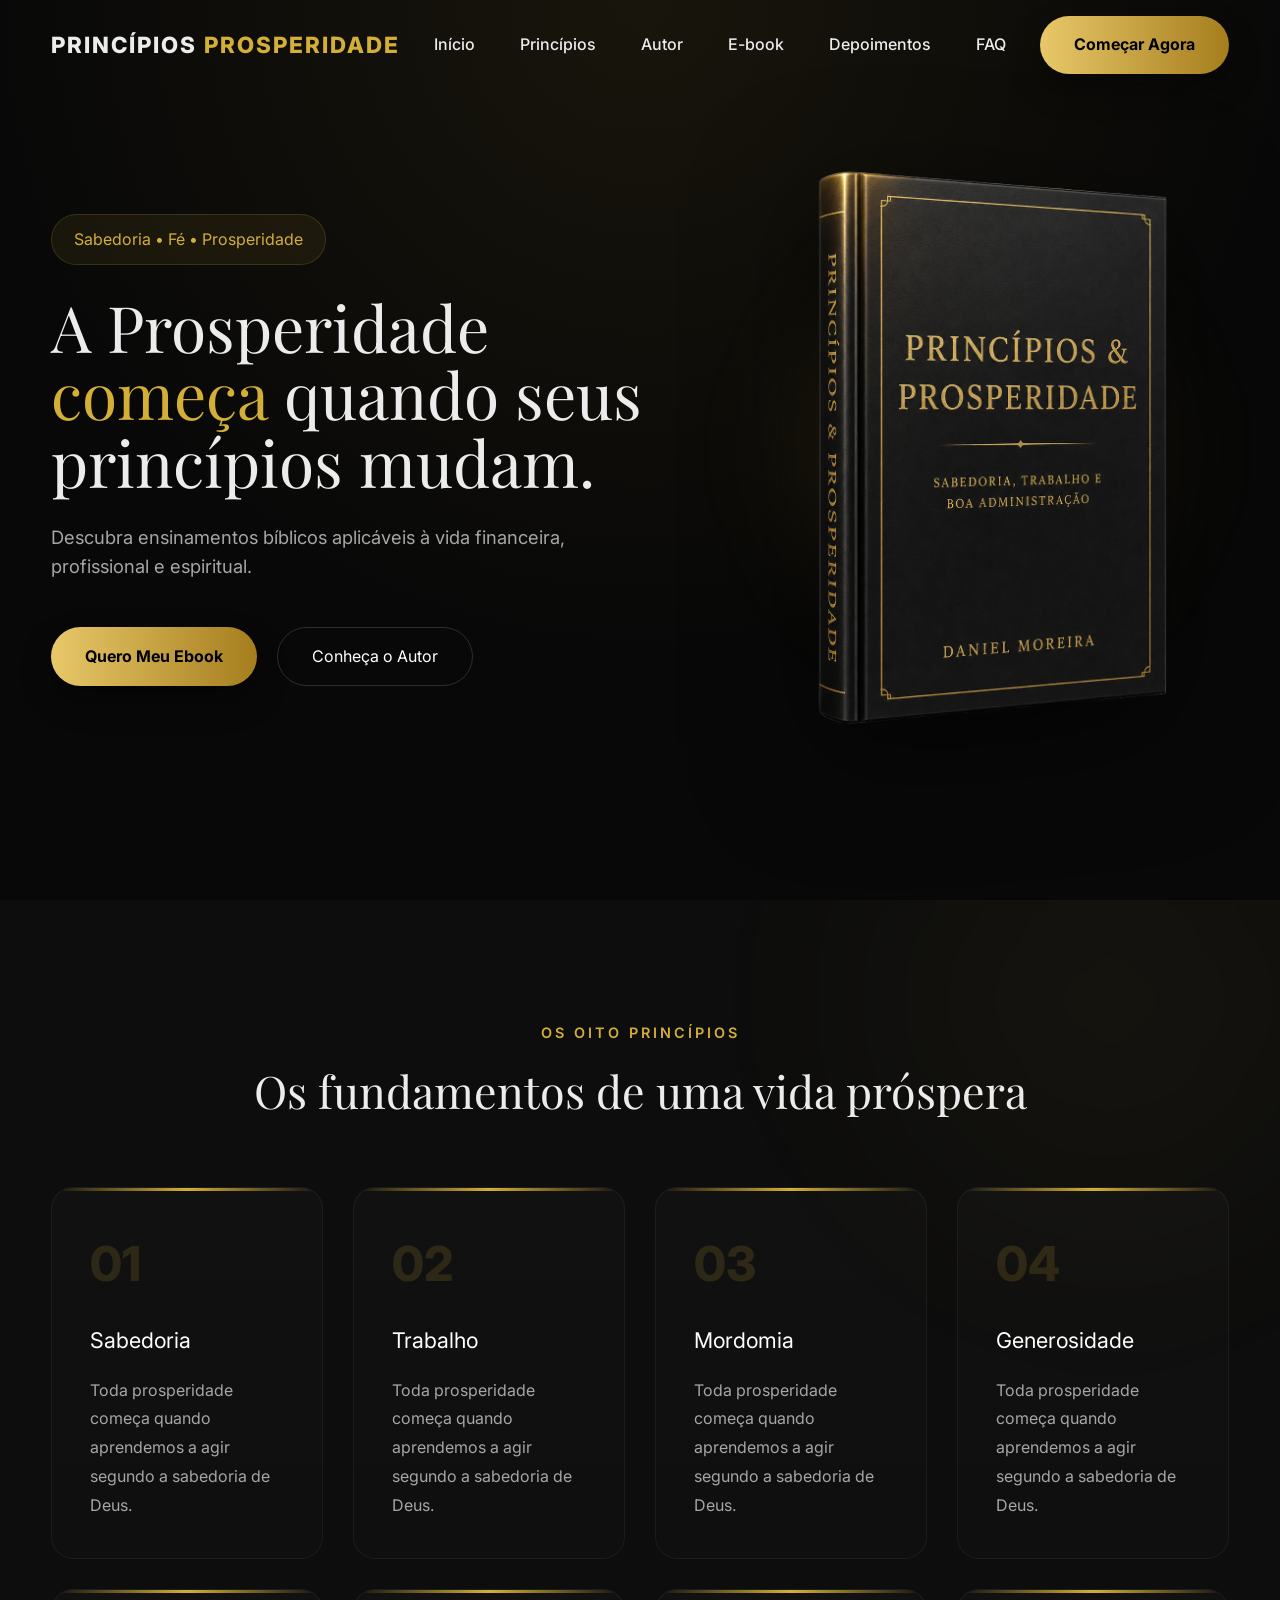
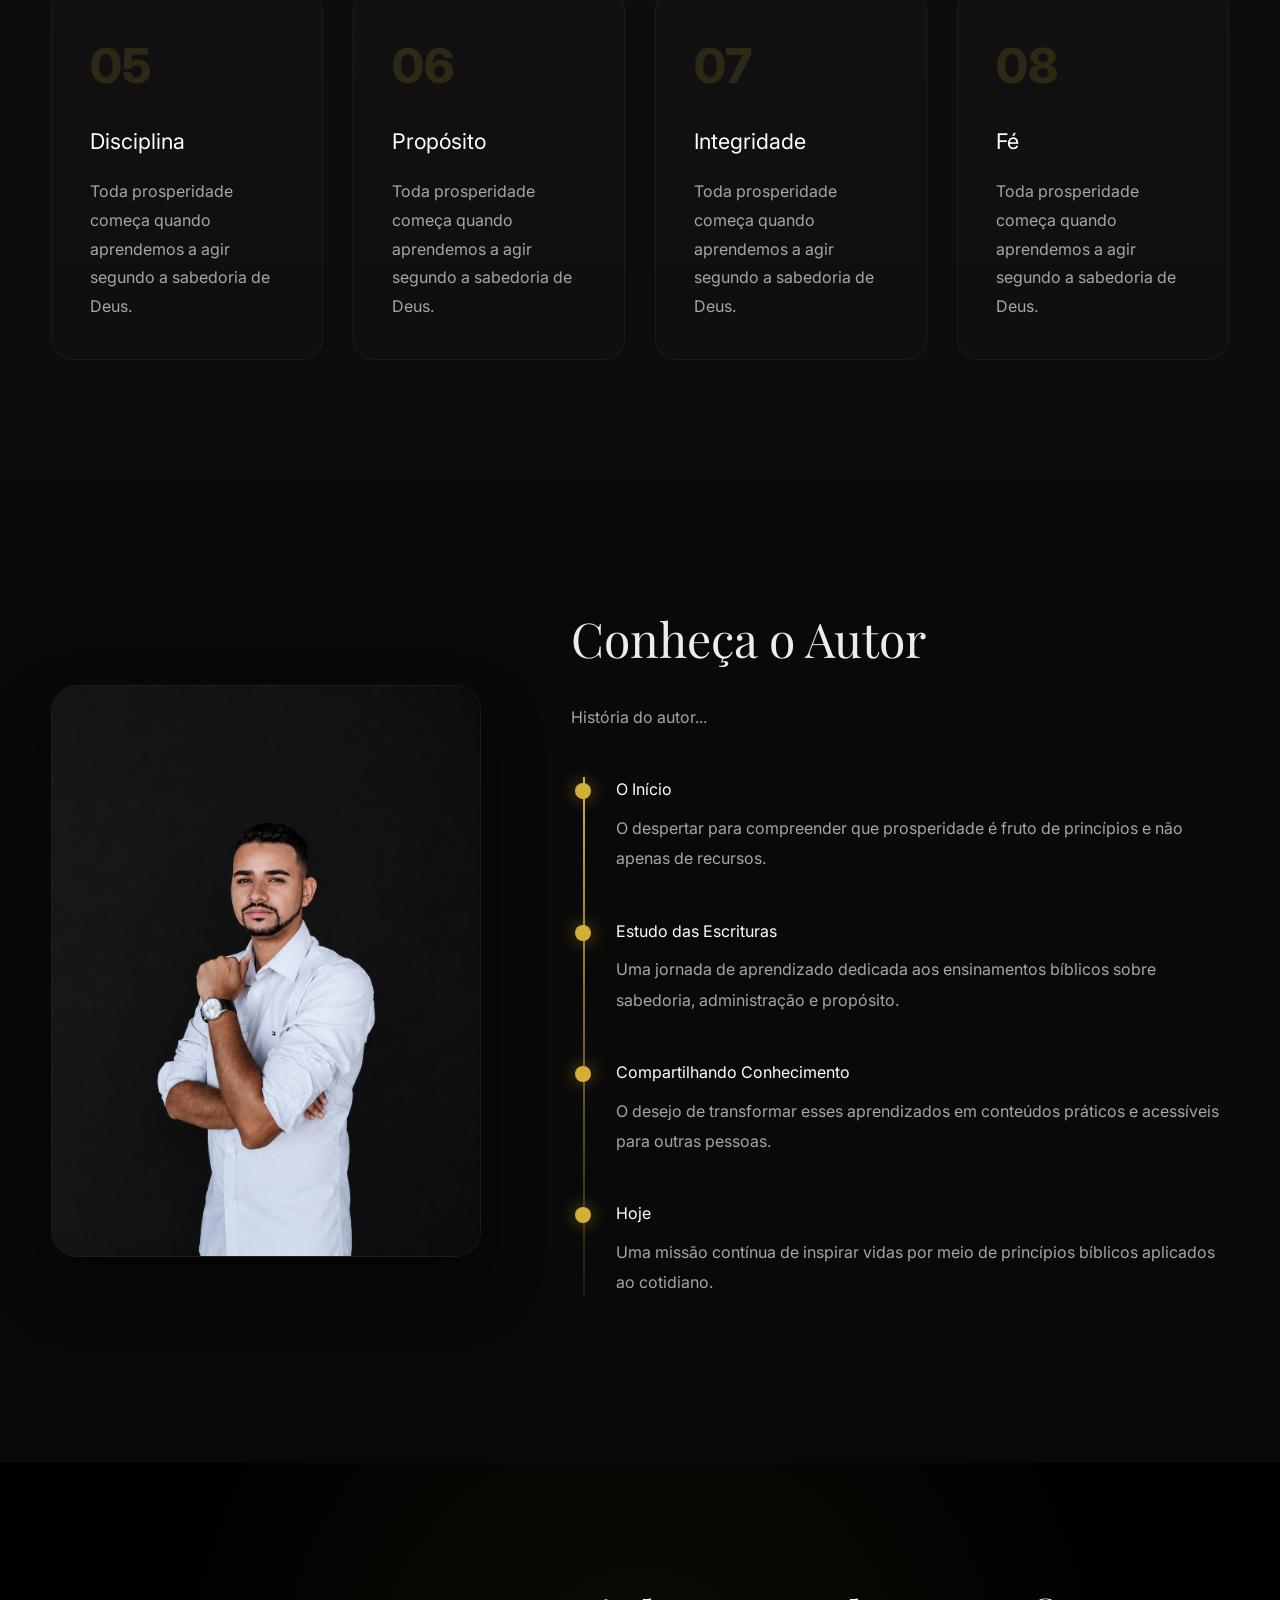
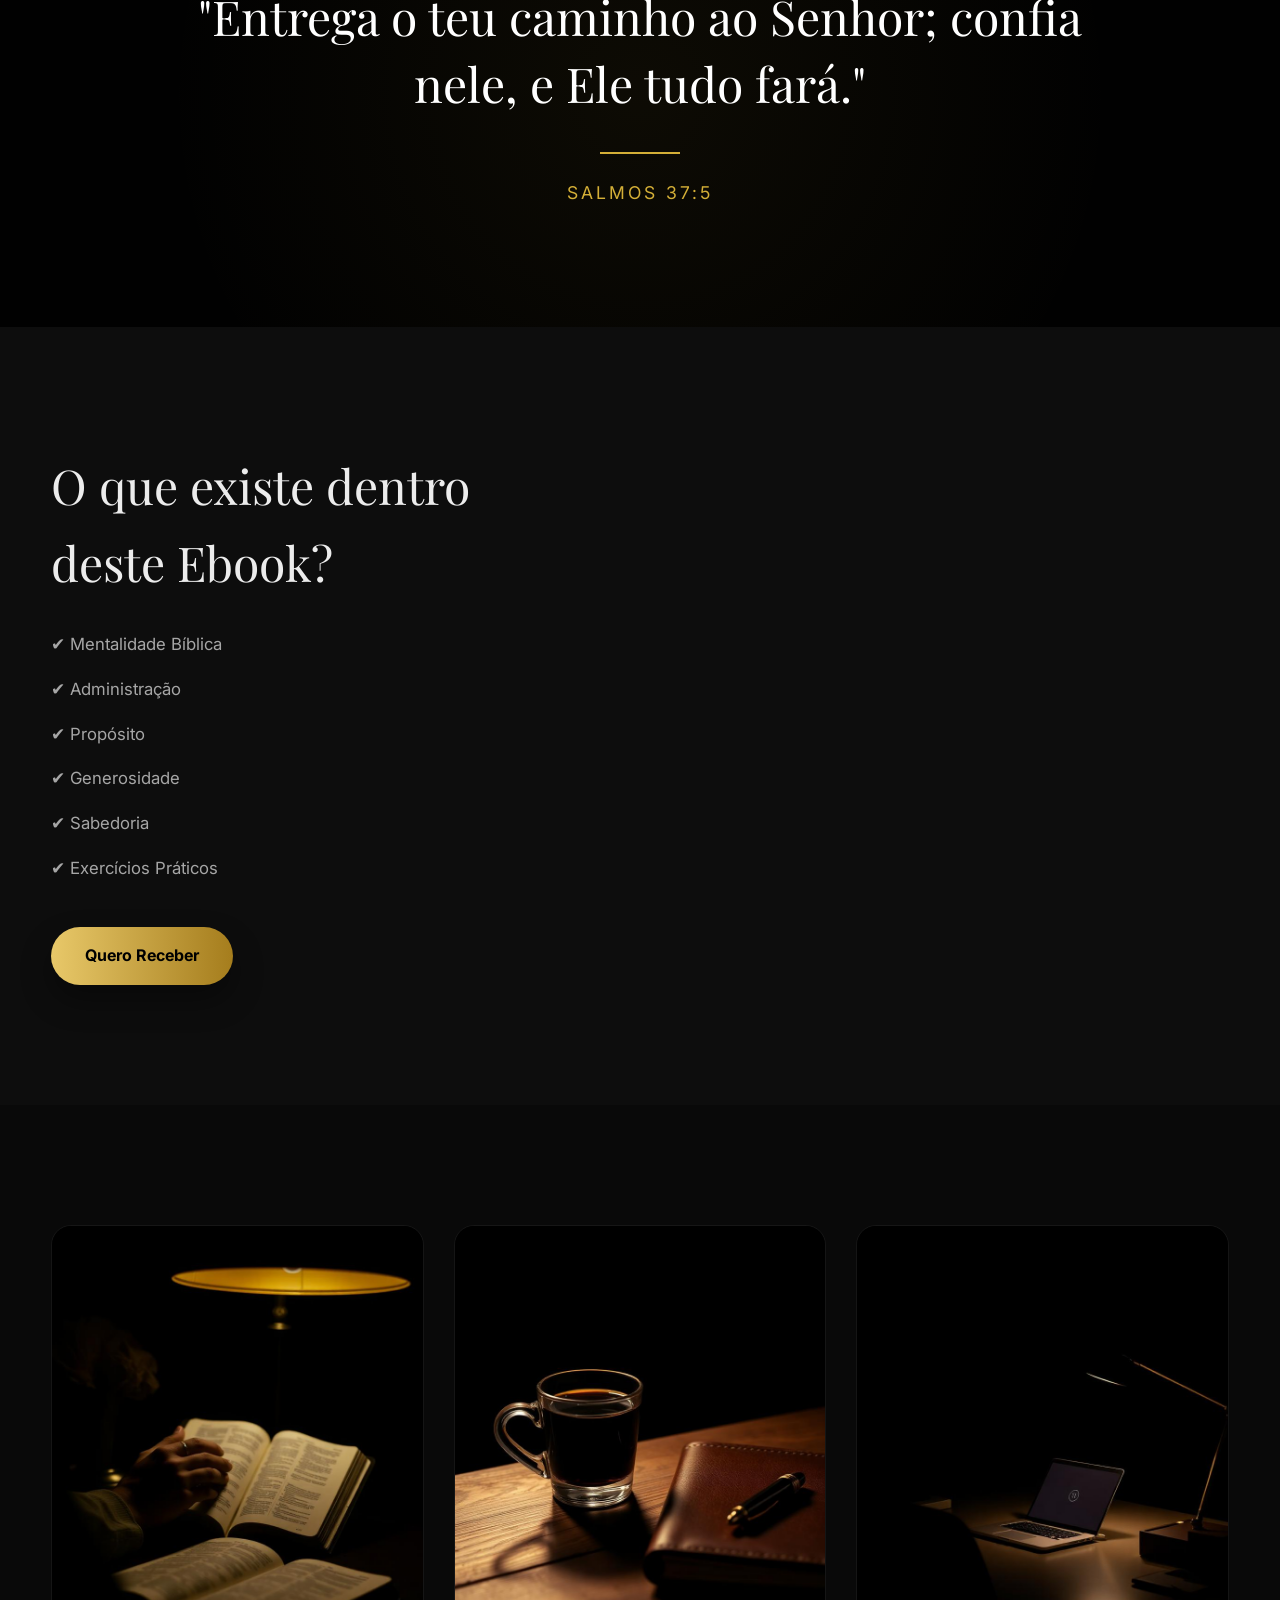
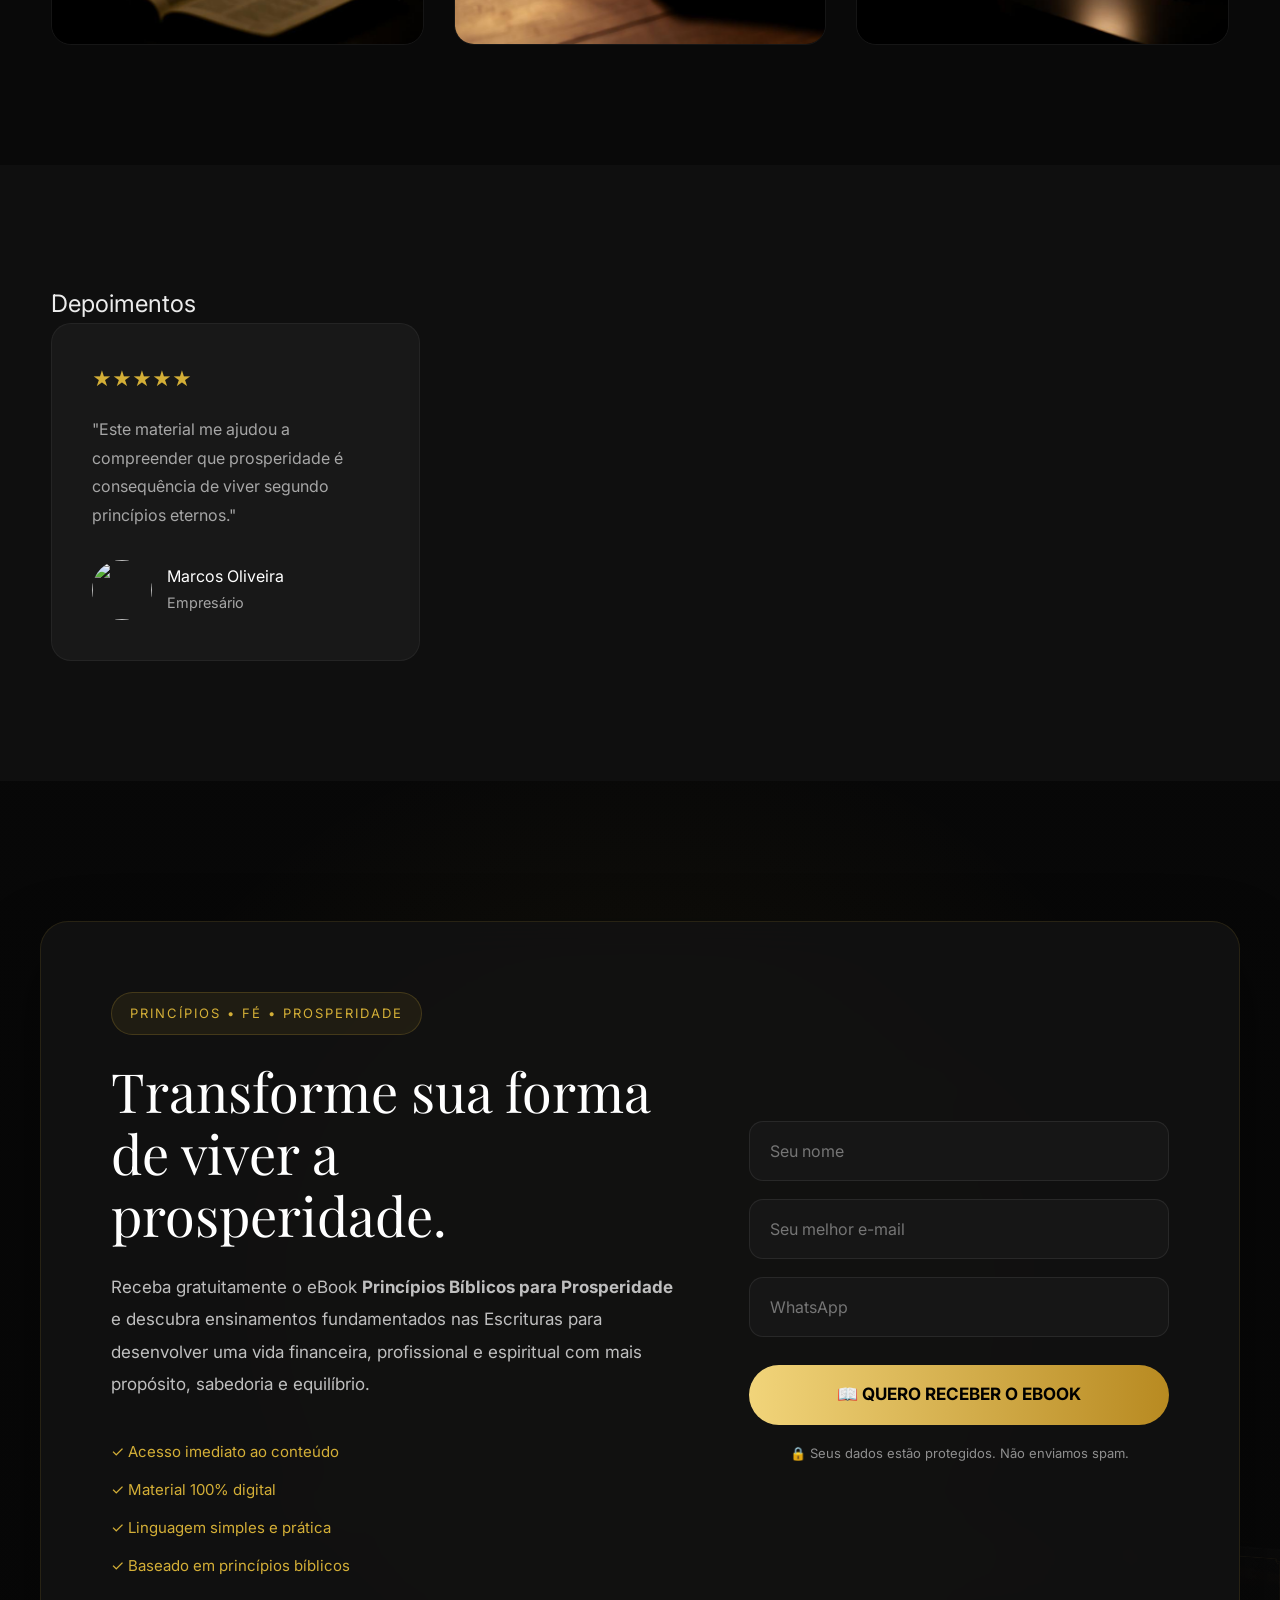
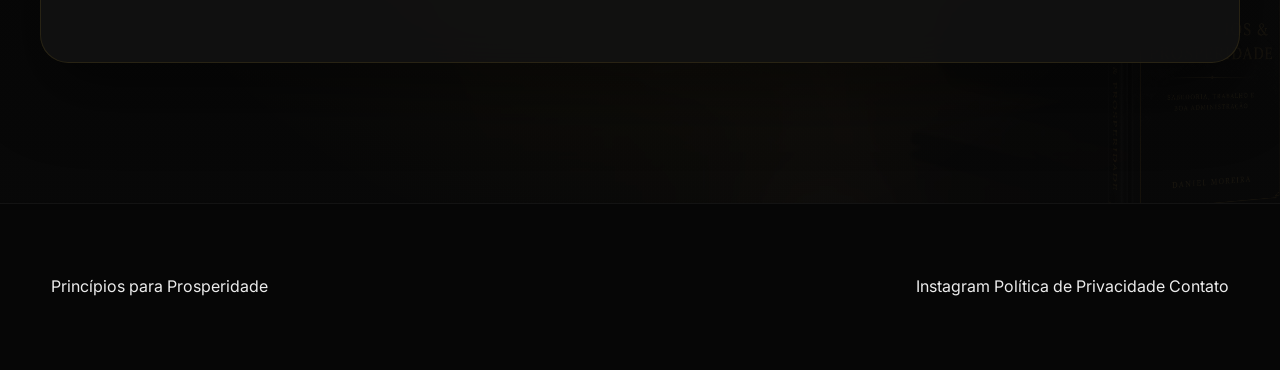
==== commit afa1dc33: "Update index.html" ====
--- a/index.html
+++ b/index.html
@@ -443,157 +443,399 @@
 
 </section>
 
-
-
-
-<section id="lead">
+<section id="lead" style="position:relative;padding:140px 20px;background:linear-gradient(rgba(8,8,8,.92),rgba(8,8,8,.96)),url('g5.jpg') center/cover no-repeat;overflow:hidden;">
+
+<style>
+
+#lead *{
+    box-sizing:border-box;
+}
+
+#lead::before{
+    content:"";
+    position:absolute;
+    inset:0;
+    background:radial-gradient(circle at center,rgba(212,175,55,.08),transparent 70%);
+}
+
+#lead .wrapper{
+    position:relative;
+    z-index:2;
+    max-width:1200px;
+    margin:auto;
+}
+
+#lead .card{
+
+    background:rgba(18,18,18,.92);
+
+    backdrop-filter:blur(18px);
+
+    border:1px solid rgba(212,175,55,.12);
+
+    border-radius:28px;
+
+    padding:70px;
+
+    display:grid;
+
+    grid-template-columns:1fr 420px;
+
+    gap:70px;
+
+    align-items:center;
+
+    box-shadow:
+    0 30px 70px rgba(0,0,0,.45);
+
+}
+
+#lead .tag{
+
+    display:inline-block;
+
+    padding:10px 18px;
+
+    border-radius:40px;
+
+    border:1px solid rgba(212,175,55,.20);
+
+    background:rgba(212,175,55,.08);
+
+    color:#D4AF37;
+
+    letter-spacing:2px;
+
+    font-size:13px;
+
+    margin-bottom:25px;
+
+}
+
+#lead h2{
+
+    font-family:'Playfair Display',serif;
+
+    font-size:54px;
+
+    color:#fff;
+
+    line-height:1.15;
+
+    margin-bottom:25px;
+
+}
+
+#lead p{
+
+    color:#BFBFBF;
+
+    line-height:1.9;
+
+    font-size:17px;
+
+    margin-bottom:40px;
+
+}
+
+#lead ul{
+
+    list-style:none;
+
+    padding:0;
+
+    margin:35px 0 0;
+
+}
+
+#lead ul li{
+
+    color:#D4AF37;
+
+    margin-bottom:14px;
+
+    font-size:15px;
+
+}
+
+#lead form{
+
+    display:flex;
+
+    flex-direction:column;
+
+    gap:18px;
+
+}
+
+#lead input{
+
+    height:60px;
+
+    padding:0 20px;
+
+    border-radius:14px;
+
+    border:1px solid rgba(255,255,255,.08);
+
+    background:#161616;
+
+    color:#fff;
+
+    font-size:16px;
+
+    transition:.35s;
+
+}
+
+#lead input:focus{
+
+    outline:none;
+
+    border-color:#D4AF37;
+
+    box-shadow:0 0 25px rgba(212,175,55,.20);
+
+}
+
+#lead button{
+
+    margin-top:10px;
+
+    height:60px;
+
+    border:none;
+
+    border-radius:50px;
+
+    cursor:pointer;
+
+    font-size:17px;
+
+    font-weight:700;
+
+    color:#000;
+
+    background:linear-gradient(90deg,#F1D47A,#B88A21);
+
+    transition:.35s;
+
+}
+
+#lead button:hover{
+
+    transform:translateY(-4px);
+
+    box-shadow:
+    0 20px 35px rgba(0,0,0,.35),
+    0 0 25px rgba(212,175,55,.35);
+
+}
+
+#lead .secure{
+
+    margin-top:18px;
+
+    color:#8F8F8F;
+
+    text-align:center;
+
+    font-size:13px;
+
+}
+
+#lead .ebook{
+
+    position:absolute;
+
+    right:-40px;
+
+    bottom:-40px;
+
+    width:260px;
+
+    opacity:.08;
+
+    pointer-events:none;
+
+}
+
+@media(max-width:980px){
+
+#lead .card{
+
+grid-template-columns:1fr;
+
+padding:45px;
+
+}
+
+#lead h2{
+
+font-size:38px;
+
+}
+
+#lead .ebook{
+
+display:none;
+
+}
+
+}
+
+@media(max-width:600px){
+
+#lead{
+
+padding:80px 20px;
+
+}
+
+#lead .card{
+
+padding:30px;
+
+}
+
+#lead h2{
+
+font-size:32px;
+
+}
+
+}
+
+</style>
+
+<div class="wrapper">
+
+<div class="card">
+
+<div>
+
+<span class="tag">
+
+PRINCÍPIOS • FÉ • PROSPERIDADE
+
+</span>
+
+<h2>
+
+Transforme sua forma de viver a prosperidade.
+
+</h2>
+
+<p>
+
+Receba gratuitamente o eBook <strong>Princípios Bíblicos para Prosperidade</strong> e descubra ensinamentos fundamentados nas Escrituras para desenvolver uma vida financeira, profissional e espiritual com mais propósito, sabedoria e equilíbrio.
+
+</p>
+
+<ul>
+
+<li>✓ Acesso imediato ao conteúdo</li>
+
+<li>✓ Material 100% digital</li>
+
+<li>✓ Linguagem simples e prática</li>
+
+<li>✓ Baseado em princípios bíblicos</li>
+
+</ul>
+
+</div>
+
+<div>
+
+<form id="leadForm">
+
+<input
+id="nome"
+type="text"
+placeholder="Seu nome"
+required>
+
+<input
+id="email"
+type="email"
+placeholder="Seu melhor e-mail"
+required>
+
+<input
+id="telefone"
+type="tel"
+placeholder="WhatsApp">
+
+<button type="submit">
+
+📖 QUERO RECEBER O EBOOK
+
+</button>
+
+</form>
+
+<div class="secure">
+
+🔒 Seus dados estão protegidos. Não enviamos spam.
+
+</div>
+
+</div>
+
+</div>
+
+</div>
+
+<img class="ebook" src="ebook.png" alt="ebook">
+
+<script>
+
+document.getElementById("leadForm").addEventListener("submit",function(e){
+
+e.preventDefault();
+
+const nome=document.getElementById("nome").value;
+
+const email=document.getElementById("email").value;
+
+const telefone=document.getElementById("telefone").value;
+
+const numero="5511948174898";
+
+const mensagem=`Olá!
+
+Gostaria de receber o eBook "Princípios Bíblicos para Prosperidade".
+
+Nome: ${nome}
+
+E-mail: ${email}
+
+WhatsApp: ${telefone}`;
+
+window.open(
+
+`https://wa.me/${numero}?text=${encodeURIComponent(mensagem)}`,
+
+"_blank"
+
+);
+
+});
+
+</script>
+
+</section>
+
+
+
+
+</main>
+
+<footer>
 
 <div class="container">
 
-<div class="lead-box">
-
-<h2>
-
-Comece sua Jornada Hoje
-
-</h2>
-<!-- FORMULÁRIO PREMIUM -->
-
-<div style="max-width:650px;margin:auto;padding:50px;border-radius:24px;background:#121212;border:1px solid rgba(212,175,55,.15);box-shadow:0 25px 60px rgba(0,0,0,.45);">
-
-    <p style="
-        color:#BDBDBD;
-        text-align:center;
-        margin-bottom:40px;
-        line-height:1.8;">
-        Preencha seus dados abaixo e receba acesso ao material.
-    </p>
-
-    <form id="leadForm" style="display:flex;flex-direction:column;gap:18px;">
-
-        <input
-            id="nome"
-            type="text"
-            placeholder="Seu nome"
-            required
-            style="
-            padding:18px;
-            border-radius:14px;
-            border:1px solid #2b2b2b;
-            background:#181818;
-            color:#fff;
-            font-size:16px;
-            outline:none;">
-
-        <input
-            id="email"
-            type="email"
-            placeholder="Seu melhor e-mail"
-            required
-            style="
-            padding:18px;
-            border-radius:14px;
-            border:1px solid #2b2b2b;
-            background:#181818;
-            color:#fff;
-            font-size:16px;
-            outline:none;">
-
-        <input
-            id="telefone"
-            type="tel"
-            placeholder="WhatsApp"
-            style="
-            padding:18px;
-            border-radius:14px;
-            border:1px solid #2b2b2b;
-            background:#181818;
-            color:#fff;
-            font-size:16px;
-            outline:none;">
-
-        <button
-            type="submit"
-            style="
-            margin-top:10px;
-            padding:18px;
-            border:none;
-            border-radius:50px;
-            background:linear-gradient(90deg,#E8C869,#B88A21);
-            color:#000;
-            font-size:18px;
-            font-weight:bold;
-            cursor:pointer;
-            transition:.3s;">
-
-            📖 Quero Receber o Ebook
-
-        </button>
-
-    </form>
-
-    <p style="
-        color:#777;
-        text-align:center;
-        margin-top:25px;
-        font-size:13px;">
-
-        Seus dados estão protegidos. Não enviamos spam.
-
-    </p>
-
-</div>
-
-<script>
-
-document.getElementById("leadForm").addEventListener("submit", function(e){
-
-    e.preventDefault();
-
-    const nome=document.getElementById("nome").value;
-
-    const email=document.getElementById("email").value;
-
-    const telefone=document.getElementById("telefone").value;
-
-    const numero="5511948174898";
-
-    const mensagem=
-`Olá!
-
-Gostaria de receber o Ebook.
-
-Nome: ${nome}
-
-Email: ${email}
-
-WhatsApp: ${telefone}`;
-
-    window.open(
-
-    `https://wa.me/${numero}?text=${encodeURIComponent(mensagem)}`,
-
-    "_blank"
-
-    );
-
-});
-
-</script>
-</div>
-
-</div>
-
-</section>
-
-</main>
-
-
-
-<footer>
-
-<div class="container">
-
 <div>
 
 Princípios para Prosperidade
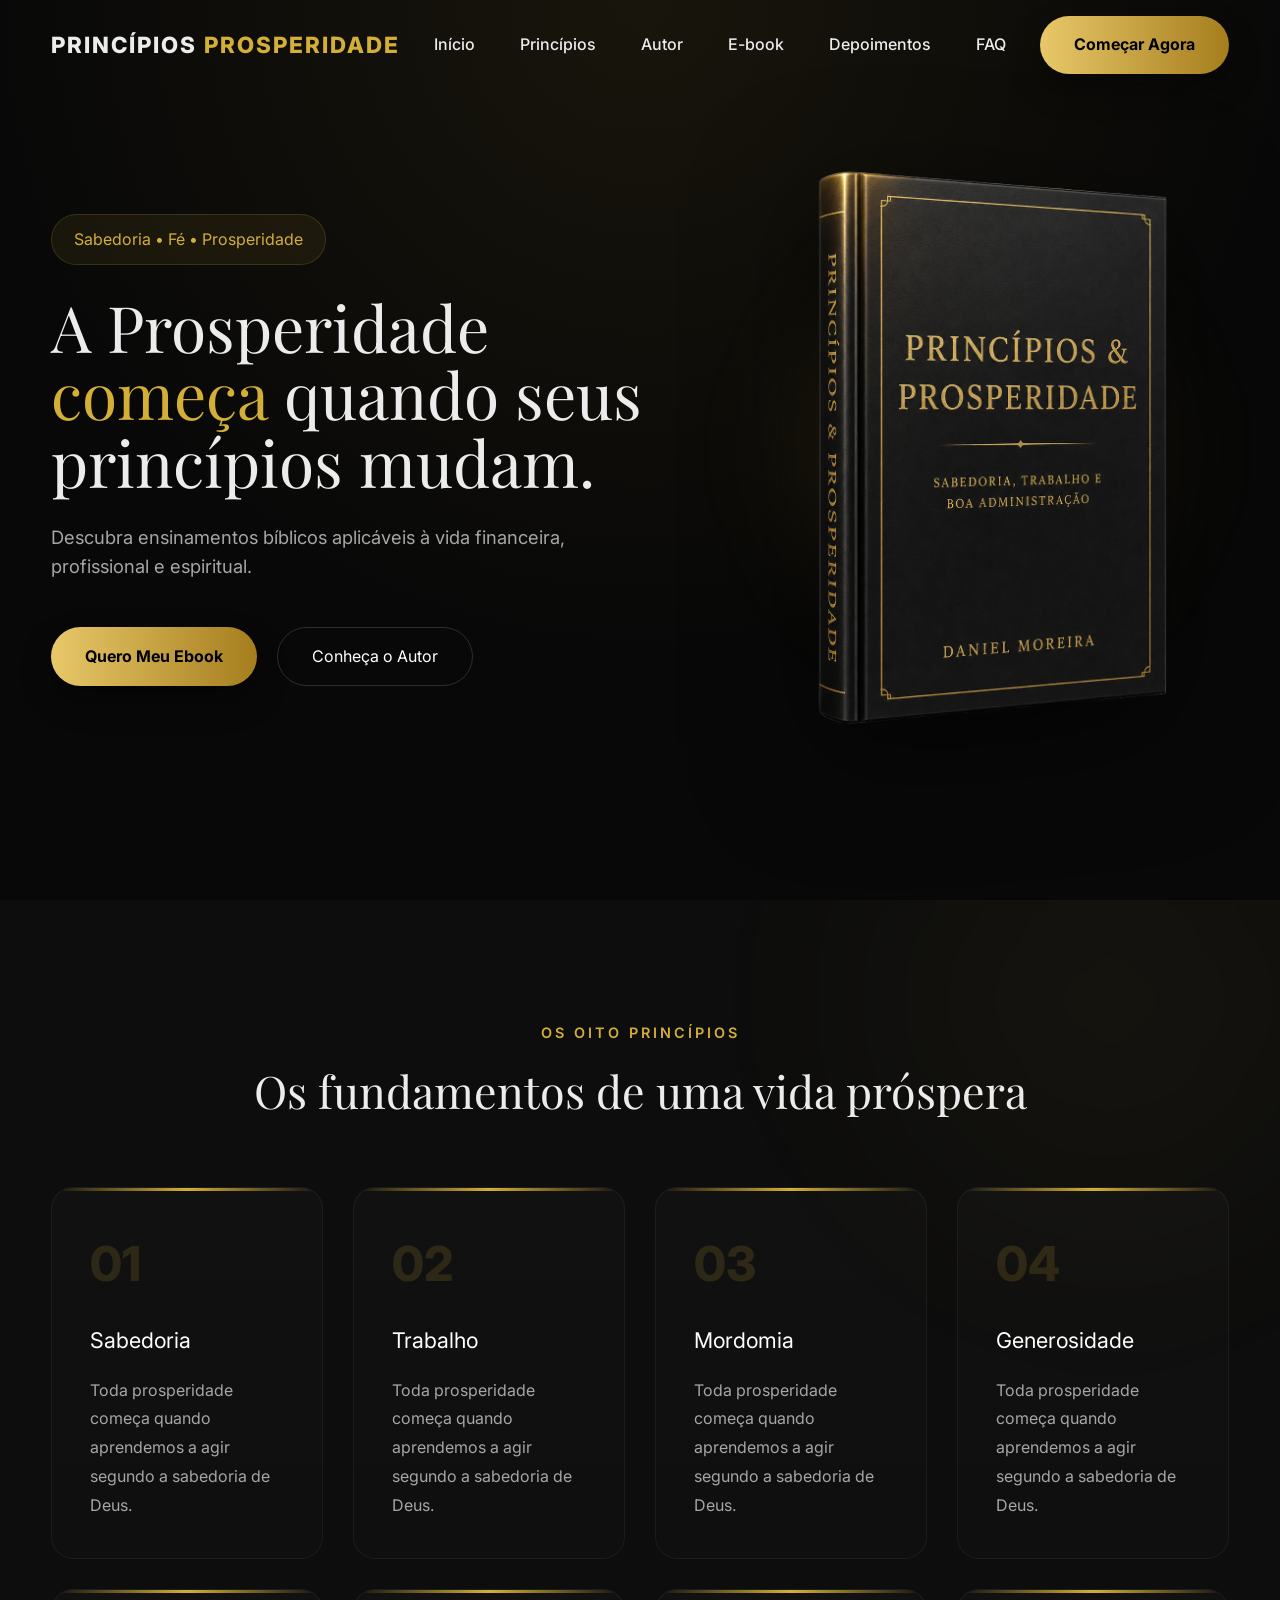
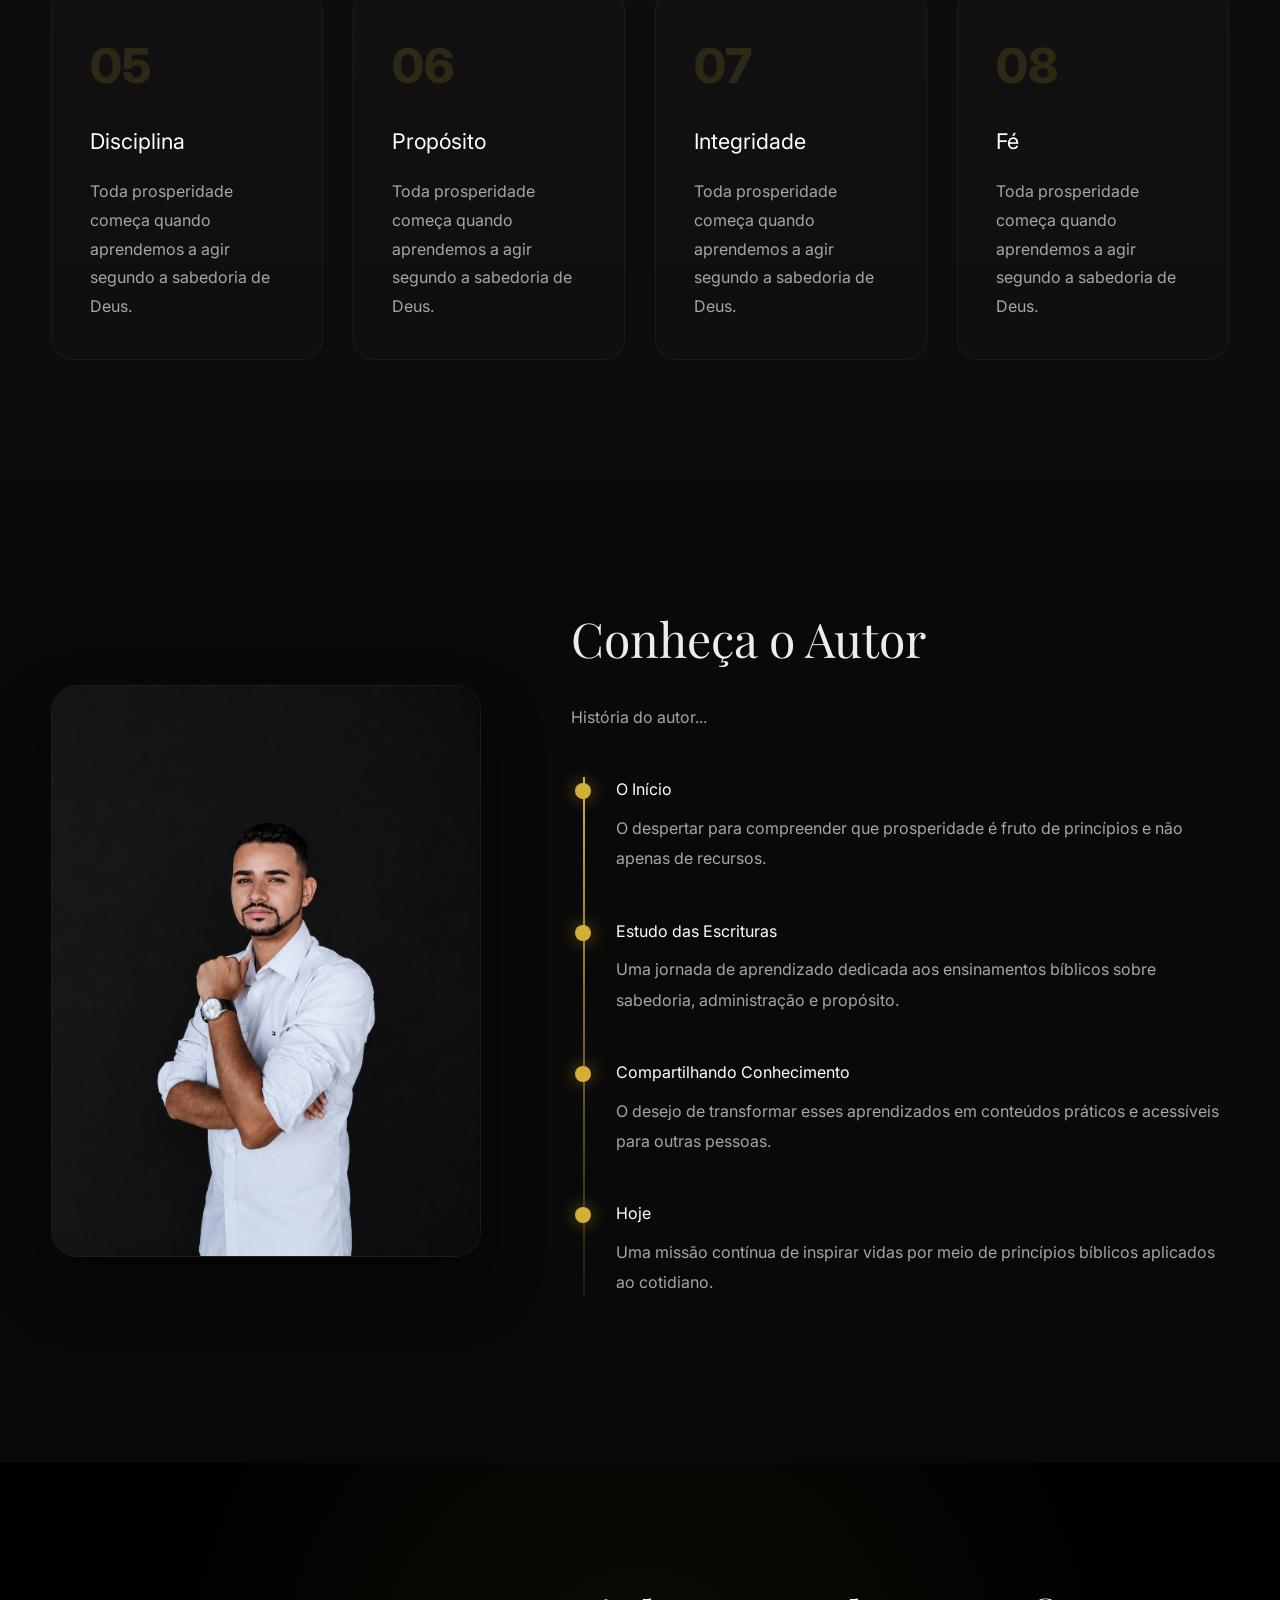
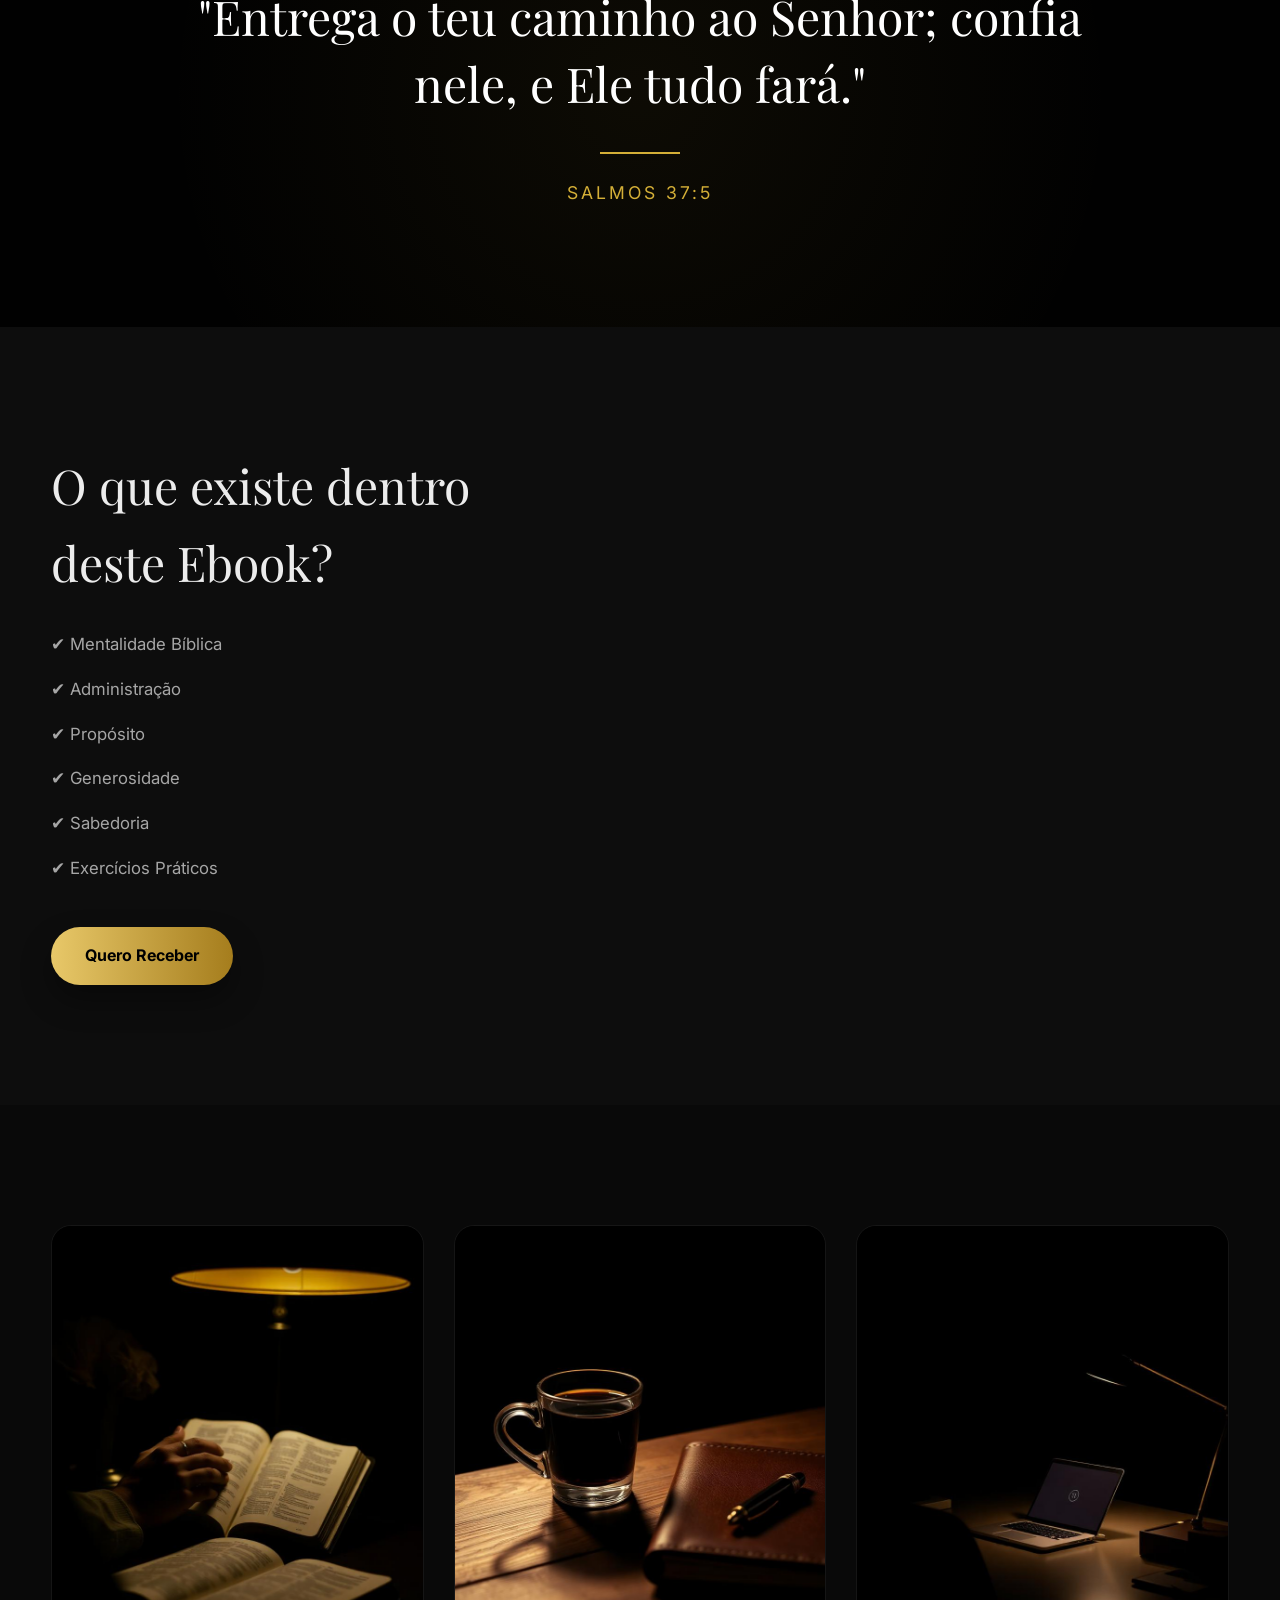
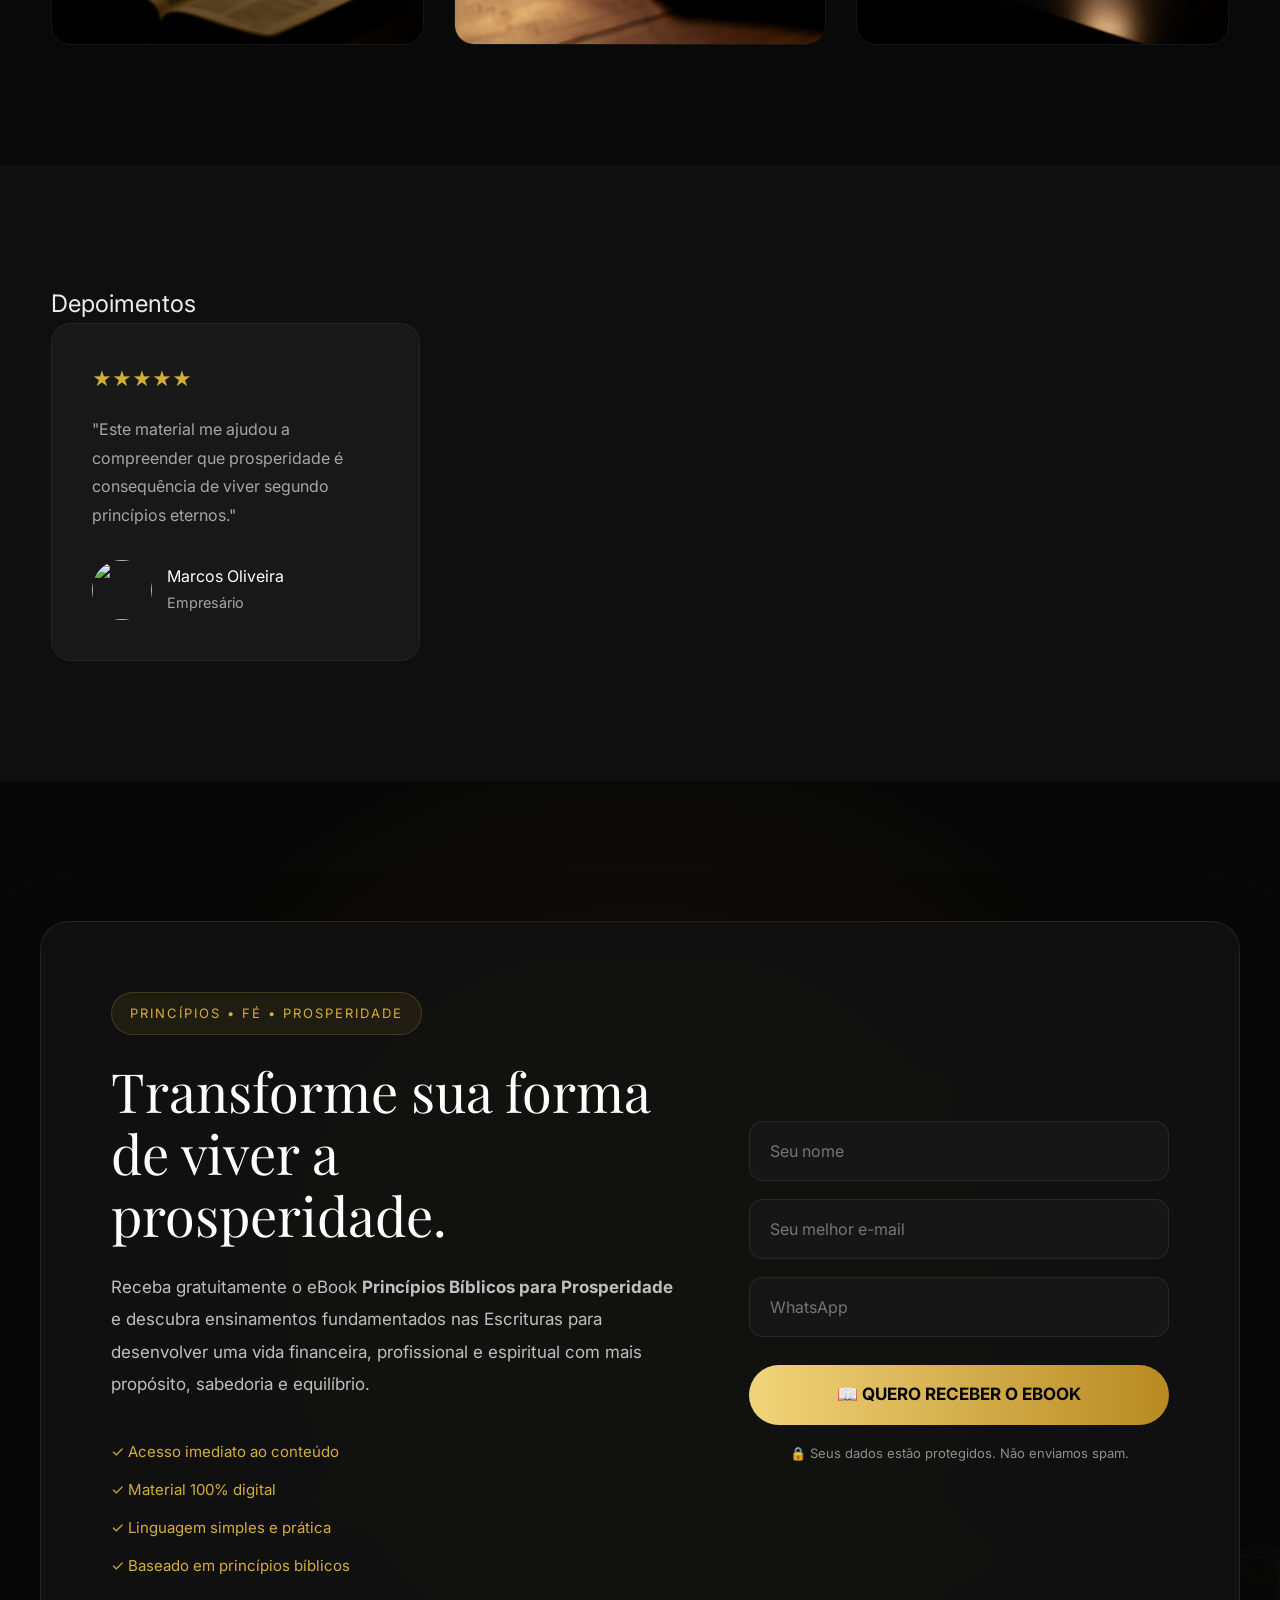
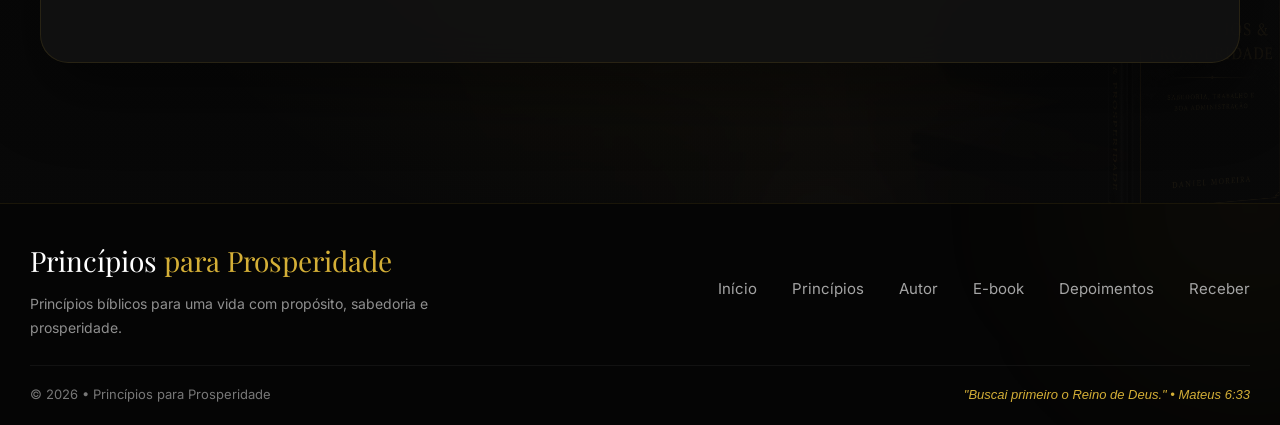
==== commit 9e9e5dee: "Update index.html" ====
--- a/index.html
+++ b/index.html
@@ -832,23 +832,277 @@
 
 </main>
 
-<footer>
-
-<div class="container">
+<footer style="
+background:#050505;
+border-top:1px solid rgba(212,175,55,.10);
+padding:35px 30px 20px;
+position:relative;
+overflow:hidden;
+font-family:Inter,sans-serif;
+">
+
+<style>
+
+.footer{
+
+max-width:1300px;
+
+margin:auto;
+
+display:flex;
+
+justify-content:space-between;
+
+align-items:center;
+
+gap:40px;
+
+flex-wrap:wrap;
+
+position:relative;
+
+z-index:2;
+
+}
+
+.footer-left{
+
+max-width:420px;
+
+}
+
+.footer-logo{
+
+font-family:'Playfair Display',serif;
+
+font-size:28px;
+
+color:#fff;
+
+margin-bottom:8px;
+
+}
+
+.footer-logo span{
+
+color:#D4AF37;
+
+}
+
+.footer-text{
+
+color:#8f8f8f;
+
+font-size:14px;
+
+line-height:1.7;
+
+}
+
+.footer-center{
+
+display:flex;
+
+gap:35px;
+
+flex-wrap:wrap;
+
+}
+
+.footer-center a{
+
+color:#A5A5A5;
+
+text-decoration:none;
+
+font-size:15px;
+
+transition:.3s;
+
+}
+
+.footer-center a:hover{
+
+color:#D4AF37;
+
+}
+
+.footer-right{
+
+display:flex;
+
+gap:12px;
+
+}
+
+.footer-right a{
+
+width:42px;
+
+height:42px;
+
+border-radius:50%;
+
+display:flex;
+
+align-items:center;
+
+justify-content:center;
+
+background:#111;
+
+border:1px solid rgba(212,175,55,.15);
+
+color:#D4AF37;
+
+text-decoration:none;
+
+font-size:17px;
+
+transition:.35s;
+
+}
+
+.footer-right a:hover{
+
+background:#D4AF37;
+
+color:#000;
+
+transform:translateY(-4px);
+
+}
+
+.footer-bottom{
+
+margin-top:25px;
+
+padding-top:18px;
+
+border-top:1px solid rgba(255,255,255,.05);
+
+display:flex;
+
+justify-content:space-between;
+
+align-items:center;
+
+font-size:13px;
+
+color:#777;
+
+flex-wrap:wrap;
+
+gap:15px;
+
+}
+
+.footer-bottom span{
+
+color:#D4AF37;
+
+font-style:italic;
+
+}
+
+.footer-glow{
+
+position:absolute;
+
+width:500px;
+
+height:500px;
+
+right:-220px;
+
+top:-250px;
+
+background:radial-gradient(rgba(212,175,55,.05),transparent 70%);
+
+filter:blur(80px);
+
+pointer-events:none;
+
+}
+
+@media(max-width:900px){
+
+.footer{
+
+flex-direction:column;
+
+text-align:center;
+
+}
+
+.footer-center{
+
+justify-content:center;
+
+}
+
+.footer-bottom{
+
+flex-direction:column;
+
+text-align:center;
+
+}
+
+}
+
+</style>
+
+<div class="footer-glow"></div>
+
+<div class="footer">
+
+<div class="footer-left">
+
+<div class="footer-logo">
+
+Princípios <span>para Prosperidade</span>
+
+</div>
+
+<div class="footer-text">
+
+Princípios bíblicos para uma vida com propósito, sabedoria e prosperidade.
+
+</div>
+
+</div>
+
+<div class="footer-center">
+
+<a href="#inicio">Início</a>
+
+<a href="#principios">Princípios</a>
+
+<a href="#autor">Autor</a>
+
+<a href="#ebook">E-book</a>
+
+<a href="#depoimentos">Depoimentos</a>
+
+<a href="#lead">Receber</a>
+
+</div>
+
+
+</div>
+
+<div class="footer-bottom">
 
 <div>
 
-Princípios para Prosperidade
+© 2026 • Princípios para Prosperidade
 
 </div>
 
 <div>
 
-Instagram
-
-Política de Privacidade
-
-Contato
+<span>"Buscai primeiro o Reino de Deus." • Mateus 6:33</span>
 
 </div>
 
@@ -857,7 +1111,6 @@
 </footer>
 
 
-
 <script src="js/main.js"></script>
 
 <script src="js/animations.js"></script>
